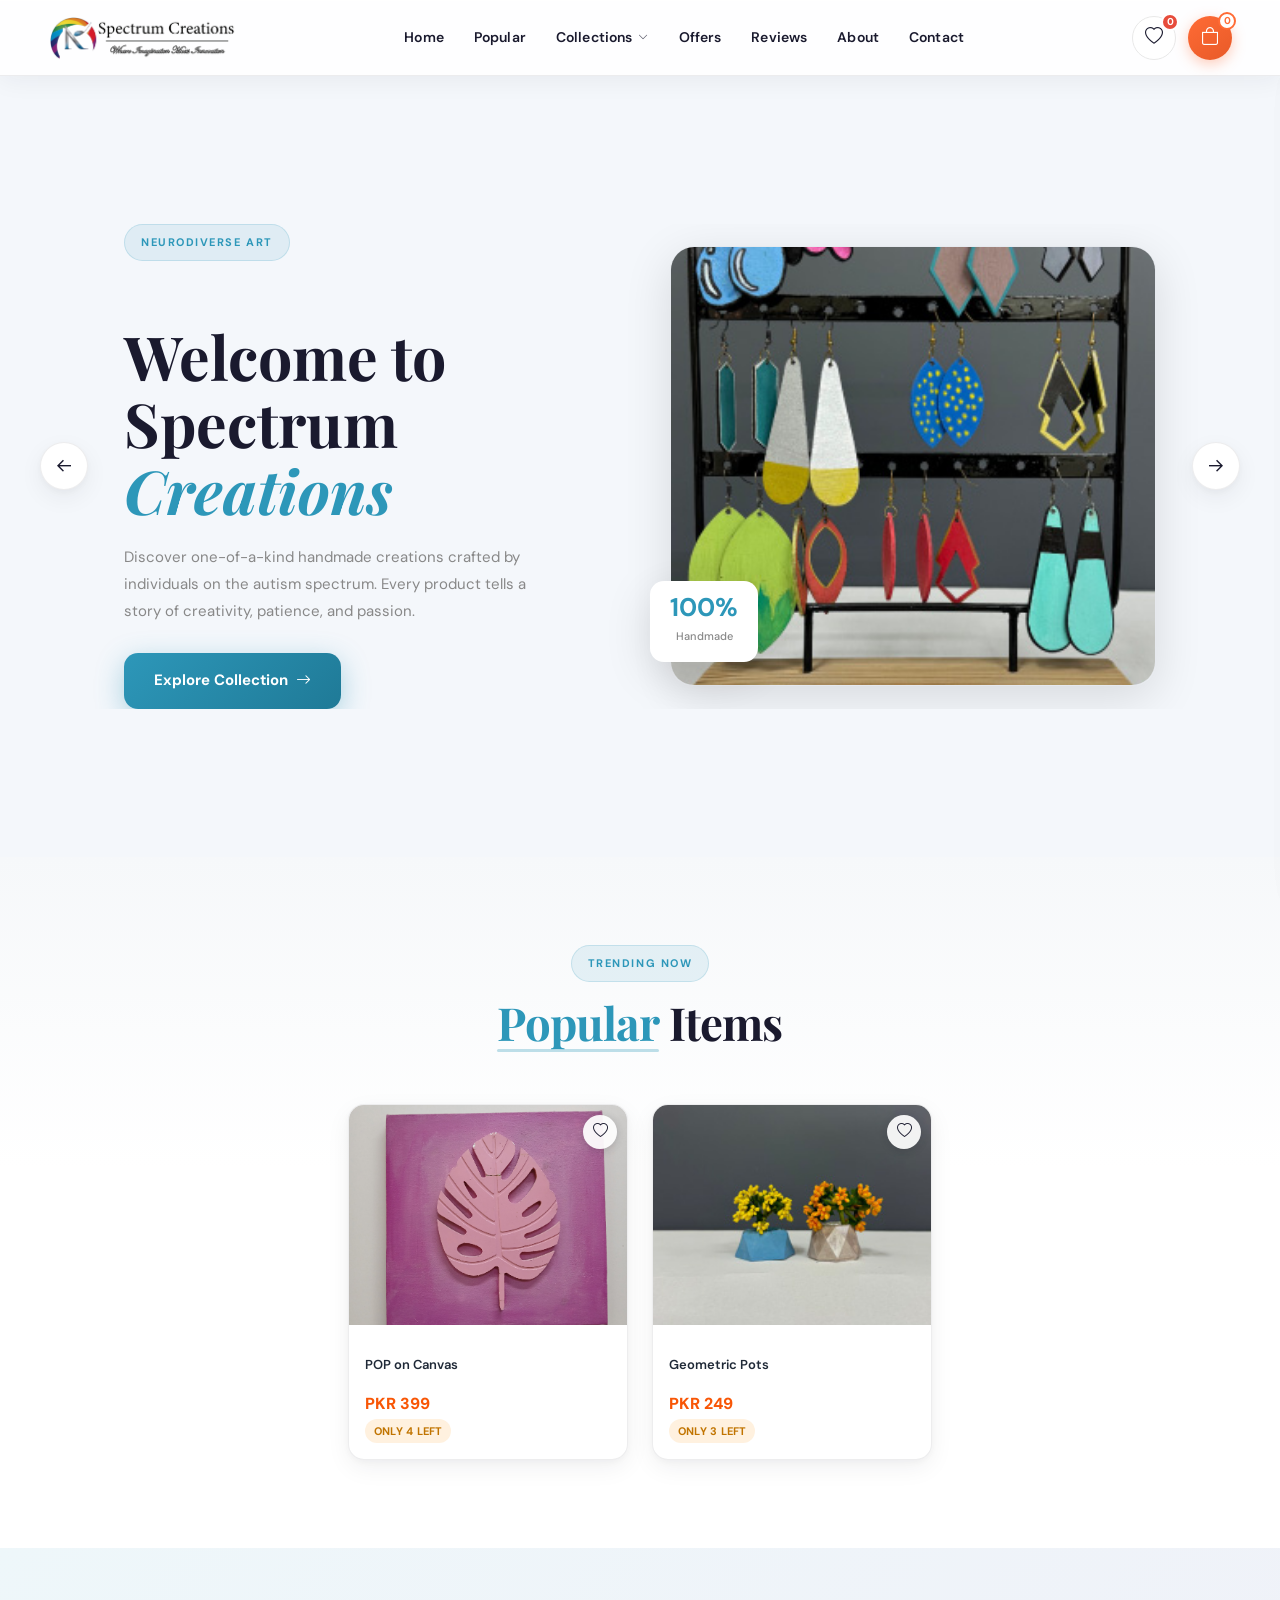
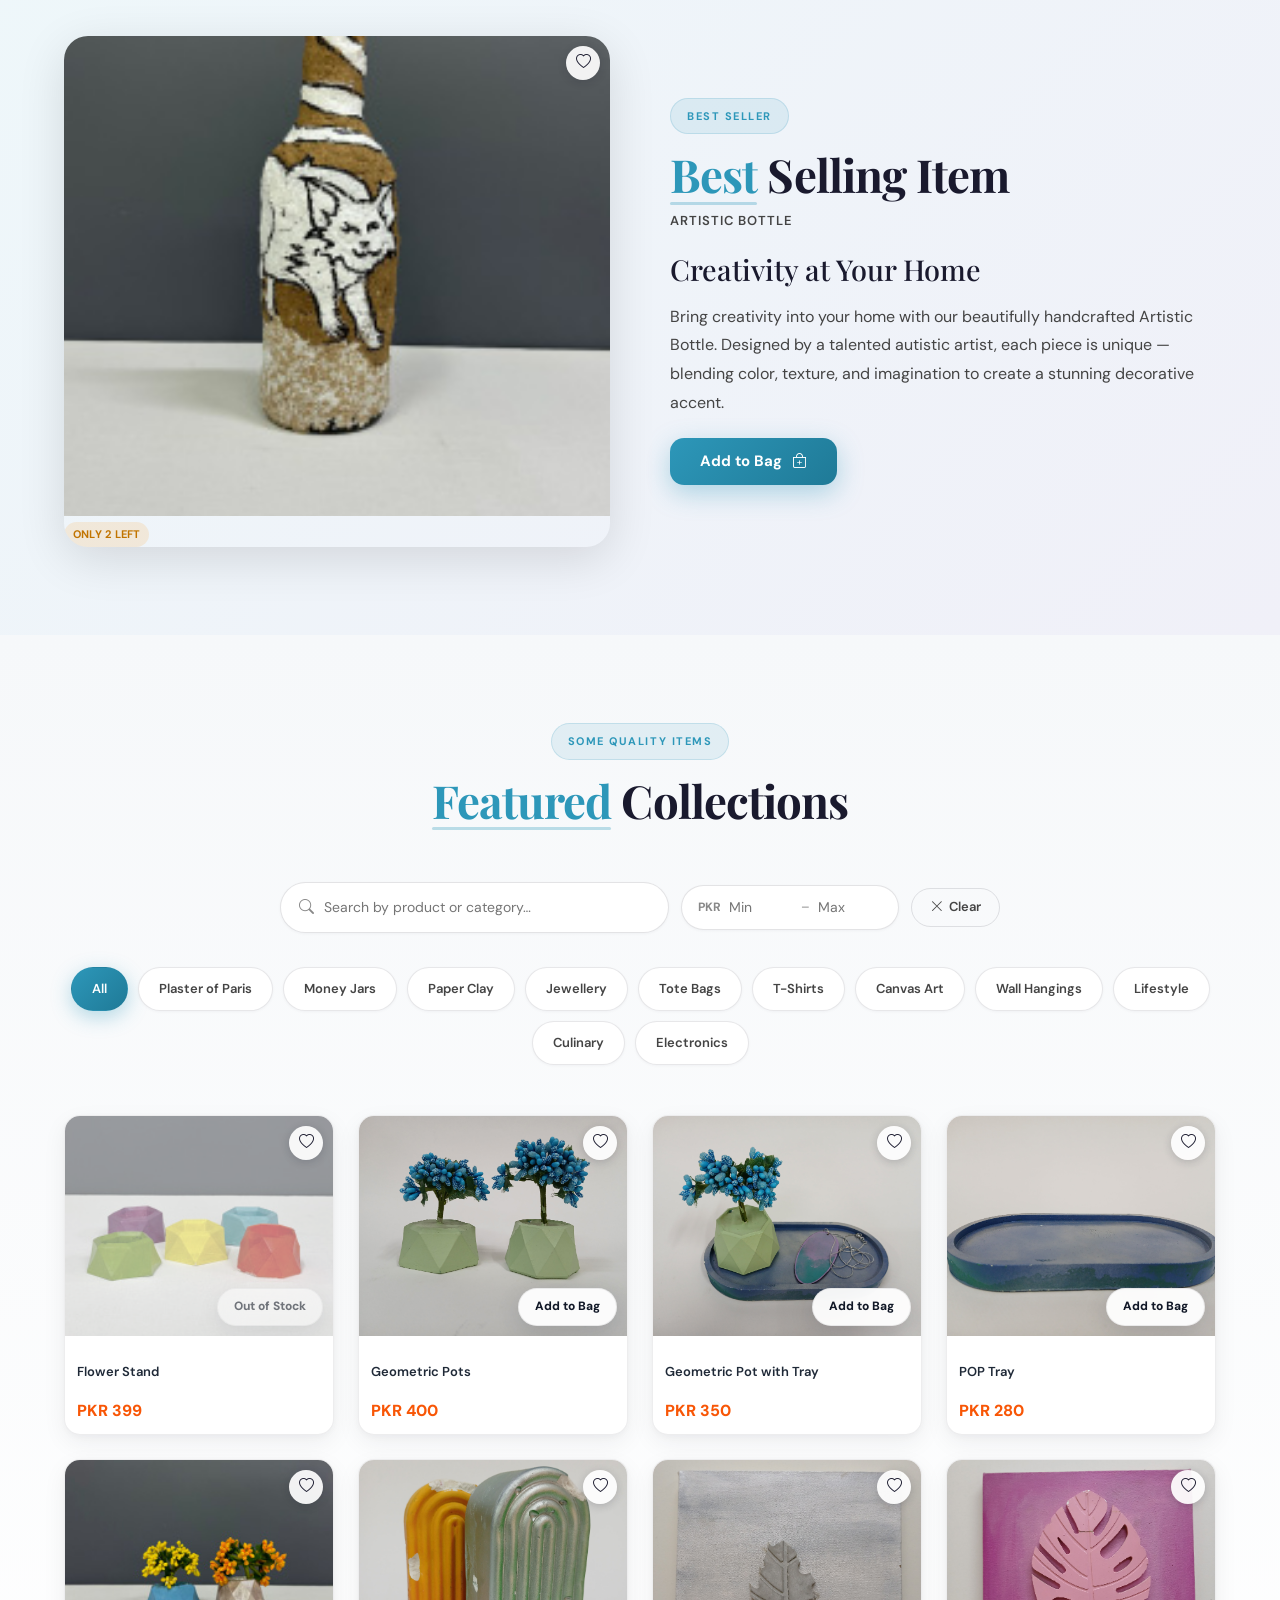
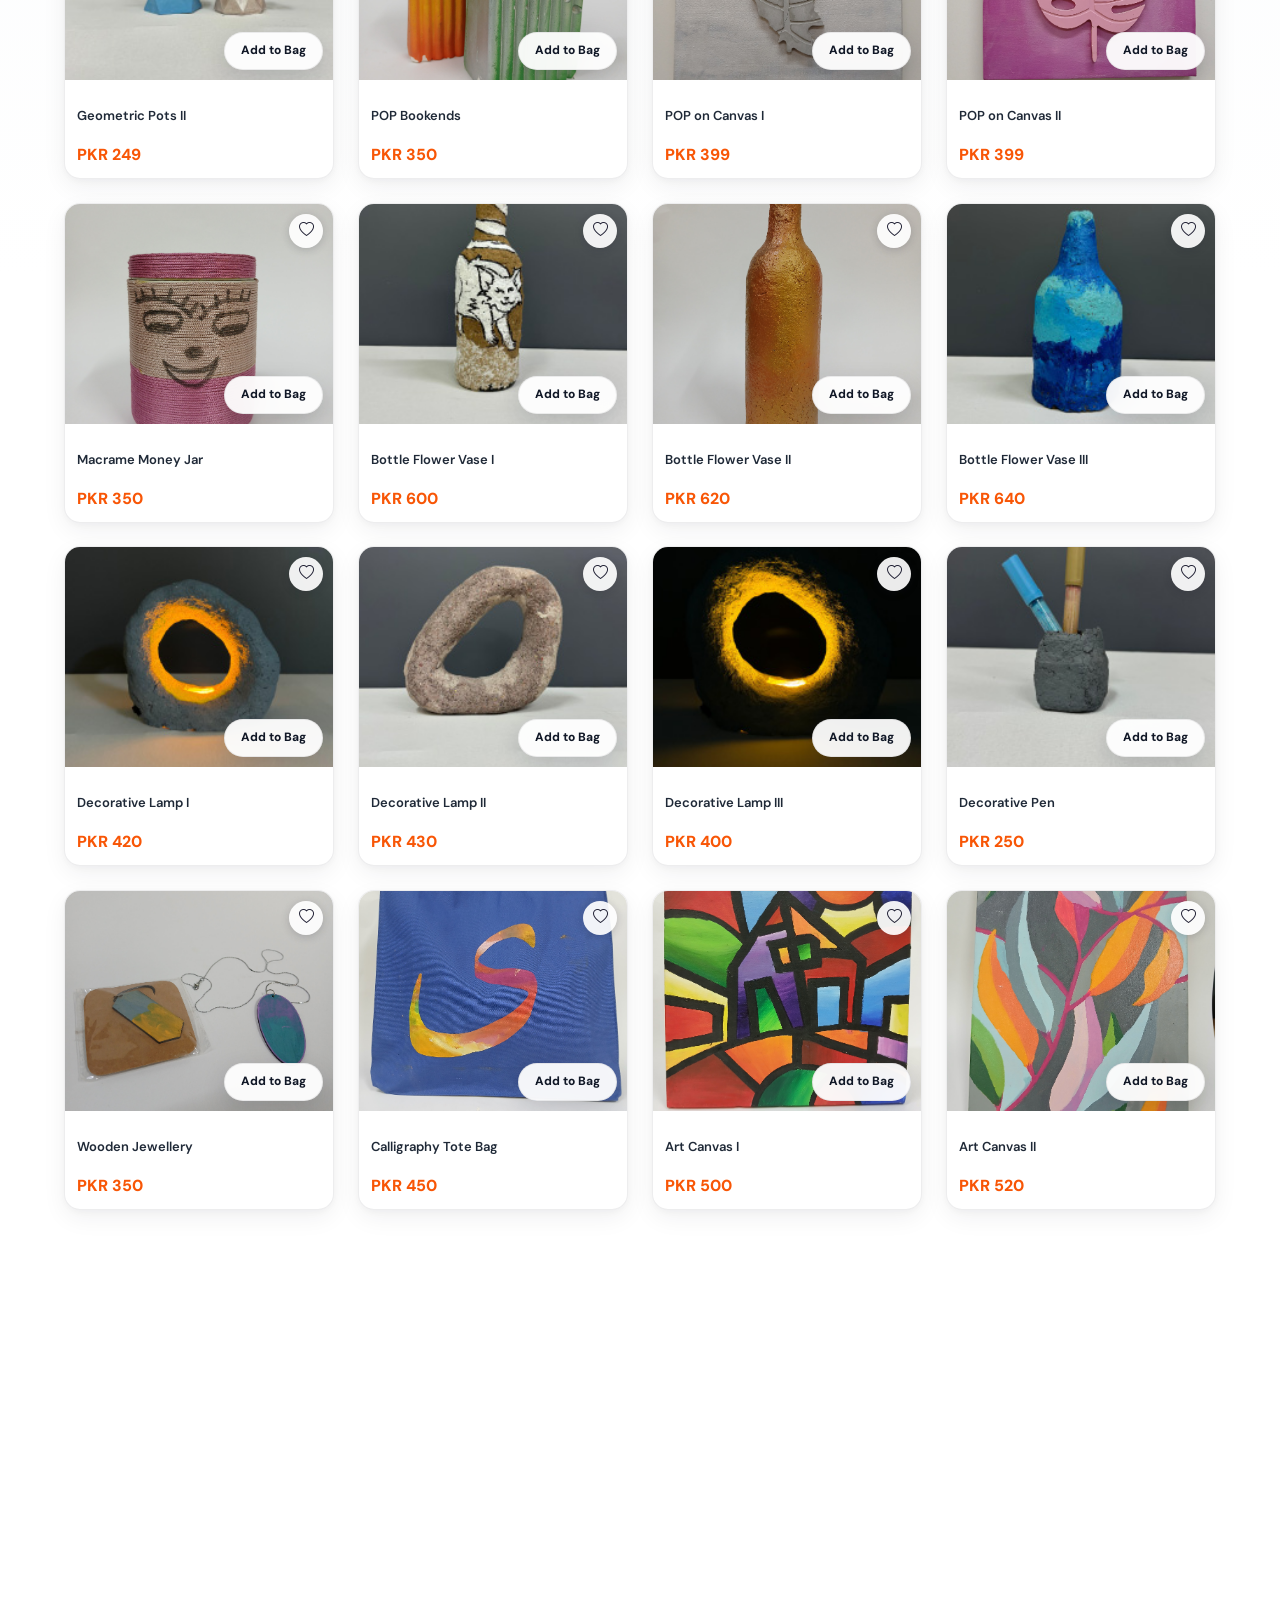
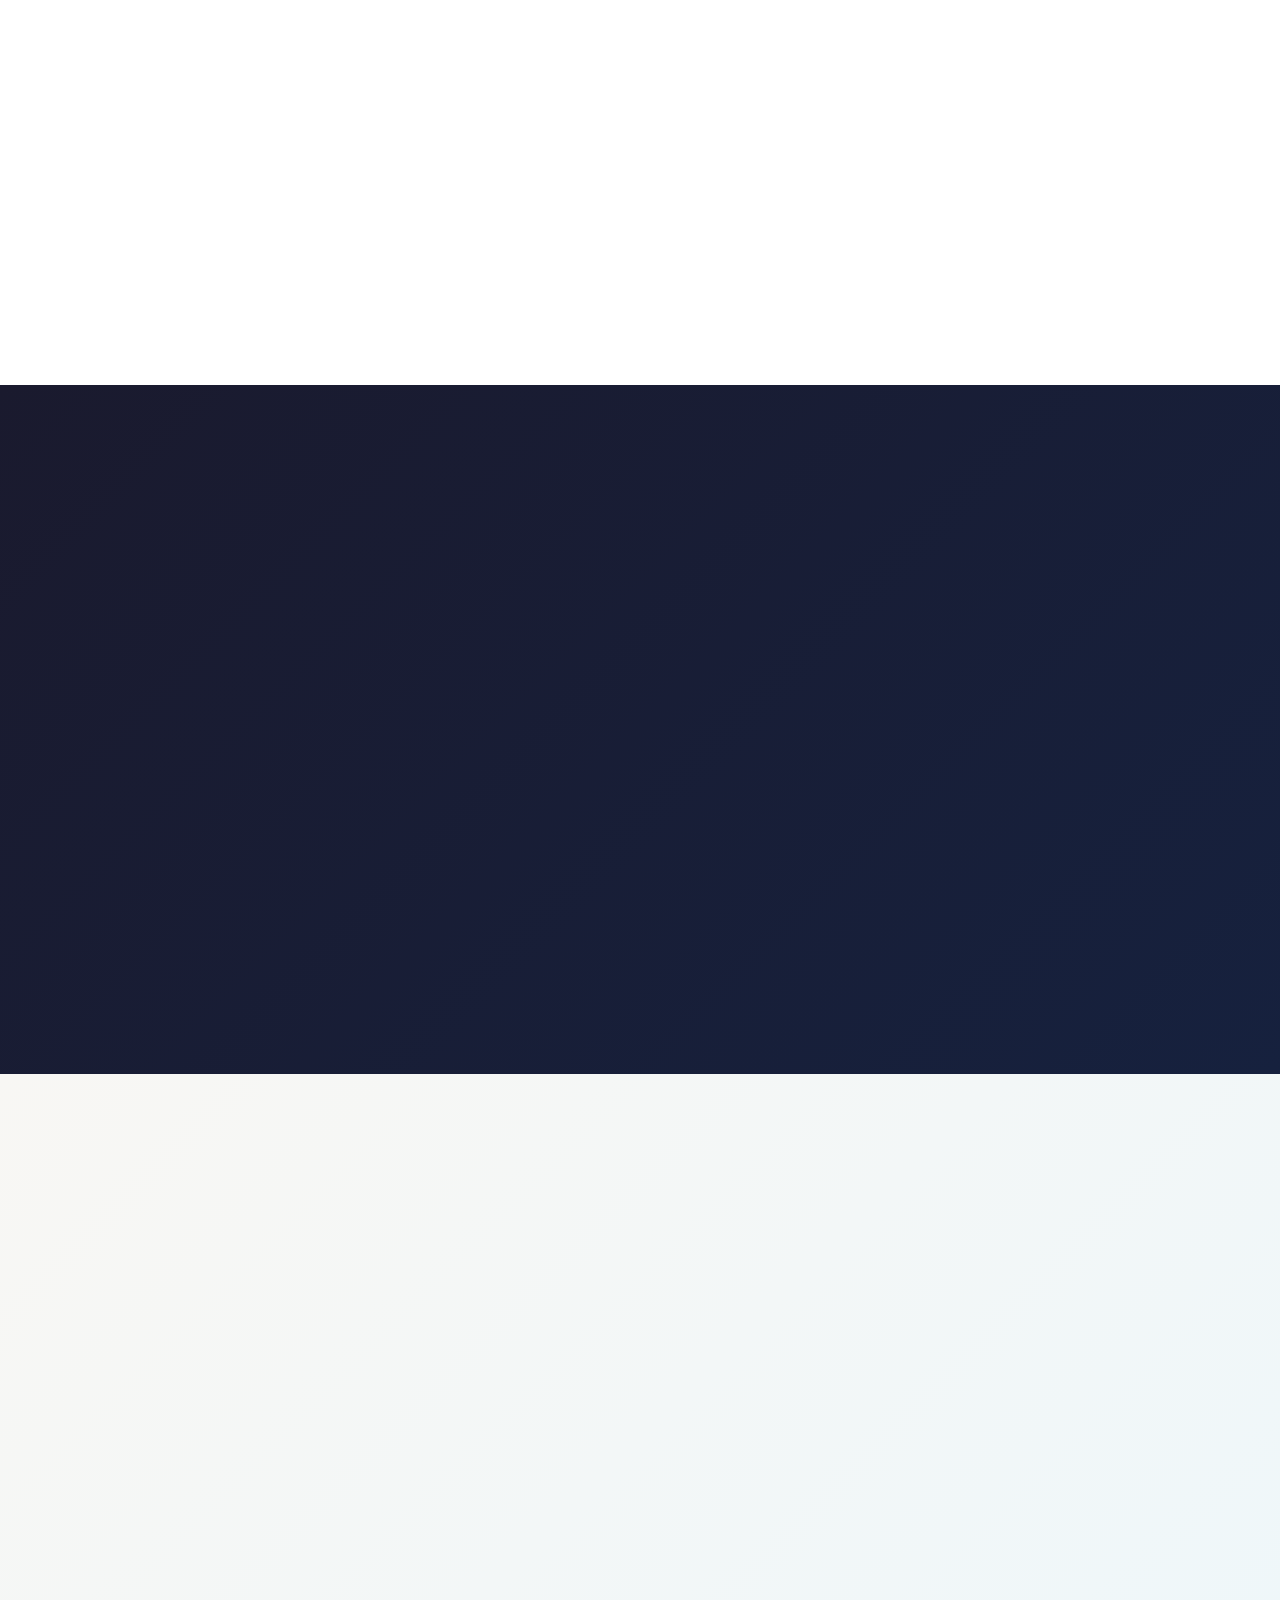
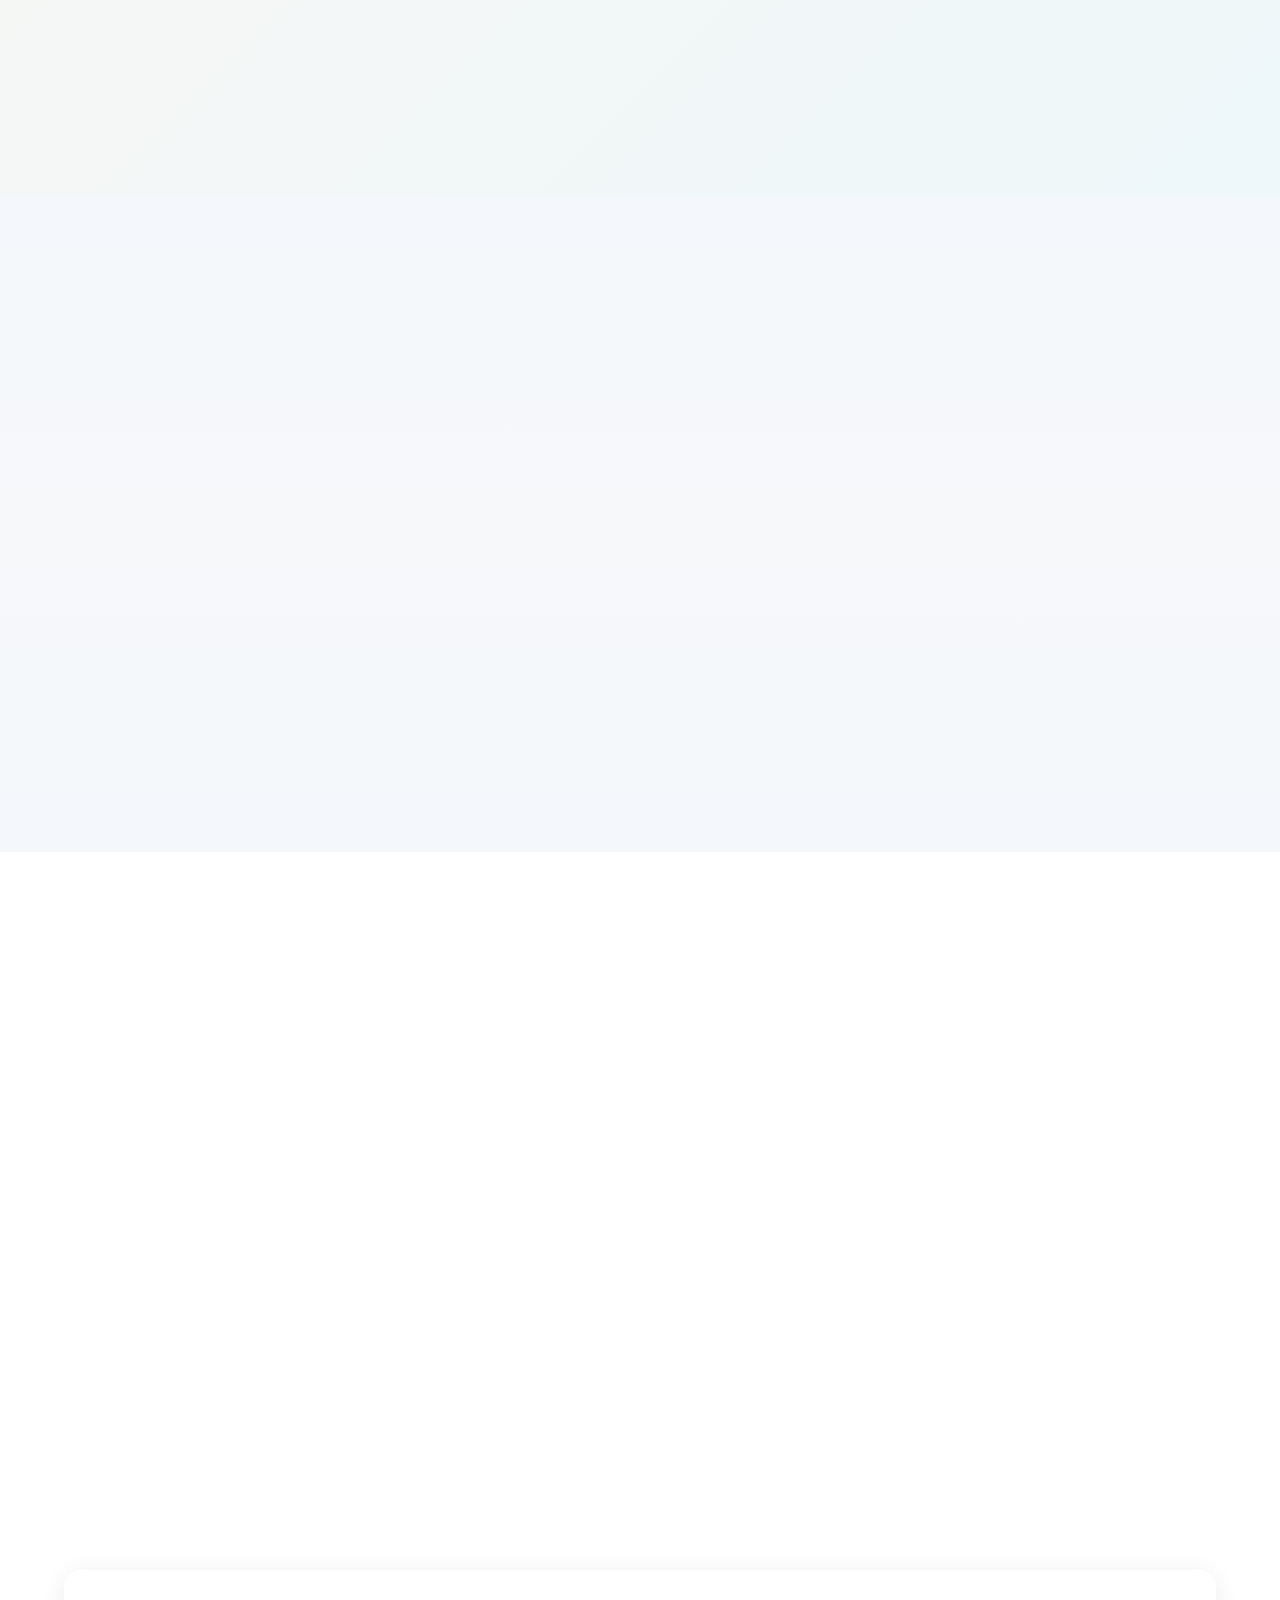
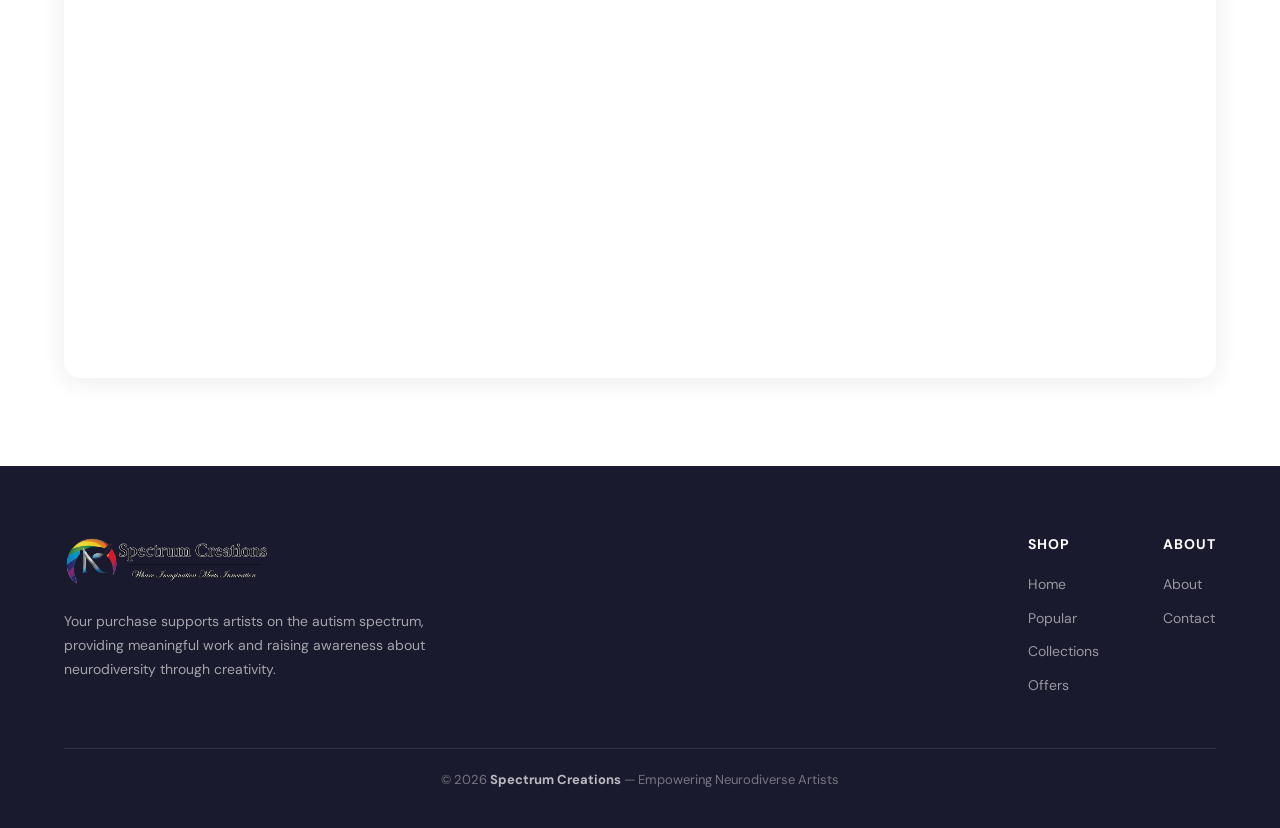
==== index.html @ df099e6d "First Push" ====
<!DOCTYPE html>
<html lang="en">

<head>
  <title>Spectrum Creations — Art by Neurodiverse Artists</title>
  <meta charset="utf-8">
  <meta http-equiv="X-UA-Compatible" content="IE=edge">
  <meta name="viewport" content="width=device-width, initial-scale=1.0">
  <meta name="format-detection" content="telephone=no">
  <meta name="apple-mobile-web-app-capable" content="yes">
  <meta name="description"
    content="Spectrum Creations — Handmade art and crafts by individuals on the autism spectrum.">

  <link
    href="https://fonts.googleapis.com/css2?family=Playfair+Display:ital,wght@0,400;0,700;1,400&family=DM+Sans:wght@300;400;500;600&display=swap"
    rel="stylesheet">
  <link href="https://cdn.jsdelivr.net/npm/bootstrap@5.3.1/dist/css/bootstrap.min.css" rel="stylesheet">
  <link rel="stylesheet" href="https://cdn.jsdelivr.net/npm/bootstrap-icons@1.11.3/font/bootstrap-icons.css">
  <link rel="stylesheet" type="text/css" href="css/normalize.css">
  <link rel="stylesheet" type="text/css" href="icomoon/icomoon.css">
  <link rel="stylesheet" type="text/css" href="css/vendor.css">
  <link rel="stylesheet" type="text/css" href="style.css">
</head>

<body>

  <!-- NAVBAR  -->
  <header id="site-header">
    <div class="nav-container">
      <a href="index.html" class="nav-logo" aria-label="Spectrum Creations — Home">
        <img src="images/main-logo.png" alt="" decoding="async">
      </a>

      <nav class="nav-menu" id="navMenu" aria-label="Main navigation">
        <ul class="nav-links">
          <li><a href="index.html">Home</a></li>
          <li><a href="#popular-Spectrum_Creationss">Popular</a></li>
          <li class="has-dropdown">
            <a href="#featured-Spectrum_Creationss">Collections <i class="bi bi-chevron-down"></i></a>
            <ul class="dropdown">
              <li><a href="#plasterOfParis">Plaster of Paris</a></li>
              <li><a href="#moneyJars">Money Jars</a></li>
              <li><a href="#paperClay">Paper Clay</a></li>
              <li><a href="#jewellery">Jewellery</a></li>
              <li><a href="#toteBags">Tote Bags</a></li>
              <li><a href="#tShirts">T-Shirts</a></li>
              <li><a href="#canvasArt">Canvas Art</a></li>
              <li><a href="#wallHangings">Wall Hangings</a></li>
              <li><a href="#lifestyleAccessories">Lifestyle Accessories</a></li>
              <li><a href="#culinary">Culinary</a></li>
              <li><a href="#electronics">Electronics</a></li>
            </ul>
          </li>
          <li><a href="#special-offer">Offers</a></li>
          <li><a href="#reviews">Reviews</a></li>
          <li><a href="#about">About</a></li>
          <li><a href="#contact">Contact</a></li>
        </ul>
      </nav>

      <div class="nav-actions">
        <button class="wishlist-btn" onclick="toggleWishlist()" aria-label="Wishlist">
          <i class="bi bi-heart"></i>
          <span class="wishlist-count" id="wishCount">0</span>
        </button>
        <button class="cart-btn" onclick="toggleCart()" aria-label="Cart">
          <i class="bi bi-bag"></i>
          <span class="cart-count" id="count">0</span>
        </button>
        <button class="hamburger" id="hamburger" aria-label="Menu">
          <span></span><span></span><span></span>
        </button>
      </div>
    </div>
  </header>

  <!-- Mobile Overlay -->
  <div class="nav-overlay" id="navOverlay"></div>

  <!--  CART DRAWER  -->
  <div class="cart-drawer" id="drawer">
    <div class="cart-drawer-header">
      <h3>Your Bag</h3>
      <button class="cart-close" onclick="toggleCart()"><i class="bi bi-x-lg"></i></button>
    </div>
    <div class="cart-items" id="items"></div>
    <div class="cart-footer">
      <div class="cart-total">Total: <strong>PKR <span id="total">0</span></strong></div>
      <button class="btn-checkout" onclick="checkout()">Checkout <i class="bi bi-arrow-right"></i></button>
    </div>
  </div>

  <!--  WISHLIST DRAWER  -->
  <div class="cart-drawer wishlist-drawer" id="wishDrawer">
    <div class="cart-drawer-header">
      <h3><i class="bi bi-heart-fill"></i> My Wishlist</h3>
      <button class="cart-close" onclick="toggleWishlist()"><i class="bi bi-x-lg"></i></button>
    </div>
    <div class="cart-items" id="wishItems"></div>
  </div>

  <!--  HERO / BILLBOARD  -->
  <section id="billboard">
    <div class="hero-container">
      <button class="slider-btn prev" aria-label="Previous"><i class="icon icon-arrow-left"></i></button>

      <div class="main-slider pattern-overlay">

        <div class="slider-item">
          <div class="hero-text">
            <span class="hero-label">Neurodiverse Art</span>
            <h1 class="hero-title">Welcome to<br>Spectrum<br><em>Creations</em></h1>
            <p>Discover one-of-a-kind handmade creations crafted by individuals on the autism spectrum. Every product
              tells a story of creativity, patience, and passion.</p>
            <a href="#featured-Spectrum_Creationss" class="btn-hero">Explore Collection <i
                class="bi bi-arrow-right"></i></a>
          </div>
          <div class="hero-image-wrap">
            <img src="images/main-banner1.jpg" alt="Spectrum Creations Art" class="hero-img banner-image">
            <div class="hero-badge">
              <span class="badge-number">100%</span>
              <span class="badge-text">Handmade</span>
            </div>
          </div>
        </div>

        <div class="slider-item">
          <div class="hero-text">
            <span class="hero-label">Our Collections</span>
            <h1 class="hero-title">Unique<br>Handmade<br><em>Treasures</em></h1>
            <p>Paintings · Jewellery · Home Decor · Tote Bags · Canvas Art — each piece crafted with love and care.</p>
            <a href="#featured-Spectrum_Creationss" class="btn-hero">Shop Now <i class="bi bi-arrow-right"></i></a>
          </div>
          <div class="hero-image-wrap">
            <img src="images/main-banner2.jpg" alt="Handmade Collections" class="hero-img banner-image">
            <div class="hero-badge">
              <span class="badge-number">50+</span>
              <span class="badge-text">Products</span>
            </div>
          </div>
        </div>

      </div>

      <button class="slider-btn next" aria-label="Next"><i class="icon icon-arrow-right"></i></button>
    </div>
  </section>

  <!--  POPULAR ITEMS  -->
  <section id="popular-Spectrum_Creationss">
    <div class="container">
      <div class="section-head">
        <span class="section-label">Trending Now</span>
        <h2 class="section-title"><span>Popular</span> Items</h2>
      </div>

      <div class="popular-grid">

        <div class="pop-card" data-id="1">
          <figure class="product-style">
            <img src="images/POP (Plaster Of Paris)/POP on Canvas (2).jpg" alt="POP on Canvas" class="product-item">
            <button class="card-add-btn" onclick="add(1)">Add to Bag</button>
          </figure>
          <figcaption>
            <h4>POP on Canvas</h4>
            <div class="item-price">PKR 399</div>
          </figcaption>
        </div>

        <div class="pop-card" data-id="2">
          <figure class="product-style">
            <img src="images/POP (Plaster Of Paris)/Geometric Pots (2).jpg" alt="Geometric Pots" class="product-item">
            <button class="card-add-btn" onclick="add(2)">Add to Bag</button>
          </figure>
          <figcaption>
            <h4>Geometric Pots</h4>
            <div class="item-price">PKR 249</div>
          </figcaption>
        </div>

      </div>
    </div>
  </section>

  <!--  BEST SELLING  -->
  <section id="best-selling">
    <div class="container">
      <div class="best-selling-grid">
        <div class="best-img-wrap" data-id="3" role="button" tabindex="0" aria-label="View product images">
          <img src="images/Paper Clay/Bottle Flower Vase (1).jpg" alt="Artistic Bottle">
        </div>
        <div class="best-content">
          <span class="section-label">Best Seller</span>
          <h2 class="section-title text-start"><span>Best</span> Selling Item</h2>
          <p class="author-tag">Artistic Bottle</p>
          <h3>Creativity at Your Home</h3>
          <p>Bring creativity into your home with our beautifully handcrafted Artistic Bottle. Designed by a talented
            autistic artist, each piece is unique — blending color, texture, and imagination to create a stunning
            decorative accent.</p>
          <button class="btn-primary-sc" onclick="add(3)">Add to Bag <i class="bi bi-bag-plus"></i></button>
        </div>
      </div>
    </div>
  </section>

  <div class="modal" id="orderModal">
    <div class="modal-box delivery-box">

      <h3>Delivery Information</h3>

      <form id="deliveryForm" novalidate onsubmit="return false;">
        <div class="delivery-grid">

          <div class="delivery-col">
            <div class="d-field">
              <label for="name">Full name</label>
              <input type="text" id="name" name="name" placeholder="Enter your first and last name"
                     minlength="3" maxlength="60" autocomplete="name" required
                     aria-describedby="err-name">
              <span class="d-error" id="err-name"></span>
            </div>

            <div class="d-field">
              <label for="mobile">Phone Number</label>
              <input type="tel" id="mobile" name="mobile" inputmode="numeric"
                     placeholder="03XXXXXXXXX" maxlength="11" autocomplete="tel" required
                     aria-describedby="err-mobile">
              <span class="d-error" id="err-mobile"></span>
            </div>

            <div class="d-field">
              <label for="addr1">Building / House No / Floor / Street</label>
              <input type="text" id="addr1" name="addr1" placeholder="Please enter"
                     minlength="3" maxlength="100" autocomplete="address-line1" required
                     aria-describedby="err-addr1">
              <span class="d-error" id="err-addr1"></span>
            </div>

            <div class="d-field">
              <label for="addr2">Colony / Suburb / Locality / Landmark</label>
              <input type="text" id="addr2" name="addr2" placeholder="Please enter"
                     maxlength="100" autocomplete="address-line2"
                     aria-describedby="err-addr2">
              <span class="d-error" id="err-addr2"></span>
            </div>
          </div>

          <div class="delivery-col">
            <div class="d-field">
              <label for="province">Province</label>
              <select id="province" name="province" onchange="onProvinceChange()" required aria-describedby="err-province">
                <option value="">Loading provinces…</option>
              </select>
              <span class="d-error" id="err-province"></span>
            </div>

            <div class="d-field">
              <label for="city">City</label>
              <select id="city" name="city" onchange="onCityChange()" disabled required aria-describedby="err-city">
                <option value="">Please choose your province first</option>
              </select>
              <span class="d-error" id="err-city"></span>
            </div>

            <div class="d-field">
              <label for="area">Area</label>
              <select id="area" name="area" onchange="onAreaSelectChange()" disabled required aria-describedby="err-area">
                <option value="">Please choose your city first</option>
              </select>
              <input type="text" id="areaManual" name="areaManual" class="d-area-manual"
                     placeholder="Type your area / locality" minlength="2" maxlength="80"
                     autocomplete="address-level4" style="display:none;">
              <span class="d-error" id="err-area"></span>
            </div>

            <div class="d-field">
              <label for="address">Address</label>
              <input type="text" id="address" name="address" placeholder="For Example: House# 123, Street# 123, ABC Road"
                     minlength="8" maxlength="200" autocomplete="street-address" required
                     aria-describedby="err-address">
              <span class="d-error" id="err-address"></span>
            </div>

            <div class="d-field d-tag-field">
              <p class="d-tag-title">Select a label for effective delivery:</p>
              <div class="d-tag-group">
                <button type="button" class="d-tag" data-tag="office" onclick="selectAddressTag('office')">
                  <i class="bi bi-building"></i> OFFICE
                </button>
                <button type="button" class="d-tag" data-tag="home" onclick="selectAddressTag('home')">
                  <i class="bi bi-house-door-fill"></i> HOME
                </button>
              </div>
              <span class="d-error" id="err-tag"></span>
            </div>
          </div>

        </div>

        <div class="d-field d-payment-field">
          <p class="d-tag-title">Payment method:</p>
          <div class="d-payment-group">
            <button type="button" class="d-payment-option active" data-method="cod" onclick="selectPaymentMethod('cod')">
              <i class="bi bi-cash-coin"></i>
              <span class="d-payment-option-label">Cash on Delivery (COD)</span>
              <span class="d-payment-option-sub">Pay in cash when your order arrives</span>
              <i class="bi bi-check-circle-fill d-payment-check"></i>
            </button>
          </div>
          <span class="d-error" id="err-payment"></span>
        </div>

        <div class="delivery-actions">
          <button type="submit" class="d-save-btn" id="deliverySaveBtn" onclick="placeOrder()">SAVE &amp; PLACE ORDER</button>
          <button type="button" class="d-cancel-btn" onclick="closeModal()">Cancel</button>
        </div>
      </form>

    </div>
  </div>

  <!-- PRODUCT QUICK VIEW (multi-image gallery) -->
  <div class="modal product-modal" id="productModal" aria-hidden="true">
    <div class="product-modal-box" role="dialog" aria-modal="true" aria-labelledby="pmTitle">
      <button class="pm-close" type="button" onclick="closeProductModal()" aria-label="Close">
        <i class="bi bi-x-lg"></i>
      </button>

      <div class="pm-grid">
        <div class="pm-gallery">
          <div class="pm-main" id="pmMainWrap" role="button" tabindex="0"
            aria-label="Main product photo. Activate to show additional views.">
            <img id="pmMainImg" src="" alt="" />
          </div>
          <p class="pm-gallery-hint" id="pmGalleryHint">Click the image to show more views</p>
          <div class="pm-extra-thumbs pm-extra-thumbs-hidden" id="pmExtraThumbs"
            aria-label="Additional product images"></div>
        </div>

        <div class="pm-info">
          <span class="pm-badge">Handmade • Unique</span>
          <h3 id="pmTitle">Product</h3>
          <p id="pmDesc" class="pm-desc">Handmade with love by neurodiverse creators.</p>
          <div class="pm-price" id="pmPrice"></div>
          <div class="stock-badge" id="pmStock"></div>

          <div class="pm-actions">
            <button class="pm-add" id="pmAddBtn" type="button">
              Add to Bag <i class="bi bi-bag-plus"></i>
            </button>
            <button class="pm-wish" id="pmWishBtn" type="button" aria-label="Add to wishlist">
              <i class="bi bi-heart"></i>
            </button>
            <button class="pm-secondary" type="button" onclick="closeProductModal()">Continue Shopping</button>
          </div>
        </div>
      </div>
    </div>
  </div>

  <!--  FEATURED COLLECTIONS  -->
  <section id="featured-Spectrum_Creationss">
    <div class="container">
      <div class="section-head">
        <span class="section-label">Some quality items</span>
        <h2 class="section-title"><span>Featured</span> Collections</h2>
      </div>

      <div class="fc-search-bar" role="search">
        <div class="fc-search-field">
          <i class="bi bi-search"></i>
          <input type="text" id="fcSearchInput" placeholder="Search by product or category…"
                 aria-label="Search products or categories">
        </div>
        <div class="fc-price-field">
          <span class="fc-price-label">PKR</span>
          <input type="number" id="fcPriceMin" placeholder="Min" min="0" inputmode="numeric"
                 aria-label="Minimum price">
          <span class="fc-price-sep">–</span>
          <input type="number" id="fcPriceMax" placeholder="Max" min="0" inputmode="numeric"
                 aria-label="Maximum price">
        </div>
        <button type="button" class="fc-search-clear" id="fcSearchClear">
          <i class="bi bi-x-lg"></i> Clear
        </button>
      </div>
      <p class="fc-search-empty" id="fcSearchEmpty">No products match your search.</p>

      <ul class="tabs">
        <li data-tab-target="#allCollections" class="active tab">All</li>
        <li data-tab-target="#plasterOfParis" class="tab">Plaster of Paris</li>
        <li data-tab-target="#moneyJars" class="tab">Money Jars</li>
        <li data-tab-target="#paperClay" class="tab">Paper Clay</li>
        <li data-tab-target="#jewellery" class="tab">Jewellery</li>
        <li data-tab-target="#toteBags" class="tab">Tote Bags</li>
        <li data-tab-target="#tShirts" class="tab">T-Shirts</li>
        <li data-tab-target="#canvasArt" class="tab">Canvas Art</li>
        <li data-tab-target="#wallHangings" class="tab">Wall Hangings</li>
        <li data-tab-target="#lifestyleAccessories" class="tab">Lifestyle</li>
        <li data-tab-target="#culinary" class="tab">Culinary</li>
        <li data-tab-target="#electronics" class="tab">Electronics</li>
      </ul>

      <div class="tab-content">

        <!-- All Collections -->
        <div id="allCollections" data-tab-content class="active">
          <div class="products-grid">

            <div class="product-card" data-category="Plaster of Paris" data-id="2264135953">
              <figure class="product-style">
                <img src="images/POP (Plaster Of Paris)/Flower Stand.jpg" alt="Flower Stand" class="product-item">
                <button class="card-add-btn" onclick="add(1)">Add to Bag</button>
              </figure>
              <figcaption>
                <h4>Flower Stand</h4>
                <span>Handmade with love by neurodiverse creators.</span>
                <div class="item-price">PKR 399</div>
              </figcaption>
            </div>

            <div class="product-card" data-category="Plaster of Paris" data-id="3121388019">
              <figure class="product-style">
                <img src="images/POP (Plaster Of Paris)/Geometric Pots (1).jpg" alt="Geometric Pots"
                  class="product-item">
                <button class="card-add-btn" onclick="add(1)">Add to Bag</button>
              </figure>
              <figcaption>
                <h4>Geometric Pots</h4>
                <span>Handmade with love by neurodiverse creators.</span>
                <div class="item-price">PKR 400</div>
              </figcaption>
            </div>

            <div class="product-card" data-category="Plaster of Paris" data-id="3340541469">
              <figure class="product-style">
                <img src="images/POP (Plaster Of Paris)/Geometric Pot with Tray.jpg" alt="Geometric Pot with Tray"
                  class="product-item">
                <button class="card-add-btn" onclick="add(1)">Add to Bag</button>
              </figure>
              <figcaption>
                <h4>Geometric Pot with Tray</h4>
                <span>Handmade with love by neurodiverse creators.</span>
                <div class="item-price">PKR 350</div>
              </figcaption>
            </div>

            <div class="product-card" data-category="Plaster of Paris" data-id="3145776821">
              <figure class="product-style">
                <img src="images/POP (Plaster Of Paris)/Plaster of Paris Tray.jpg" alt="POP Tray" class="product-item">
                <button class="card-add-btn" onclick="add(1)">Add to Bag</button>
              </figure>
              <figcaption>
                <h4>POP Tray</h4>
                <span>Handmade with love by neurodiverse creators.</span>
                <div class="item-price">PKR 280</div>
              </figcaption>
            </div>

            <div class="product-card" data-category="Plaster of Paris" data-id="2267427224">
              <figure class="product-style">
                <img src="images/POP (Plaster Of Paris)/Geometric Pots (2).jpg" alt="Geometric Pots 2"
                  class="product-item">
                <button class="card-add-btn" onclick="add(1)">Add to Bag</button>
              </figure>
              <figcaption>
                <h4>Geometric Pots II</h4>
                <span>Handmade with love by neurodiverse creators.</span>
                <div class="item-price">PKR 249</div>
              </figcaption>
            </div>

            <div class="product-card" data-category="Plaster of Paris" data-id="2184463611">
              <figure class="product-style">
                <img src="images/POP (Plaster Of Paris)/POP Bookends.jpg" alt="POP Bookends" class="product-item">
                <button class="card-add-btn" onclick="add(1)">Add to Bag</button>
              </figure>
              <figcaption>
                <h4>POP Bookends</h4>
                <span>Handmade with love by neurodiverse creators.</span>
                <div class="item-price">PKR 350</div>
              </figcaption>
            </div>

            <div class="product-card" data-category="Plaster of Paris" data-id="3034836700">
              <figure class="product-style">
                <img src="images/POP (Plaster Of Paris)/POP on Canvas (1).jpg" alt="POP Canvas 1" class="product-item">
                <button class="card-add-btn" onclick="add(1)">Add to Bag</button>
              </figure>
              <figcaption>
                <h4>POP on Canvas I</h4>
                <span>Handmade with love by neurodiverse creators.</span>
                <div class="item-price">PKR 399</div>
              </figcaption>
            </div>

            <div class="product-card" data-category="Plaster of Paris" data-id="2812726886">
              <figure class="product-style">
                <img src="images/POP (Plaster Of Paris)/POP on Canvas (2).jpg" alt="POP Canvas 2" class="product-item">
                <button class="card-add-btn" onclick="add(1)">Add to Bag</button>
              </figure>
              <figcaption>
                <h4>POP on Canvas II</h4>
                <span>Handmade with love by neurodiverse creators.</span>
                <div class="item-price">PKR 399</div>
              </figcaption>
            </div>

            <div class="product-card" data-category="Money Jars" data-id="690986267">
              <figure class="product-style">
                <img src="images/Money Jar/Macrame Thread Money Jar.jpg" alt="Money Jar" class="product-item">
                <button class="card-add-btn" onclick="add(1)">Add to Bag</button>
              </figure>
              <figcaption>
                <h4>Macrame Money Jar</h4>
                <span>Handmade with love by neurodiverse creators.</span>
                <div class="item-price">PKR 350</div>
              </figcaption>
            </div>

            <div class="product-card" data-category="Paper Clay" data-id="2207399754">
              <figure class="product-style">
                <img src="images/Paper Clay/Bottle Flower Vase (1).jpg" alt="Bottle Vase" class="product-item">
                <button class="card-add-btn" onclick="add(1)">Add to Bag</button>
              </figure>
              <figcaption>
                <h4>Bottle Flower Vase I</h4>
                <span>Handmade with love by neurodiverse creators.</span>
                <div class="item-price">PKR 600</div>
              </figcaption>
            </div>

            <div class="product-card" data-category="Paper Clay" data-id="67241150">
              <figure class="product-style">
                <img src="images/Paper Clay/Bottle Flower Vase (2).jpg" alt="Bottle Vase 2" class="product-item">
                <button class="card-add-btn" onclick="add(1)">Add to Bag</button>
              </figure>
              <figcaption>
                <h4>Bottle Flower Vase II</h4>
                <span>Handmade with love by neurodiverse creators.</span>
                <div class="item-price">PKR 620</div>
              </figcaption>
            </div>

            <div class="product-card" data-category="Paper Clay" data-id="4068036378">
              <figure class="product-style">
                <img src="images/Paper Clay/Bottle Flower Vase (3).jpg" alt="Bottle Vase 3" class="product-item">
                <button class="card-add-btn" onclick="add(1)">Add to Bag</button>
              </figure>
              <figcaption>
                <h4>Bottle Flower Vase III</h4>
                <span>Handmade with love by neurodiverse creators.</span>
                <div class="item-price">PKR 640</div>
              </figcaption>
            </div>

            <div class="product-card" data-category="Paper Clay" data-id="1822927444">
              <figure class="product-style">
                <img src="images/Paper Clay/Decorative Lamp (1).jpg" alt="Decorative Lamp" class="product-item">
                <button class="card-add-btn" onclick="add(1)">Add to Bag</button>
              </figure>
              <figcaption>
                <h4>Decorative Lamp I</h4>
                <span>Handmade with love by neurodiverse creators.</span>
                <div class="item-price">PKR 420</div>
              </figcaption>
            </div>

            <div class="product-card" data-category="Paper Clay" data-id="3416674006">
              <figure class="product-style">
                <img src="images/Paper Clay/Decorative Lamp (2).jpg" alt="Decorative Lamp 2" class="product-item">
                <button class="card-add-btn" onclick="add(1)">Add to Bag</button>
              </figure>
              <figcaption>
                <h4>Decorative Lamp II</h4>
                <span>Handmade with love by neurodiverse creators.</span>
                <div class="item-price">PKR 430</div>
              </figcaption>
            </div>

            <div class="product-card" data-category="Paper Clay" data-id="1939913336">
              <figure class="product-style">
                <img src="images/Paper Clay/Decorative Lamp (3).jpg" alt="Decorative Lamp 3" class="product-item">
                <button class="card-add-btn" onclick="add(1)">Add to Bag</button>
              </figure>
              <figcaption>
                <h4>Decorative Lamp III</h4>
                <span>Handmade with love by neurodiverse creators.</span>
                <div class="item-price">PKR 400</div>
              </figcaption>
            </div>

            <div class="product-card" data-category="Paper Clay" data-id="1614744005">
              <figure class="product-style">
                <img src="images/Paper Clay/Decorative Pen.jpg" alt="Decorative Pen" class="product-item">
                <button class="card-add-btn" onclick="add(1)">Add to Bag</button>
              </figure>
              <figcaption>
                <h4>Decorative Pen</h4>
                <span>Handmade with love by neurodiverse creators.</span>
                <div class="item-price">PKR 250</div>
              </figcaption>
            </div>

            <div class="product-card" data-category="Jewellery" data-id="4034284375">
              <figure class="product-style">
                <img src="images/Jewellery/Wooden Jewellery.jpg" alt="Wooden Jewellery" class="product-item">
                <button class="card-add-btn" onclick="add(1)">Add to Bag</button>
              </figure>
              <figcaption>
                <h4>Wooden Jewellery</h4>
                <span>Handmade with love by neurodiverse creators.</span>
                <div class="item-price">PKR 350</div>
              </figcaption>
            </div>

            <div class="product-card" data-category="Tote Bags" data-id="1585908517">
              <figure class="product-style">
                <img src="images/Tote Bags/Calligraphy Tote Bag.jpg" alt="Tote Bag" class="product-item">
                <button class="card-add-btn" onclick="add(1)">Add to Bag</button>
              </figure>
              <figcaption>
                <h4>Calligraphy Tote Bag</h4>
                <span>Handmade with love by neurodiverse creators.</span>
                <div class="item-price">PKR 450</div>
              </figcaption>
            </div>

            <div class="product-card" data-category="Canvas Art" data-id="370165409">
              <figure class="product-style">
                <img src="images/Canvas Arts/Art Canvas (1).jpg" alt="Canvas Art" class="product-item">
                <button class="card-add-btn" onclick="add(1)">Add to Bag</button>
              </figure>
              <figcaption>
                <h4>Art Canvas I</h4>
                <span>Handmade with love by neurodiverse creators.</span>
                <div class="item-price">PKR 500</div>
              </figcaption>
            </div>

            <div class="product-card" data-category="Canvas Art" data-id="4173755019">
              <figure class="product-style">
                <img src="images/Canvas Arts/Art Canvas (2).jpg" alt="Canvas Art 2" class="product-item">
                <button class="card-add-btn" onclick="add(1)">Add to Bag</button>
              </figure>
              <figcaption>
                <h4>Art Canvas II</h4>
                <span>Handmade with love by neurodiverse creators.</span>
                <div class="item-price">PKR 520</div>
              </figcaption>
            </div>

            <div class="product-card" data-category="Canvas Art" data-id="2193744728">
              <figure class="product-style">
                <img src="images/Canvas Arts/Embroided Canvas (1).jpg" alt="Embroidered Canvas" class="product-item">
                <button class="card-add-btn" onclick="add(1)">Add to Bag</button>
              </figure>
              <figcaption>
                <h4>Embroidered Canvas I</h4>
                <span>Handmade with love by neurodiverse creators.</span>
                <div class="item-price">PKR 480</div>
              </figcaption>
            </div>

            <div class="product-card" data-category="Canvas Art" data-id="337384524">
              <figure class="product-style">
                <img src="images/Canvas Arts/Embroided Canvas (2).jpg" alt="Embroidered Canvas 2" class="product-item">
                <button class="card-add-btn" onclick="add(1)">Add to Bag</button>
              </figure>
              <figcaption>
                <h4>Embroidered Canvas II</h4>
                <span>Handmade with love by neurodiverse creators.</span>
                <div class="item-price">PKR 490</div>
              </figcaption>
            </div>

            <div class="product-card" data-category="Wall Hangings" data-id="1537409183">
              <figure class="product-style">
                <img src="images/Wall Hangings/Air-Clay Wall Hanging.jpg" alt="Wall Hanging" class="product-item">
                <button class="card-add-btn" onclick="add(1)">Add to Bag</button>
              </figure>
              <figcaption>
                <h4>Air-Clay Wall Hanging</h4>
                <span>Handmade with love by neurodiverse creators.</span>
                <div class="item-price">PKR 300</div>
              </figcaption>
            </div>

            <div class="product-card" data-category="Lifestyle Accessories" data-id="1548448044">
              <figure class="product-style">
                <img src="images/Lifestyle Accessories/Mug (1).jpg" alt="Mug" class="product-item">
                <button class="card-add-btn" onclick="add(1)">Add to Bag</button>
              </figure>
              <figcaption>
                <h4>Printed Mug I</h4>
                <span>Handmade with love by neurodiverse creators.</span>
                <div class="item-price">PKR 350</div>
              </figcaption>
            </div>

            <div class="product-card" data-category="Lifestyle Accessories" data-id="3536935638">
              <figure class="product-style">
                <img src="images/Lifestyle Accessories/Mug (2).jpg" alt="Mug 2" class="product-item">
                <button class="card-add-btn" onclick="add(1)">Add to Bag</button>
              </figure>
              <figcaption>
                <h4>Printed Mug II</h4>
                <span>Handmade with love by neurodiverse creators.</span>
                <div class="item-price">PKR 380</div>
              </figcaption>
            </div>

            <div class="product-card" data-category="Lifestyle Accessories" data-id="2749733593">
              <figure class="product-style">
                <img src="images/Lifestyle Accessories/Mug (3).jpg" alt="Mug 3" class="product-item">
                <button class="card-add-btn" onclick="add(1)">Add to Bag</button>
              </figure>
              <figcaption>
                <h4>Printed Mug III</h4>
                <span>Handmade with love by neurodiverse creators.</span>
                <div class="item-price">PKR 799</div>
              </figcaption>
            </div>

            <div class="product-card" data-category="Lifestyle Accessories" data-id="1547236079">
              <figure class="product-style">
                <img src="images/Lifestyle Accessories/Sleepers.jpg" alt="Sleepers" class="product-item">
                <button class="card-add-btn" onclick="add(1)">Add to Bag</button>
              </figure>
              <figcaption>
                <h4>Sleepers</h4>
                <span>Handmade with love by neurodiverse creators.</span>
                <div class="item-price">PKR 600</div>
              </figcaption>
            </div>

          </div>
        </div>

        <!-- Plaster of Paris -->
        <div id="plasterOfParis" data-tab-content>
          <div class="products-grid">
            <div class="product-card" data-id="2264135953">
              <figure class="product-style"><img src="images/POP (Plaster Of Paris)/Flower Stand.jpg" alt="Flower Stand"
                  class="product-item"><button class="card-add-btn" onclick="add(1)">Add to Bag</button></figure>
              <figcaption>
                <h4>Flower Stand</h4><span>Unique POP art.</span>
                <div class="item-price">PKR 399</div>
              </figcaption>
            </div>
            <div class="product-card" data-id="3121388019">
              <figure class="product-style"><img src="images/POP (Plaster Of Paris)/Geometric Pots (1).jpg"
                  alt="Geometric Pots" class="product-item"><button class="card-add-btn" onclick="add(1)">Add to
                  Bag</button></figure>
              <figcaption>
                <h4>Geometric Pots</h4><span>Unique POP art.</span>
                <div class="item-price">PKR 400</div>
              </figcaption>
            </div>
            <div class="product-card" data-id="3340541469">
              <figure class="product-style"><img src="images/POP (Plaster Of Paris)/Geometric Pot with Tray.jpg"
                  alt="Pot with Tray" class="product-item"><button class="card-add-btn" onclick="add(1)">Add to
                  Bag</button></figure>
              <figcaption>
                <h4>Geometric Pot with Tray</h4><span>Unique POP art.</span>
                <div class="item-price">PKR 350</div>
              </figcaption>
            </div>
            <div class="product-card" data-id="3145776821">
              <figure class="product-style"><img src="images/POP (Plaster Of Paris)/Plaster of Paris Tray.jpg"
                  alt="POP Tray" class="product-item"><button class="card-add-btn" onclick="add(1)">Add to Bag</button>
              </figure>
              <figcaption>
                <h4>POP Tray</h4><span>Unique POP art.</span>
                <div class="item-price">PKR 280</div>
              </figcaption>
            </div>
            <div class="product-card" data-id="2267427224">
              <figure class="product-style"><img src="images/POP (Plaster Of Paris)/Geometric Pots (2).jpg"
                  alt="Geometric Pots 2" class="product-item"><button class="card-add-btn" onclick="add(1)">Add to
                  Bag</button></figure>
              <figcaption>
                <h4>Geometric Pots II</h4><span>Unique POP art.</span>
                <div class="item-price">PKR 249</div>
              </figcaption>
            </div>
            <div class="product-card" data-id="2184463611">
              <figure class="product-style"><img src="images/POP (Plaster Of Paris)/POP Bookends.jpg" alt="POP Bookends"
                  class="product-item"><button class="card-add-btn" onclick="add(1)">Add to Bag</button></figure>
              <figcaption>
                <h4>POP Bookends</h4><span>Unique POP art.</span>
                <div class="item-price">PKR 350</div>
              </figcaption>
            </div>
            <div class="product-card" data-id="3034836700">
              <figure class="product-style"><img src="images/POP (Plaster Of Paris)/POP on Canvas (1).jpg"
                  alt="POP Canvas 1" class="product-item"><button class="card-add-btn" onclick="add(1)">Add to
                  Bag</button></figure>
              <figcaption>
                <h4>POP on Canvas I</h4><span>Unique POP art.</span>
                <div class="item-price">PKR 399</div>
              </figcaption>
            </div>
            <div class="product-card" data-id="2812726886">
              <figure class="product-style"><img src="images/POP (Plaster Of Paris)/POP on Canvas (2).jpg"
                  alt="POP Canvas 2" class="product-item"><button class="card-add-btn" onclick="add(1)">Add to
                  Bag</button></figure>
              <figcaption>
                <h4>POP on Canvas II</h4><span>Unique POP art.</span>
                <div class="item-price">PKR 399</div>
              </figcaption>
            </div>
          </div>
        </div>

        <!-- Money Jars -->
        <div id="moneyJars" data-tab-content>
          <div class="products-grid">
            <div class="product-card" data-id="690986267">
              <figure class="product-style"><img src="images/Money Jar/Macrame Thread Money Jar.jpg" alt="Money Jar"
                  class="product-item"><button class="card-add-btn" onclick="add(1)">Add to Bag</button></figure>
              <figcaption>
                <h4>Macrame Money Jar</h4><span>Unique handmade jar.</span>
                <div class="item-price">PKR 350</div>
              </figcaption>
            </div>
          </div>
        </div>

        <!-- Paper Clay -->
        <div id="paperClay" data-tab-content>
          <div class="products-grid">
            <div class="product-card" data-id="2207399754">
              <figure class="product-style"><img src="images/Paper Clay/Bottle Flower Vase (1).jpg" alt="Vase 1"
                  class="product-item"><button class="card-add-btn" onclick="add(1)">Add to Bag</button></figure>
              <figcaption>
                <h4>Bottle Flower Vase I</h4><span>Paper clay art.</span>
                <div class="item-price">PKR 600</div>
              </figcaption>
            </div>
            <div class="product-card" data-id="67241150">
              <figure class="product-style"><img src="images/Paper Clay/Bottle Flower Vase (2).jpg" alt="Vase 2"
                  class="product-item"><button class="card-add-btn" onclick="add(1)">Add to Bag</button></figure>
              <figcaption>
                <h4>Bottle Flower Vase II</h4><span>Paper clay art.</span>
                <div class="item-price">PKR 620</div>
              </figcaption>
            </div>
            <div class="product-card" data-id="4068036378">
              <figure class="product-style"><img src="images/Paper Clay/Bottle Flower Vase (3).jpg" alt="Vase 3"
                  class="product-item"><button class="card-add-btn" onclick="add(1)">Add to Bag</button></figure>
              <figcaption>
                <h4>Bottle Flower Vase III</h4><span>Paper clay art.</span>
                <div class="item-price">PKR 640</div>
              </figcaption>
            </div>
            <div class="product-card" data-id="1822927444">
              <figure class="product-style"><img src="images/Paper Clay/Decorative Lamp (1).jpg" alt="Lamp 1"
                  class="product-item"><button class="card-add-btn" onclick="add(1)">Add to Bag</button></figure>
              <figcaption>
                <h4>Decorative Lamp I</h4><span>Paper clay art.</span>
                <div class="item-price">PKR 420</div>
              </figcaption>
            </div>
            <div class="product-card" data-id="3416674006">
              <figure class="product-style"><img src="images/Paper Clay/Decorative Lamp (2).jpg" alt="Lamp 2"
                  class="product-item"><button class="card-add-btn" onclick="add(1)">Add to Bag</button></figure>
              <figcaption>
                <h4>Decorative Lamp II</h4><span>Paper clay art.</span>
                <div class="item-price">PKR 430</div>
              </figcaption>
            </div>
            <div class="product-card" data-id="1939913336">
              <figure class="product-style"><img src="images/Paper Clay/Decorative Lamp (3).jpg" alt="Lamp 3"
                  class="product-item"><button class="card-add-btn" onclick="add(1)">Add to Bag</button></figure>
              <figcaption>
                <h4>Decorative Lamp III</h4><span>Paper clay art.</span>
                <div class="item-price">PKR 400</div>
              </figcaption>
            </div>
            <div class="product-card" data-id="1614744005">
              <figure class="product-style"><img src="images/Paper Clay/Decorative Pen.jpg" alt="Decorative Pen"
                  class="product-item"><button class="card-add-btn" onclick="add(1)">Add to Bag</button></figure>
              <figcaption>
                <h4>Decorative Pen</h4><span>Paper clay art.</span>
                <div class="item-price">PKR 250</div>
              </figcaption>
            </div>
          </div>
        </div>

        <!-- Jewellery -->
        <div id="jewellery" data-tab-content>
          <div class="products-grid">
            <div class="product-card" data-id="4034284375">
              <figure class="product-style"><img src="images/Jewellery/Wooden Jewellery.jpg" alt="Wooden Jewellery"
                  class="product-item"><button class="card-add-btn" onclick="add(1)">Add to Bag</button></figure>
              <figcaption>
                <h4>Wooden Jewellery</h4><span>Handcrafted jewellery.</span>
                <div class="item-price">PKR 350</div>
              </figcaption>
            </div>
          </div>
        </div>

        <!-- Tote Bags -->
        <div id="toteBags" data-tab-content>
          <div class="products-grid">
            <div class="product-card" data-id="1585908517">
              <figure class="product-style"><img src="images/Tote Bags/Calligraphy Tote Bag.jpg" alt="Tote Bag"
                  class="product-item"><button class="card-add-btn" onclick="add(1)">Add to Bag</button></figure>
              <figcaption>
                <h4>Calligraphy Tote Bag</h4><span>Handmade tote bag.</span>
                <div class="item-price">PKR 450</div>
              </figcaption>
            </div>
          </div>
        </div>

        <!-- T-Shirts -->
        <div id="tShirts" data-tab-content>
          <div class="products-grid">
            <div class="product-card" data-id="4218312665">
              <figure class="product-style"><img src="images/T-Shirts/" alt="T-Shirts" class="product-item"><button
                  class="card-add-btn" onclick="add(1)">Add to Bag</button></figure>
              <figcaption>
                <h4>Printed T-Shirts</h4><span>Unique handmade prints.</span>
                <div class="item-price">PKR 550</div>
              </figcaption>
            </div>
          </div>
        </div>

        <!-- Canvas Art -->
        <div id="canvasArt" data-tab-content>
          <div class="products-grid">
            <div class="product-card" data-id="370165409">
              <figure class="product-style"><img src="images/Canvas Arts/Art Canvas (1).jpg" alt="Canvas 1"
                  class="product-item"><button class="card-add-btn" onclick="add(1)">Add to Bag</button></figure>
              <figcaption>
                <h4>Art Canvas I</h4><span>Original canvas art.</span>
                <div class="item-price">PKR 500</div>
              </figcaption>
            </div>
            <div class="product-card" data-id="4173755019">
              <figure class="product-style"><img src="images/Canvas Arts/Art Canvas (2).jpg" alt="Canvas 2"
                  class="product-item"><button class="card-add-btn" onclick="add(1)">Add to Bag</button></figure>
              <figcaption>
                <h4>Art Canvas II</h4><span>Original canvas art.</span>
                <div class="item-price">PKR 520</div>
              </figcaption>
            </div>
            <div class="product-card" data-id="2193744728">
              <figure class="product-style"><img src="images/Canvas Arts/Embroided Canvas (1).jpg" alt="Embroided 1"
                  class="product-item"><button class="card-add-btn" onclick="add(1)">Add to Bag</button></figure>
              <figcaption>
                <h4>Embroidered Canvas I</h4><span>Original canvas art.</span>
                <div class="item-price">PKR 480</div>
              </figcaption>
            </div>
            <div class="product-card" data-id="337384524">
              <figure class="product-style"><img src="images/Canvas Arts/Embroided Canvas (2).jpg" alt="Embroided 2"
                  class="product-item"><button class="card-add-btn" onclick="add(1)">Add to Bag</button></figure>
              <figcaption>
                <h4>Embroidered Canvas II</h4><span>Original canvas art.</span>
                <div class="item-price">PKR 490</div>
              </figcaption>
            </div>
          </div>
        </div>

        <!-- Wall Hangings -->
        <div id="wallHangings" data-tab-content>
          <div class="products-grid">
            <div class="product-card" data-id="1537409183">
              <figure class="product-style"><img src="images/Wall Hangings/Air-Clay Wall Hanging.jpg" alt="Wall Hanging"
                  class="product-item"><button class="card-add-btn" onclick="add(1)">Add to Bag</button></figure>
              <figcaption>
                <h4>Air-Clay Wall Hanging</h4><span>Unique wall art.</span>
                <div class="item-price">PKR 300</div>
              </figcaption>
            </div>
          </div>
        </div>

        <!-- Lifestyle Accessories -->
        <div id="lifestyleAccessories" data-tab-content>
          <div class="products-grid">
            <div class="product-card" data-id="1548448044">
              <figure class="product-style"><img src="images/Lifestyle Accessories/Mug (1).jpg" alt="Mug 1"
                  class="product-item"><button class="card-add-btn" onclick="add(1)">Add to Bag</button></figure>
              <figcaption>
                <h4>Printed Mug I</h4><span>Lifestyle accessory.</span>
                <div class="item-price">PKR 350</div>
              </figcaption>
            </div>
            <div class="product-card" data-id="3536935638">
              <figure class="product-style"><img src="images/Lifestyle Accessories/Mug (2).jpg" alt="Mug 2"
                  class="product-item"><button class="card-add-btn" onclick="add(1)">Add to Bag</button></figure>
              <figcaption>
                <h4>Printed Mug II</h4><span>Lifestyle accessory.</span>
                <div class="item-price">PKR 380</div>
              </figcaption>
            </div>
            <div class="product-card" data-id="2749733593">
              <figure class="product-style"><img src="images/Lifestyle Accessories/Mug (3).jpg" alt="Mug 3"
                  class="product-item"><button class="card-add-btn" onclick="add(1)">Add to Bag</button></figure>
              <figcaption>
                <h4>Printed Mug III</h4><span>Lifestyle accessory.</span>
                <div class="item-price">PKR 799</div>
              </figcaption>
            </div>
            <div class="product-card" data-id="353948553">
              <figure class="product-style"><img src="images/Lifestyle Accessories/Sepian.jpg" alt="Sepian"
                  class="product-item"><button class="card-add-btn" onclick="add(1)">Add to Bag</button></figure>
              <figcaption>
                <h4>Sepian</h4><span>Lifestyle accessory.</span>
                <div class="item-price">PKR 450</div>
              </figcaption>
            </div>
            <div class="product-card" data-id="1547236079">
              <figure class="product-style"><img src="images/Lifestyle Accessories/Sleepers.jpg" alt="Sleepers"
                  class="product-item"><button class="card-add-btn" onclick="add(1)">Add to Bag</button></figure>
              <figcaption>
                <h4>Sleepers</h4><span>Lifestyle accessory.</span>
                <div class="item-price">PKR 600</div>
              </figcaption>
            </div>
          </div>
        </div>

        <!-- Culinary / Electronics (empty placeholders) -->
        <div id="culinary" data-tab-content>
          <div class="products-grid">
            <p style="padding:40px;color:#999;">Coming Soon</p>
          </div>
        </div>
        <div id="electronics" data-tab-content>
          <div class="products-grid">
            <p style="padding:40px;color:#999;">Coming Soon</p>
          </div>
        </div>

      </div><!-- /tab-content -->
    </div>
  </section>

  <!--  SPECIAL OFFERS  -->
  <section id="special-offer">
    <div class="container">
      <div class="section-head">
        <span class="section-label">Grab your opportunity</span>
        <h2 class="section-title"><span>Items</span> with Offer</h2>
      </div>
      <div class="offers-grid">

        <div class="offer-card" data-id="2267427224">
          <figure class="product-style">
            <img src="images/POP (Plaster Of Paris)/Geometric Pots (2).jpg" alt="Flower Bucket" class="product-item">
            <button class="card-add-btn" onclick="add(1)">Add to Bag</button>
          </figure>
          <figcaption>
            <h4>Flower Bucket</h4>
            <div class="offer-price"><span class="prev-price">PKR 299</span> PKR 199</div>
          </figcaption>
        </div>

        <div class="offer-card" data-id="1485932789">
          <figure class="product-style">
            <img src="images/Paper Clay/Decorative Lamp (3).jpg" alt="Decorative Lamp" class="product-item">
            <button class="card-add-btn" onclick="add(1)">Add to Bag</button>
          </figure>
          <figcaption>
            <h4>Decorative Lamp</h4>
            <div class="offer-price"><span class="prev-price">PKR 400</span> PKR 300</div>
          </figcaption>
        </div>

        <div class="offer-card" data-id="1537409183">
          <figure class="product-style">
            <img src="images/Wall Hangings/Air-Clay Wall Hanging.jpg" alt="Wall Hanging" class="product-item">
            <button class="card-add-btn" onclick="add(1)">Add to Bag</button>
          </figure>
          <figcaption>
            <h4>Air-Clay Wall Hanging</h4>
            <div class="offer-price"><span class="prev-price">PKR 300</span> PKR 200</div>
          </figcaption>
        </div>

        <div class="offer-card" data-id="1947854380">
          <figure class="product-style">
            <img src="images/Lifestyle Accessories/Mug (3).jpg" alt="Printed Mug" class="product-item">
            <button class="card-add-btn" onclick="add(1)">Add to Bag</button>
          </figure>
          <figcaption>
            <h4>Printed Mug</h4>
            <div class="offer-price"><span class="prev-price">PKR 799</span> PKR 600</div>
          </figcaption>
        </div>

      </div>
    </div>
  </section>

  <!-- ========== REVIEWS ========== -->
<section id="reviews">
  <div class="container">
    <div class="section-head">
      <span class="section-label">What Customers Say</span>
      <h2 class="section-title"><span>Customer</span> Reviews</h2>
    </div>
    <div class="reviews-grid">
 
      <div class="review-card">
        <div class="review-avatar">
          <div class="avatar-placeholder">A</div>
        </div>
        <div class="review-stars">★★★★★</div>
        <p class="review-text">"Absolutely beautiful handmade products! The POP on Canvas I ordered exceeded my expectations. You can feel the love and effort put into every piece. Will definitely order again!"</p>
        <div class="review-author">
          <strong>Amna Khalid</strong>
          <span>Karachi, Pakistan · 12/03/25</span>
        </div>
      </div>
 
      <div class="review-card featured">
        <div class="review-avatar">
          <div class="avatar-placeholder">Z</div>
        </div>
        <div class="review-stars">★★★★★</div>
        <p class="review-text">"I bought the Bottle Flower Vase as a gift and everyone loved it! Knowing it was made by an autistic artist made it even more special. Spectrum Creations is doing amazing work."</p>
        <div class="review-author">
          <strong>Zara Ahmed</strong>
          <span>Islamabad, Pakistan · 05/01/25</span>
        </div>
      </div>
 
      <div class="review-card">
        <div class="review-avatar">
          <div class="avatar-placeholder">M</div>
        </div>
        <div class="review-stars">★★★★★</div>
        <p class="review-text">"The tote bag I ordered has stunning calligraphy. Fast delivery, great packaging, and a truly unique product. I love that my purchase supports such a meaningful cause!"</p>
        <div class="review-author">
          <strong>Mohammad Bilal</strong>
          <span>Lahore, Pakistan · 28/02/25</span>
        </div>
      </div>
 
    </div>
  </div>
</section>

  <!--  ABOUT  -->
  <section id="about">
    <div class="container">
      <div class="about-grid">
        <div class="about-left">
          <span class="section-label">Who We Are</span>
          <h2 class="section-title text-start"><span>About</span> Us</h2>
          <div class="about-divider"></div>
          <p><strong>Spectrum Creations</strong> is a social enterprise dedicated to showcasing the incredible artistic
            talents of individuals on the autism spectrum.</p>
          <p>We believe in providing a platform for neurodiverse voices to shine through art and handmade crafts. Our
            mission is to promote inclusion, provide meaningful employment, and break stereotypes through creativity.
          </p>
          <div class="vision-box">
            <i class="bi bi-eye-fill"></i>
            <div>
              <h5>Our Vision</h5>
              <p>A world where every neurodiverse artist is empowered to share their gifts with confidence.</p>
            </div>
          </div>
        </div>
        <div class="about-right">
          <div class="about-stats">
            <div class="stat-card">
              <span class="stat-num">50+</span>
              <span class="stat-label">Unique Products</span>
            </div>
            <div class="stat-card">
              <span class="stat-num">100%</span>
              <span class="stat-label">Handmade</span>
            </div>
            <div class="stat-card">
              <span class="stat-num">∞</span>
              <span class="stat-label">Creativity</span>
            </div>
            <div class="stat-card highlight">
              <span class="stat-num">❤</span>
              <span class="stat-label">Made with Love</span>
            </div>
          </div>
        </div>
      </div>
    </div>
  </section>

  <!--  CONTACT  -->
  <section id="contact">
    <div class="container">
      <div class="contact-grid">

        <div class="contact-image">
          <img src="images/contactus.png" alt="Contact Us" class="floating-animation">
        </div>

        <div class="contact-info-box">
          <span class="section-label">Get In Touch</span>
          <h2 class="section-title text-start"><span>Have</span> Questions?</h2>

          <div class="contact-info-list">
            <div class="info-item">
              <div class="info-icon"><i class="bi bi-envelope-fill"></i></div>
              <div class="info-text">
                <h6>Email Us</h6>
                <a href="mailto:example@gmail.com">example@gmail.com</a>
              </div>
            </div>
            <div class="info-item">
              <div class="info-icon"><i class="bi bi-telephone-fill"></i></div>
              <div class="info-text">
                <h6>Call / WhatsApp</h6>
                <a href="tel:###########">############</a>
              </div>
            </div>
            <div class="info-item">
              <div class="info-icon"><i class="bi bi-geo-alt-fill"></i></div>
              <div class="info-text">
                <h6>Visit Our Center</h6>
                <p>C-ARTS, ST-31, Block-15, Gulistan-e-Johar, Karachi</p>
              </div>
            </div>
            <div class="info-item">
              <div class="info-icon"><i class="bi bi-globe"></i></div>
              <div class="info-text">
                <h6>Official Website</h6>
                <a href="https://www.carts.org.pk/" target="_blank">www.carts.org.pk</a>
              </div>
            </div>
          </div>
        </div>
      </div>

      <div class="map-container">
        <iframe
          src="https://www.google.com/maps/embed?pb=!1m18!1m12!1m3!1d3618.330084478817!2d67.1186714!3d24.9123018!2m3!1f0!2f0!3f0!3m2!1i1024!2i768!4f13.1!3m3!1m2!1s0x3eb338e555555555%3A0x6b87654321fedcba!2sC-ARTS!5e0!3m2!1sen!2s!4v1713264446000"
          width="100%" height="400" style="border:0;" allowfullscreen="" loading="lazy"></iframe>
      </div>
    </div>
  </section>

  <!--  FOOTER  -->
  <footer id="footer">
    <div class="container">
      <div class="footer-top">
        <div class="footer-brand">
          <a href="index.html" class="footer-logo-link">
            <img src="images/main-logo.png" alt="Spectrum Creations" class="footer-logo">
          </a>
          <p>Your purchase supports artists on the autism spectrum, providing meaningful work and raising awareness
            about neurodiversity through creativity.</p>
        </div>

        <nav class="footer-nav" aria-label="Footer navigation">
          <div class="footer-nav-col">
            <h5>Shop</h5>
            <ul>
              <li><a href="#">Home</a></li>
              <li><a href="#popular-Spectrum_Creationss">Popular</a></li>
              <li><a href="#featured-Spectrum_Creationss">Collections</a></li>
              <li><a href="#special-offer">Offers</a></li>
            </ul>
          </div>
          <div class="footer-nav-col">
            <h5>About</h5>
            <ul>
              <li><a href="#about">About</a></li>
              <li><a href="#contact">Contact</a></li>
            </ul>
          </div>
        </nav>
      </div>

      <div class="footer-bottom">
        <p>© 2026 <strong>Spectrum Creations</strong> — Empowering Neurodiverse Artists</p>
      </div>
    </div>
  </footer>

  <!-- Scripts -->
  <script src="js/jquery-1.11.0.min.js"></script>
  <script src="https://cdn.jsdelivr.net/npm/bootstrap@5.3.1/dist/js/bootstrap.bundle.min.js"></script>
  <script src="js/plugins.js"></script>
  <script src="js/script.js"></script>

  <!-- Toast (professional feedback for cart actions) -->
  <div class="toast-sc" id="toastSc" aria-live="polite" aria-atomic="true" role="status">
    <div class="toast-sc-body" id="toastScBody"></div>
  </div>

  <!-- Backend connection status (only ever shown when the DB isn't reachable) -->
  <div class="backend-notice" id="backendNotice" role="status">
    <i class="bi bi-exclamation-triangle-fill"></i>
    <span id="backendNoticeText"></span>
    <button type="button" onclick="dismissBackendNotice()" aria-label="Dismiss">
      <i class="bi bi-x-lg"></i>
    </button>
  </div>

  <script>
    //  TABS 
    document.querySelectorAll('.tab').forEach(tab => {
      tab.addEventListener('click', function () {
        document.querySelectorAll('.tab').forEach(t => t.classList.remove('active'));
        document.querySelectorAll('[data-tab-content]').forEach(c => c.classList.remove('active'));
        this.classList.add('active');
        const target = document.querySelector(this.dataset.tabTarget);
        if (target) target.classList.add('active');
      });
    });

    //  FEATURED COLLECTIONS SEARCH (category / product name / price range) 
    // Scoped to #featured-Spectrum_Creationss only — searches the "All Collections"
    // grid (which holds one card per product across every category) so a category
    // or product match can surface regardless of which tab was open before searching.
    (function initFeaturedSearch() {
      const input = document.getElementById('fcSearchInput');
      const minEl = document.getElementById('fcPriceMin');
      const maxEl = document.getElementById('fcPriceMax');
      const clearBtn = document.getElementById('fcSearchClear');
      const emptyMsg = document.getElementById('fcSearchEmpty');
      const allTab = document.querySelector('.tab[data-tab-target="#allCollections"]');
      const allPanel = document.getElementById('allCollections');
      if (!input || !allPanel) return;

      const cards = Array.from(allPanel.querySelectorAll('.product-card'));

      function currentQuery() {
        return {
          text: input.value.trim().toLowerCase(),
          min: minEl.value !== '' ? Number(minEl.value) : null,
          max: maxEl.value !== '' ? Number(maxEl.value) : null
        };
      }

      function applyFilter() {
        const q = currentQuery();
        const searching = !!q.text || q.min !== null || q.max !== null;

        // A search spans every category, so force the "All Collections" view while active.
        if (searching && allTab && !allTab.classList.contains('active')) {
          document.querySelectorAll('.tab').forEach(t => t.classList.remove('active'));
          document.querySelectorAll('[data-tab-content]').forEach(c => c.classList.remove('active'));
          allTab.classList.add('active');
          allPanel.classList.add('active');
        }

        let visible = 0;
        cards.forEach(card => {
          if (!searching) {
            card.style.display = '';
            visible++;
            return;
          }
          const name = (card.querySelector('h4')?.textContent || '').toLowerCase();
          const category = (card.dataset.category || '').toLowerCase();
          const priceText = card.querySelector('.item-price')?.textContent || '';
          const price = parseInt(priceText.replace(/[^\d]/g, ''), 10) || 0;

          const matchesText = !q.text || name.includes(q.text) || category.includes(q.text);
          const matchesMin = q.min === null || price >= q.min;
          const matchesMax = q.max === null || price <= q.max;

          const show = matchesText && matchesMin && matchesMax;
          card.style.display = show ? '' : 'none';
          if (show) visible++;
        });

        emptyMsg.classList.toggle('show', searching && visible === 0);
      }

      input.addEventListener('input', applyFilter);
      minEl.addEventListener('input', applyFilter);
      maxEl.addEventListener('input', applyFilter);
      clearBtn.addEventListener('click', () => {
        input.value = '';
        minEl.value = '';
        maxEl.value = '';
        applyFilter();
        input.focus();
      });
    })();

    //  DROPDOWN NAV LINKS 
    document.querySelectorAll('.dropdown a').forEach(item => {
      item.addEventListener('click', function (e) {
        e.preventDefault();
        const target = this.getAttribute('href');
        document.querySelectorAll('.tab').forEach(t => t.classList.remove('active'));
        document.querySelectorAll('[data-tab-content]').forEach(c => c.classList.remove('active'));
        const relatedTab = document.querySelector(`.tab[data-tab-target="${target}"]`);
        if (relatedTab) relatedTab.classList.add('active');
        const section = document.querySelector(target);
        if (section) { section.classList.add('active'); section.scrollIntoView({ behavior: 'smooth' }); }
        // close mobile menu
        document.getElementById('navMenu').classList.remove('open');
        document.getElementById('navOverlay').classList.remove('show');
        document.getElementById('hamburger').classList.remove('active');
      });
    });

    //  HAMBURGER 
    const hamburger = document.getElementById('hamburger');
    const navMenu = document.getElementById('navMenu');
    const navOverlay = document.getElementById('navOverlay');

    hamburger.addEventListener('click', () => {
      hamburger.classList.toggle('active');
      navMenu.classList.toggle('open');
      navOverlay.classList.toggle('show');
    });

    navOverlay.addEventListener('click', () => {
      hamburger.classList.remove('active');
      navMenu.classList.remove('open');
      navOverlay.classList.remove('show');
    });

    const siteHeader = document.getElementById('site-header');
    window.addEventListener('scroll', () => {
      if (siteHeader) siteHeader.classList.toggle('is-scrolled', window.scrollY > 16);
      hamburger.classList.remove('active');
      navMenu.classList.remove('open');
      navOverlay.classList.remove('show');
    }, { passive: true });
    if (siteHeader) siteHeader.classList.toggle('is-scrolled', window.scrollY > 16);

    // ===== SCROLL REVEAL (animate sections as they enter viewport) =====
    (function initScrollReveal() {
      const targets = [
        ".section-head",
        ".pop-card",
        ".best-selling-grid",
        ".product-card",
        ".offer-card",
        ".about-grid",
        ".contact-grid",
        "#reviews .section-head",
        "#reviews .review-card",
        "#footer .footer-top",
        "#footer .footer-bottom",
        ".map-container"
      ];

      const els = Array.from(document.querySelectorAll(targets.join(",")));
      els.forEach((el, idx) => {
        if (!el.classList.contains("reveal")) el.classList.add("reveal");
        // stagger only within the same parent group visually
        el.style.setProperty("--d", `${Math.min(idx * 45, 520)}ms`);
      });

      if (!("IntersectionObserver" in window)) {
        els.forEach((el) => el.classList.add("is-visible"));
        return;
      }

      const obs = new IntersectionObserver(
        (entries) => {
          entries.forEach((entry) => {
            if (!entry.isIntersecting) return;

            // Normal reveal
            entry.target.classList.add("is-visible");
            obs.unobserve(entry.target);

            // ✅ Fix: ensure footer-bottom is revealed when footer-top becomes visible
            // (prevents footer-bottom staying invisible due to size/threshold)
            const footerTop = document.querySelector("#footer .footer-top");
            const footerBottom = document.querySelector("#footer .footer-bottom");
            if (footerTop && footerBottom && entry.target === footerTop) {
              footerBottom.classList.add("is-visible");
              obs.unobserve(footerBottom);
            }
          });
        },
        { root: null, threshold: 0.14, rootMargin: "0px 0px -12% 0px" }
      );

      els.forEach((el) => obs.observe(el));
    })();
    

    // ===== MOBILE COLLECTIONS DROPDOWN TOGGLE =====
    document.querySelectorAll('.has-dropdown > a').forEach(link => {
      link.addEventListener('click', function (e) {
        if (window.innerWidth <= 768) {
          e.preventDefault();
          const parent = this.closest('.has-dropdown');
          parent.classList.toggle('open');
        }
      });
    });

    //  CART
    let cart = JSON.parse(localStorage.getItem("cart")) || {};

    // ===============================================================
    // BACKEND (MySQL via PHP) — see /backend in the project for the
    // schema + API endpoints. If the backend isn't deployed yet (or
    // is unreachable), every call below fails gracefully and the site
    // keeps working exactly as it did client-only.
    // ===============================================================
    const API_BASE = "backend/api"; // relative — works whether the site sits at the domain root or in a subfolder
    let backendAvailable = null; // null = unknown yet, true/false once we've tried

    // Anonymous per-browser id, used only to tie a wishlist to "this device"
    // since the site has no login system.
    function getDeviceId() {
      let id = localStorage.getItem("deviceId");
      if (!id) {
        id = "dev-" + Date.now().toString(36) + "-" + Math.random().toString(36).slice(2, 10);
        localStorage.setItem("deviceId", id);
      }
      return id;
    }
    const deviceId = getDeviceId();

    // ===== PRODUCT DATA (auto-built from DOM; supports multiple images) =====
    // Keep curated multi-image sets here (keyed by the main image src used in cards).
    const multiImageSets = {
      "images/POP (Plaster Of Paris)/Flower Stand.jpg": [
        "images/POP (Plaster Of Paris)/Flower Stand.jpg",
        "images/POP (Plaster Of Paris)/POP on Canvas (1).jpg",
        "images/POP (Plaster Of Paris)/POP on Canvas (2).jpg",
        "images/POP (Plaster Of Paris)/POP on Canvas (3).jpg"
      ],
      "images/POP (Plaster Of Paris)/Geometric Pots (1).jpg": [
        "images/POP (Plaster Of Paris)/Geometric Pots (1).jpg",
        "images/POP (Plaster Of Paris)/Geometric Pots (2).jpg",
        "images/POP (Plaster Of Paris)/Geometric Pot with Tray.jpg"
      ],
      "images/Paper Clay/Bottle Flower Vase (1).jpg": [
        "images/Paper Clay/Bottle Flower Vase (1).jpg",
        "images/Paper Clay/Bottle Flower Vase (2).jpg",
        "images/Paper Clay/Bottle Flower Vase (3).jpg"
      ]
    };

    let products = {};

    function normalizeSrc(src) {
      if (!src) return "";
      // Decode any URL-encoding (e.g. %20 for spaces) without resolving
      // against window.location.href — doing that bakes in whatever
      // subfolder the site happens to be hosted under (e.g. XAMPP's
      // localhost/spectrum-creations-updated/), which then gets
      // prepended a second time elsewhere and 404s. All product images
      // in this project live under "images/", so anchor on that instead
      // — this works identically whether hosted at a domain root or in
      // a subfolder.
      let s = String(src).trim();
      try { s = decodeURIComponent(s); } catch {}
      const idx = s.indexOf("images/");
      if (idx !== -1) return s.slice(idx);
      return s.replace(/^\.?\//, "");
    }

    function parsePrice(text) {
      if (!text) return 0;
      const m = String(text).replace(/,/g, "").match(/(\d+(\.\d+)?)/);
      return m ? Math.round(Number(m[1])) : 0;
    }

    // For offer cards, the price element contains BOTH the struck-through
    // original price (".prev-price") and the discounted price as trailing
    // text, e.g. <div class="offer-price"><span class="prev-price">PKR 299</span> PKR 199</div>.
    // parsePrice() alone grabs the FIRST number it finds in the combined text,
    // which is the original 299 — not the discounted 199 — so the cart ends
    // up charging the pre-discount price. This pulls the discounted price
    // specifically by stripping the .prev-price node before parsing.
    function parseCardPrice(el) {
      if (!el) return 0;
      if (el.classList && el.classList.contains("offer-price")) {
        const clone = el.cloneNode(true);
        const prev = clone.querySelector(".prev-price");
        if (prev) prev.remove();
        return parsePrice(clone.textContent);
      }
      return parsePrice(el.textContent);
    }

    function idFromString(str) {
      // FNV-1a 32bit hash -> positive integer
      let h = 0x811c9dc5;
      for (let i = 0; i < str.length; i++) {
        h ^= str.charCodeAt(i);
        h = Math.imul(h, 0x01000193);
      }
      return (h >>> 0); // unsigned
    }

    /** Exactly four gallery slots per product: [main, extra1, extra2, extra3]. Use "" for slots you will fill later. */
    function normalizeToFour(images) {
      const src = Array.isArray(images) ? images.map((x) => (x && String(x).trim()) || "") : [];
      const out = ["", "", "", ""];
      for (let i = 0; i < 4; i++) out[i] = src[i] || "";
      return out;
    }

    // ===== STOCK (deterministic per product id, so it's stable across reloads) =====
    function computeStock(id) {
      const h = idFromString(`stock-${id}`);
      const bucket = h % 20;
      if (bucket === 0) return 0;             // ~5% out of stock
      if (bucket <= 3) return (h % 4) + 1;     // ~15% low stock (1-4 left)
      return (h % 46) + 5;                     // rest: 5-50 in stock
    }

    function stockInfo(stock) {
      stock = Number(stock) || 0;
      if (stock <= 0) return { label: "Out of Stock", cls: "stock-out" };
      if (stock <= 5) return { label: `Only ${stock} left`, cls: "stock-low" };
      return { label: "In Stock", cls: "stock-in" };
    }

    function upsertProduct(p) {
      if (!p || !p.id) return;
      const merged = { ...(products[p.id] || {}), ...p };
      if (merged.images !== undefined) merged.images = normalizeToFour(merged.images);
      if (merged.stock === undefined) merged.stock = computeStock(merged.id);
      products[p.id] = merged;
    }

    function wireAddButtons(tileEl, productId) {
      const btns = tileEl.querySelectorAll(".card-add-btn, .add-btn, .btn-primary-sc");
      btns.forEach((btn) => {
        // Popular section uses quantity UI + existing onclick; don't override those
        if (btn.classList.contains("add-btn")) return;
        btn.removeAttribute("onclick");
        btn.addEventListener("click", (e) => {
          e.preventDefault();
          e.stopPropagation();
          add(productId);
        });
      });
    }

    // Adds a wishlist heart + a stock badge to a card (once), then syncs their state
    function wireCardExtras(tile, id) {
      const imgWrap =
        tile.querySelector(".product-style") ||
        tile.querySelector(".pop-card-img") ||
        (tile.classList.contains("best-img-wrap") ? tile : null);

      if (imgWrap && !imgWrap.querySelector(".wish-heart")) {
        const heart = document.createElement("button");
        heart.type = "button";
        heart.className = "wish-heart";
        heart.setAttribute("aria-label", "Add to wishlist");
        heart.innerHTML = '<i class="bi bi-heart"></i>';
        heart.addEventListener("click", (e) => {
          e.preventDefault();
          e.stopPropagation();
          toggleWish(id);
        });
        imgWrap.appendChild(heart);
      }

      if (!tile.querySelector(".stock-badge")) {
        const priceEl =
          tile.querySelector(".item-price") ||
          tile.querySelector(".pop-price") ||
          tile.querySelector(".offer-price") ||
          tile.querySelector(".best-price");
        const badge = document.createElement("span");
        badge.className = "stock-badge";
        if (priceEl && priceEl.parentNode) priceEl.insertAdjacentElement("afterend", badge);
        else tile.appendChild(badge);
      }

      refreshCardState(id);
    }

    // Syncs heart state, stock badge text, and add-button disabled state for every
    // element sharing this product id (a product can appear in more than one section).
    function refreshCardState(id) {
      const p = products[id];
      if (!p) return;
      const stock = typeof p.stock === "number" ? p.stock : 0;
      const info = stockInfo(stock);

      document.querySelectorAll(`[data-id="${id}"]`).forEach((tile) => {
        tile.classList.toggle("out-of-stock", stock <= 0);

        const badge = tile.querySelector(".stock-badge");
        if (badge) {
          badge.textContent = info.label;
          badge.className = `stock-badge ${info.cls}`;
        }

        const heart = tile.querySelector(".wish-heart");
        if (heart) {
          const wished = isWished(id);
          heart.classList.toggle("active", wished);
          heart.innerHTML = wished ? '<i class="bi bi-heart-fill"></i>' : '<i class="bi bi-heart"></i>';
          heart.setAttribute("aria-label", wished ? "Remove from wishlist" : "Add to wishlist");
        }

        tile.querySelectorAll(".card-add-btn, .add-btn, .btn-primary-sc").forEach((btn) => {
          btn.disabled = stock <= 0;
          btn.classList.toggle("btn-disabled", stock <= 0);
          if (stock <= 0 && !btn.dataset.origLabel) {
            btn.dataset.origLabel = btn.innerHTML;
            btn.innerHTML = "Out of Stock";
          } else if (stock > 0 && btn.dataset.origLabel) {
            btn.innerHTML = btn.dataset.origLabel;
            delete btn.dataset.origLabel;
          }
        });
      });
    }

    function buildProductsCatalog() {
      products = {};

      // Keep existing fixed IDs for the Popular section quantity UI
      upsertProduct({
        id: 1,
        name: "POP on Canvas",
        price: 399,
        desc: "A textured Plaster of Paris creation designed to brighten any corner.",
        images: ["images/POP (Plaster Of Paris)/POP on Canvas (2).jpg"]
      });
      upsertProduct({
        id: 2,
        name: "Geometric Pots",
        price: 249,
        desc: "Clean lines, modern shapes — perfect for small plants or desk decor.",
        images: multiImageSets["images/POP (Plaster Of Paris)/Geometric Pots (1).jpg"]
      });
      upsertProduct({
        id: 3,
        name: "Artistic Bottle",
        price: 600,
        desc: "A handcrafted bottle vase with expressive color and personality.",
        images: multiImageSets["images/Paper Clay/Bottle Flower Vase (1).jpg"]
      });

      // Featured + Offers cards
      const tiles = document.querySelectorAll(".product-card, .offer-card, .pop-card, .best-img-wrap");
      tiles.forEach((tile) => {
        // If it already has a numeric data-id (e.g., Popular cards and best seller), keep it.
        const existingId = Number(tile.getAttribute("data-id"));
        let img = tile.querySelector("img");
        let imgSrc = normalizeSrc(img ? img.getAttribute("src") : "");

        // Derive title and price from the card
        const titleEl =
          tile.querySelector("figcaption h4") ||
          tile.querySelector(".pop-card-info h4") ||
          tile.querySelector(".author-tag");
        const title = titleEl ? titleEl.textContent.trim() : "Product";

        const priceEl =
          tile.querySelector(".item-price") ||
          tile.querySelector(".pop-price") ||
          tile.querySelector(".offer-price") ||
          tile.querySelector(".best-price");
        const price = parseCardPrice(priceEl);

        // Use existing ids for 1..3 to keep other UI (qty, best seller) consistent
        let id = Number.isFinite(existingId) && existingId > 0 ? existingId : 0;
        if (!id) id = idFromString(`${imgSrc}|${title}`) || idFromString(imgSrc) || Date.now();

        // Ensure DOM has the id (for quick view)
        tile.setAttribute("data-id", String(id));

        const images = multiImageSets[imgSrc] || (imgSrc ? [imgSrc] : []);
        upsertProduct({
          id,
          name: title,
          price,
          desc: "Handmade with love by neurodiverse creators.",
          images,
          isOffer: tile.classList.contains("offer-card")
        });

// Wire ALL add buttons (catalog rewires everything)
        wireAddButtons(tile, id);

// Add wishlist heart + stock badge, and sync their state
        wireCardExtras(tile, id);

// Fix legacy inline onclick → data-id on cards
        tile.querySelectorAll("[onclick^='add(']").forEach((btn) => {
          btn.removeAttribute("onclick");
          btn.addEventListener("click", (e) => {
            e.preventDefault();
            e.stopPropagation();
            add(id);
          });
        });
      });
    }


    // ===== WISHLIST (declared before buildProductsCatalog, which reads it via refreshCardState) =====
    let wishlist = [];
    try { wishlist = JSON.parse(localStorage.getItem("wishlist")) || []; } catch { wishlist = []; }

    function saveWish() { localStorage.setItem("wishlist", JSON.stringify(wishlist)); }
    function isWished(id) { return wishlist.includes(Number(id)); }

    buildProductsCatalog();

    // ---- Pull real price + stock from the database, overriding the
    // DOM-derived placeholder values. Falls back to whatever the page
    // already computed if the backend isn't deployed/reachable — but
    // unlike before, it now says *why* clearly, both in the console and
    // (only when unreachable) in a small dismissible on-page notice, so
    // "why isn't data saving to the database" is actually diagnosable
    // without needing DevTools open. ----
    async function syncProductsFromServer() {
      try {
        let res;
        try {
          res = await fetch(`${API_BASE}/products.php`);
        } catch (networkErr) {
          throw { kind: "network", detail: networkErr.message };
        }

        if (!res.ok) {
          throw { kind: "http", status: res.status };
        }

        let json;
        try {
          json = await res.json();
        } catch (parseErr) {
          throw { kind: "parse" };
        }

        if (json.error || !Array.isArray(json.data)) {
          throw { kind: "app", detail: json.message || "Unexpected response shape" };
        }

        json.data.forEach((row) => {
          if (!products[row.id]) return; // DB has a product the page doesn't render — ignore it here
          if (products[row.id].isOffer) {
            // Offer cards show a special discounted price the database doesn't
            // know about — only refresh stock for these, keep the offer price.
            upsertProduct({ id: row.id, stock: row.stock });
          } else {
            upsertProduct({ id: row.id, price: row.price, stock: row.stock });
          }
          refreshCardState(row.id);
        });
        backendAvailable = true;
        console.log(`\u2705 Store backend connected \u2014 ${json.data.length} products synced from MySQL. Orders and wishlist actions will be saved to the database.`);
        dismissBackendNotice();
      } catch (err) {
        backendAvailable = false;
        const messages = {
          network: "Couldn't reach backend/api/products.php at all. Check that the /backend folder is uploaded next to index.html, and that you're viewing the site via http(s):// \u2014 not by double-clicking the file.",
          http: err.status === 404
            ? "backend/api/products.php returned 404 \u2014 the endpoint doesn't exist at that path. Check that the /backend folder was uploaded next to index.html and that the filename/route is correct."
            : `Backend responded with HTTP ${err.status}. Check backend/config.php's database credentials and your host's PHP error log.`,
          parse: "Backend responded with something that isn't valid JSON \u2014 usually means a PHP fatal error page instead of the API response. Check your host's PHP error log.",
          app: `Backend reported an error: ${err.detail}`
        };
        const msg = messages[err.kind] || "Unknown connection error.";
        console.warn("\u26a0\ufe0f Store backend not connected \u2014 running in client-only mode (orders/wishlist won't be saved to MySQL). " + msg);
        // On-page banner disabled per request — the warning above still logs to console for debugging.
        // showBackendNotice("Store database not connected \u2014 orders & wishlist won't be saved. " + msg);
      }
    }
    syncProductsFromServer();

    function showBackendNotice(message) {
      return; // disabled — banner intentionally suppressed
      if (sessionStorage.getItem("backendNoticeDismissed") === "1") return;
      const el = document.getElementById("backendNotice");
      const textEl = document.getElementById("backendNoticeText");
      if (!el || !textEl) return;
      textEl.textContent = message;
      el.classList.add("show");
    }

    function dismissBackendNotice() {
      const el = document.getElementById("backendNotice");
      if (el) el.classList.remove("show");
      sessionStorage.setItem("backendNoticeDismissed", "1");
    }

    function toggleWish(id) {
      id = Number(id);
      const p = getProduct(id);
      const nowWished = !isWished(id);

      if (nowWished) {
        wishlist.push(id);
        showToast(`${p.name} added to wishlist`);
      } else {
        wishlist = wishlist.filter((x) => x !== id);
        showToast(`${p.name} removed from wishlist`);
      }
      saveWish();
      refreshCardState(id);
      renderWishlist();
      syncWishToServer(id, nowWished);
    }

    // Best-effort sync to MySQL — localStorage already updated above,
    // so a failed/offline backend never blocks the UI.
    function syncWishToServer(productId, added) {
      fetch(`${API_BASE}/wishlist.php`, {
        method: added ? "POST" : "DELETE",
        headers: { "Content-Type": "application/json" },
        body: JSON.stringify({ device_id: deviceId, product_id: productId })
      }).catch((err) => console.warn("Wishlist sync failed (offline/no backend):", err));
    }

    // On load, if a backend is reachable, let the server's saved wishlist
    // for this device be the source of truth (covers a new browser/device).
    async function hydrateWishlistFromServer() {
      try {
        const res = await fetch(`${API_BASE}/wishlist.php?device_id=${encodeURIComponent(deviceId)}`);
        if (!res.ok) throw new Error(`HTTP ${res.status}`);
        const json = await res.json();
        if (json.error || !Array.isArray(json.data)) throw new Error(json.message || "Bad response");

        const serverIds = json.data.map((row) => Number(row.id));
        if (serverIds.length) {
          wishlist = [...new Set([...wishlist, ...serverIds])];
          saveWish();
          wishlist.forEach((id) => refreshCardState(id));
          renderWishlist();
        }
      } catch (err) {
        console.warn("Could not hydrate wishlist from backend:", err);
      }
    }

    function toggleWishlist() {
      document.getElementById("wishDrawer").classList.toggle("open");
      renderWishlist();
    }

    function renderWishlist() {
      const box = document.getElementById("wishItems");
      const countEl = document.getElementById("wishCount");
      if (!box || !countEl) return;
      countEl.textContent = wishlist.length;

      if (wishlist.length === 0) {
        box.innerHTML = `<div class="cart-empty"><i class="bi bi-heart"></i><p>Your wishlist is empty</p></div>`;
        return;
      }

      box.innerHTML = "";
      wishlist.forEach((id) => {
        const p = getProduct(id);
        const stock = typeof p.stock === "number" ? p.stock : 0;
        const info = stockInfo(stock);
        box.innerHTML += `
          <div class="cart-item wishlist-item">
            <div class="cart-item-left">
              <div class="cart-item-thumb">
                <img src="${getProductThumb(id)}" alt="${p.name}">
              </div>
              <div class="cart-item-meta">
                <div class="cart-item-title">${p.name}</div>
                <span class="stock-badge ${info.cls}">${info.label}</span>
                <div class="cart-remove" onclick="toggleWish(${id})"><i class="bi bi-trash3"></i> Remove</div>
              </div>
            </div>
            <div class="cart-item-right">
              <div class="cart-item-price">PKR ${typeof p.price === "number" ? p.price : 0}</div>
              <button class="wish-move-btn" ${stock <= 0 ? "disabled" : ""} onclick="moveToCart(${id})">
                ${stock <= 0 ? "Unavailable" : "Move to Bag"}
              </button>
            </div>
          </div>`;
      });
    }

    function moveToCart(id) {
      id = Number(id);
      const p = getProduct(id);
      const stock = typeof p.stock === "number" ? p.stock : 0;
      if (stock <= 0) {
        showToast(`${p.name} is out of stock`);
        return;
      }
      add(id);
      wishlist = wishlist.filter((x) => x !== id);
      saveWish();
      refreshCardState(id);
      renderWishlist();
    }

    function save() { localStorage.setItem("cart", JSON.stringify(cart)); }

    function getProduct(id) {
      const raw = products[id] || { id, name: `Item ${id}`, price: 0, images: ["", "", "", ""] };
      return { ...raw, images: normalizeToFour(raw.images) };
    }

    function getProductPrice(id) {
      const p = getProduct(id);
      return typeof p.price === "number" ? p.price : 0;
    }

    function getProductThumb(id) {
      const p = getProduct(id);
      if (p && Array.isArray(p.images)) {
        const first = p.images.find((s) => s && String(s).trim());
        if (first) return first;
      }
      return "images/main-banner1.jpg";
    }

    // ===== TOAST (non-blocking feedback) =====
    let toastTimer = null;
    function showToast(message) {
      const toast = document.getElementById("toastSc");
      const body = document.getElementById("toastScBody");
      if (!toast || !body) return;
      body.textContent = message;
      toast.classList.add("show");
      if (toastTimer) clearTimeout(toastTimer);
      toastTimer = setTimeout(() => toast.classList.remove("show"), 2400);
    }

    function update(id, type) {
      id = Number(id);
      if (!Number.isFinite(id)) return;
      const p = getProduct(id);
      const stock = typeof p.stock === "number" ? p.stock : Infinity;
      let qty = cart[id] || 0;
      if (type === "inc") qty++;
      if (type === "dec") qty--;
      if (qty > stock) {
        qty = stock;
        showToast(stock > 0 ? `Only ${stock} in stock` : `${p.name} is out of stock`);
      }
      if (qty <= 0) delete cart[id];
      else cart[id] = qty;
      save(); render(); sync();
    }

    function add(id) {
      const p = getProduct(id);
      const stock = typeof p.stock === "number" ? p.stock : Infinity;
      if (stock <= 0) {
        showToast(`${p.name} is out of stock`);
        return;
      }
      if ((cart[id] || 0) >= stock) {
        showToast(`Only ${stock} in stock`);
        return;
      }
      update(id, "inc");
      showToast(`${p.name} added to bag`);
    }

    function inc(id) {
      update(id, "inc");
      const p = getProduct(id);
      showToast(`${p.name} quantity updated`);
    }

    function dec(id) {
      update(id, "dec");
      const p = getProduct(id);
      showToast(cart[id] ? `${p.name} quantity updated` : `${p.name} removed from bag`);
    }

    function removeItem(id) {
      const p = getProduct(id);
      delete cart[id];
      save();
      render();
      sync();
      showToast(`${p.name} removed from bag`);
    }

    function toggleCart() { document.getElementById("drawer").classList.toggle("open"); }

    function render() {
      let box = document.getElementById("items");
      let total = 0, count = 0;
      box.innerHTML = "";
      for (let id in cart) {
        const p = getProduct(id);
        let qty = cart[id], price = getProductPrice(id);
        total += qty * price; count += qty;
        box.innerHTML += `
          <div class="cart-item">
            <div class="cart-item-left">
              <div class="cart-item-thumb">
                <img src="${getProductThumb(id)}" alt="${p.name}">
              </div>
              <div class="cart-item-meta">
                <div class="cart-item-title">${p.name}</div>
               <div class="cart-qty-ctrl">
  <button onclick="dec(${id})" aria-label="Decrease quantity">−</button>
  <span>${qty}</span>
  <button onclick="inc(${id})" aria-label="Increase quantity">+</button>
</div>
<div class="cart-remove" onclick="removeItem(${id})"><i class="bi bi-trash3"></i> Remove</div>
              </div>
            </div>
            <div class="cart-item-right">
              <div class="cart-item-price">PKR ${qty * price}</div>
            </div>
          </div>`;
      }
      document.getElementById("total").innerText = total;
      document.getElementById("count").innerText = count;
      if (count === 0) box.innerHTML = `<div class="cart-empty"><i class="bi bi-bag-x"></i><p>Your bag is empty</p></div>`;
    }

    function sync() {
      // Popular cards have quantity UI. Keep them in sync everywhere on the page.
      document.querySelectorAll("[id^='q-']").forEach((qEl) => {
        const id = Number(qEl.id.replace("q-", ""));
        const qty = cart[id] || 0;
        const v = document.getElementById("val-" + id);
        const btn = document.querySelector(`[data-id="${id}"] .add-btn`);
        if (qty > 0) {
          qEl.style.display = "flex";
          if (v) v.innerText = qty;
          if (btn) btn.style.display = "none";
        } else {
          qEl.style.display = "none";
          if (btn) btn.style.display = "inline-flex";
        }
      });
    }

    function checkout() {
      if (Object.keys(cart).length === 0) {
        alert("Cart is empty");
        return;
      }

      document.getElementById("orderModal").style.display = "flex";
      // (Re)load provinces every time the form opens
      loadProvinces();
    }

    // ===============================================================
    // DELIVERY FORM: Province → City → Area cascade.
    //  - Province / City: a maintained, embedded Pakistan dataset.
    //    This used to call the free countriesnow.space API, but that
    //    service has a documented, reproducible bug where its POST
    //    endpoints (exactly the ones needed here) silently drop the
    //    request body — see
    //    https://github.com/MartinsOnuoha/countriesNowAPI/issues/165 —
    //    which is what caused "Couldn't load cities" for every user.
    //    Country/city lists are slow-changing reference data, so a
    //    maintained local list is the standard, reliable choice here
    //    rather than depending on a broken third-party demo API.
    //  - Area: OpenStreetMap (Nominatim + Overpass) — a different,
    //    actively-used service with no such issue, so that stays live.
    // ===============================================================
    const NOMINATIM_API = "https://nominatim.openstreetmap.org";
    const OVERPASS_API = "https://overpass-api.de/api/interpreter";

    const PK_LOCATIONS = {
      "Punjab": [
        "Lahore", "Faisalabad", "Rawalpindi", "Multan", "Gujranwala", "Sialkot",
        "Bahawalpur", "Sargodha", "Sheikhupura", "Jhang", "Rahim Yar Khan",
        "Gujrat", "Kasur", "Okara", "Sahiwal", "Wah Cantt", "Dera Ghazi Khan",
        "Mianwali", "Chiniot", "Vehari"
      ],
      "Sindh": [
        "Karachi", "Hyderabad", "Sukkur", "Larkana", "Nawabshah", "Mirpurkhas",
        "Jacobabad", "Shikarpur", "Khairpur", "Dadu", "Thatta", "Badin",
        "Ghotki", "Sanghar", "Tando Adam"
      ],
      "Khyber Pakhtunkhwa": [
        "Peshawar", "Mardan", "Mingora", "Kohat", "Abbottabad",
        "Dera Ismail Khan", "Bannu", "Swabi", "Nowshera", "Charsadda",
        "Mansehra", "Haripur", "Chitral", "Batkhela"
      ],
      "Balochistan": [
        "Quetta", "Turbat", "Khuzdar", "Chaman", "Gwadar", "Sibi", "Zhob",
        "Loralai", "Dera Murad Jamali", "Hub"
      ],
      "Islamabad Capital Territory": ["Islamabad"],
      "Gilgit-Baltistan": ["Gilgit", "Skardu", "Hunza", "Ghanche", "Astore"],
      "Azad Kashmir": ["Muzaffarabad", "Mirpur", "Kotli", "Rawalakot", "Bagh"]
    };

    function loadProvinces() {
      const sel = document.getElementById("province");
      if (!sel || sel.options.length > 1) return; // already populated
      fillSelect(sel, Object.keys(PK_LOCATIONS), "Please choose your province");
    }

    function onProvinceChange() {
      const province = document.getElementById("province").value;
      const citySel = document.getElementById("city");
      clearFieldError("city");
      resetAreaField("Please choose your city first");

      if (!province || !PK_LOCATIONS[province]) {
        citySel.innerHTML = '<option value="">Please choose your city</option>';
        citySel.disabled = true;
        return;
      }

      fillSelect(citySel, PK_LOCATIONS[province], "Please choose your city");
      citySel.disabled = false;
    }

    function onCityChange() {
      clearFieldError("city");
      const city = document.getElementById("city").value;
      if (!city) {
        resetAreaField("Please choose your city first");
        return;
      }
      loadAreas(city);
    }

    // ---- Area: Nominatim (resolve city → OSM boundary) then Overpass
    // (real suburbs/neighbourhoods inside that boundary) ----
    let areaRequestToken = 0;

    async function runOverpassQuery(query, myToken) {
      const res = await fetch(OVERPASS_API, {
        method: "POST",
        body: new URLSearchParams({ data: query })
      });
      if (myToken !== areaRequestToken) return [];
      if (!res.ok) throw new Error(`Overpass HTTP ${res.status}`);
      const data = await res.json();
      return [...new Set(
        (data.elements || [])
          .map((el) => el.tags && el.tags.name)
          .filter(Boolean)
      )].sort();
    }

    function resetAreaField(placeholder) {
      const areaSel = document.getElementById("area");
      const manual = document.getElementById("areaManual");
      areaSel.style.display = "";
      areaSel.innerHTML = `<option value="">${placeholder}</option>`;
      areaSel.disabled = true;
      manual.style.display = "none";
      manual.value = "";
      clearFieldError("area");
    }

    const PLACE_TAG_FILTER = "suburb|neighbourhood|neighborhood|quarter|town|village|hamlet|city_block";

    async function loadAreas(city) {
      const areaSel = document.getElementById("area");
      const manual = document.getElementById("areaManual");
      const myToken = ++areaRequestToken;

      manual.style.display = "none";
      manual.value = "";
      areaSel.style.display = "";
      areaSel.disabled = true;
      areaSel.innerHTML = '<option value="">Loading areas…</option>';

      try {
        // Step 1 — resolve the city name to its OSM record (boundary polygon
        // for big cities, or just a point for smaller towns)
        const nomUrl = `${NOMINATIM_API}/search?city=${encodeURIComponent(city)}&country=Pakistan&format=json&limit=1`;
        const nomRes = await fetch(nomUrl, { headers: { "Accept": "application/json" } });
        if (myToken !== areaRequestToken) return; // a newer city selection superseded this request
        if (!nomRes.ok) throw new Error(`Nominatim HTTP ${nomRes.status}`);
        const nomData = await nomRes.json();
        if (!nomData.length) throw new Error("City not found in OSM");

        const place = nomData[0];
        let names = [];

        // Step 2a — if OSM has a real polygon for this city, query strictly inside it
        if (place.osm_type === "relation" || place.osm_type === "way") {
          const areaId = (place.osm_type === "relation" ? 3600000000 : 2400000000) + Number(place.osm_id);
          const boundaryQuery = `[out:json][timeout:25];area(${areaId})->.a;(node["place"~"^(${PLACE_TAG_FILTER})$"](area.a);way["place"~"^(${PLACE_TAG_FILTER})$"](area.a);relation["place"~"^(${PLACE_TAG_FILTER})$"](area.a););out tags center 150;`;
          names = await runOverpassQuery(boundaryQuery, myToken);
          if (myToken !== areaRequestToken) return;
        }

        // Step 2b — fallback (or primary, for point-only cities): search within
        // a radius of the city's coordinates instead of requiring a polygon
        if (!names.length) {
          const lat = Number(place.lat);
          const lon = Number(place.lon);
          if (Number.isFinite(lat) && Number.isFinite(lon)) {
            const radiusQuery = `[out:json][timeout:25];(node["place"~"^(${PLACE_TAG_FILTER})$"](around:15000,${lat},${lon});way["place"~"^(${PLACE_TAG_FILTER})$"](around:15000,${lat},${lon});relation["place"~"^(${PLACE_TAG_FILTER})$"](around:15000,${lat},${lon}););out tags center 150;`;
            names = await runOverpassQuery(radiusQuery, myToken);
            if (myToken !== areaRequestToken) return;
          }
        }

        if (!names.length) throw new Error("No areas returned for this city");

        fillSelect(areaSel, names, "Please choose your area");
        const otherOpt = document.createElement("option");
        otherOpt.value = "__manual__";
        otherOpt.textContent = "Other / not listed — type it myself";
        areaSel.appendChild(otherOpt);
        areaSel.disabled = false;
      } catch (err) {
        if (myToken !== areaRequestToken) return;
        console.warn("Area API failed, falling back to manual entry:", err);
        // Graceful degradation: hide the (now useless) select and let the
        // user type their area directly, rather than blocking checkout.
        areaSel.style.display = "none";
        manual.style.display = "block";
      }
    }

    function onAreaSelectChange() {
      const areaSel = document.getElementById("area");
      const manual = document.getElementById("areaManual");
      if (areaSel.value === "__manual__") {
        manual.style.display = "block";
        manual.focus();
      } else {
        manual.style.display = "none";
        manual.value = "";
      }
      clearFieldError("area");
    }

    function getAreaValue() {
      const areaSel = document.getElementById("area");
      const manual = document.getElementById("areaManual");
      if (manual && manual.style.display !== "none") return manual.value.trim();
      return areaSel ? areaSel.value : "";
    }

    function fillSelect(sel, values, placeholder) {
      sel.innerHTML = "";
      const opt0 = document.createElement("option");
      opt0.value = "";
      opt0.textContent = placeholder;
      sel.appendChild(opt0);
      values.forEach((v) => {
        const opt = document.createElement("option");
        opt.value = v;
        opt.textContent = v;
        sel.appendChild(opt);
      });
    }

    // ===== DELIVERY FORM: Home / Office label =====
    let selectedAddressTag = "";
    function selectAddressTag(tag) {
      selectedAddressTag = selectedAddressTag === tag ? "" : tag;
      document.querySelectorAll(".d-tag").forEach((btn) => {
        btn.classList.toggle("active", btn.dataset.tag === selectedAddressTag);
      });
      clearFieldError("tag");
    }

    // ===== DELIVERY FORM: Payment method (Cash on Delivery only, for now) =====
    let selectedPaymentMethod = "cod"; // pre-selected — it's the only option today
    function selectPaymentMethod(method) {
      selectedPaymentMethod = method;
      document.querySelectorAll(".d-payment-option").forEach((btn) => {
        btn.classList.toggle("active", btn.dataset.method === method);
      });
      clearFieldError("payment");
    }

    loadProvinces();


    // ===============================================================
    // DELIVERY FORM: field-level validation
    // ===============================================================
    const deliveryValidators = {
      name: {
        required: true,
        pattern: /^[A-Za-z][A-Za-z\s'.-]{2,59}$/,
        message: "Enter your full name using letters only (3–60 characters)."
      },
      mobile: {
        required: true,
        pattern: /^03[0-9]{9}$/,
        message: "Enter an 11-digit Pakistani mobile number starting with 03 (e.g. 03001234567)."
      },
      addr1: {
        required: true,
        minLength: 3,
        maxLength: 100,
        message: "Enter your building / house / street details (3–100 characters)."
      },
      addr2: {
        required: false,
        maxLength: 100,
        message: "Keep this under 100 characters."
      },
      province: {
        required: true,
        message: "Please select your province."
      },
      city: {
        required: true,
        message: "Please select your city."
      },
      address: {
        required: true,
        minLength: 8,
        maxLength: 200,
        message: "Enter a complete address, at least 8 characters."
      }
    };

    // Restrict the phone field to digits only, live, as the user types —
    // standard practice for numeric-only inputs instead of validating after the fact.
    document.getElementById("mobile").addEventListener("input", (e) => {
      e.target.value = e.target.value.replace(/\D/g, "").slice(0, 11);
    });

    // Wire live validation (on blur, and on input once a field has already been touched)
    Object.keys(deliveryValidators).forEach((id) => {
      const field = document.getElementById(id);
      if (!field) return;
      field.addEventListener("blur", () => validateDeliveryField(id));
      field.addEventListener("input", () => {
        if (field.dataset.touched === "1") validateDeliveryField(id);
      });
      field.addEventListener("blur", () => { field.dataset.touched = "1"; });
    });

    // Area has its own dual select/manual-input validation (see validateAreaField)
    ["area", "areaManual"].forEach((id) => {
      const field = document.getElementById(id);
      if (!field) return;
      field.addEventListener("blur", () => validateAreaField());
      field.addEventListener("change", () => validateAreaField());
      field.addEventListener("input", () => {
        if (field.dataset.touched === "1") validateAreaField();
      });
      field.addEventListener("blur", () => { field.dataset.touched = "1"; });
    });

    function validateDeliveryField(id) {
      const rule = deliveryValidators[id];
      const field = document.getElementById(id);
      if (!rule || !field) return true;

      const value = (field.value || "").trim();

      if (rule.required && !value) {
        return setFieldError(id, rule.message);
      }
      if (!value && !rule.required) {
        return clearFieldError(id), true;
      }
      if (rule.minLength && value.length < rule.minLength) {
        return setFieldError(id, rule.message);
      }
      if (rule.maxLength && value.length > rule.maxLength) {
        return setFieldError(id, rule.message);
      }
      if (rule.pattern && !rule.pattern.test(value)) {
        return setFieldError(id, rule.message);
      }
      return clearFieldError(id), true;
    }

    const areaManualPattern = /^[A-Za-z0-9][A-Za-z0-9\s,'.-]{1,79}$/;

    function validateAreaField() {
      const areaSel = document.getElementById("area");
      const manual = document.getElementById("areaManual");
      const usingManual = manual.style.display !== "none";
      const value = getAreaValue();

      if (usingManual) {
        if (!value) return setAreaError("Please type your area / locality.", manual);
        if (!areaManualPattern.test(value)) {
          return setAreaError("Enter a valid area / locality (2–80 characters).", manual);
        }
        return clearAreaError(), true;
      }

      if (!value) return setAreaError("Please select your area (or choose \u201cOther\u201d to type it).", areaSel);
      return clearAreaError(), true;
    }

    function setAreaError(message, activeField) {
      document.getElementById("area").classList.remove("d-invalid");
      document.getElementById("areaManual").classList.remove("d-invalid");
      if (activeField) activeField.classList.add("d-invalid");
      document.getElementById("err-area").textContent = message;
      return false;
    }

    function clearAreaError() {
      document.getElementById("area").classList.remove("d-invalid");
      document.getElementById("areaManual").classList.remove("d-invalid");
      document.getElementById("err-area").textContent = "";
    }

    function setFieldError(id, message) {
      const field = document.getElementById(id);
      const err = document.getElementById(`err-${id}`);
      if (field) field.classList.add("d-invalid");
      if (err) err.textContent = message;
      return false;
    }

    function clearFieldError(id) {
      const field = document.getElementById(id);
      const err = document.getElementById(`err-${id}`);
      if (field) field.classList.remove("d-invalid");
      if (err) err.textContent = "";
    }

    function validateDeliveryForm() {
      let valid = true;
      let firstInvalidField = null;

      Object.keys(deliveryValidators).forEach((id) => {
        const ok = validateDeliveryField(id);
        if (!ok && !firstInvalidField) firstInvalidField = document.getElementById(id);
        valid = valid && ok;
      });

      const areaOk = validateAreaField();
      if (!areaOk && !firstInvalidField) {
        firstInvalidField = document.getElementById("areaManual").style.display !== "none"
          ? document.getElementById("areaManual")
          : document.getElementById("area");
      }
      valid = valid && areaOk;

      if (!selectedAddressTag) {
        setFieldError("tag", "Please select Home or Office.");
        if (!firstInvalidField) firstInvalidField = document.querySelector('[data-tag="office"]');
        valid = false;
      } else {
        clearFieldError("tag");
      }

      if (!selectedPaymentMethod) {
        setFieldError("payment", "Please select a payment method.");
        if (!firstInvalidField) firstInvalidField = document.querySelector('[data-method="cod"]');
        valid = false;
      } else {
        clearFieldError("payment");
      }

      if (!valid && firstInvalidField) firstInvalidField.focus();
      return valid;
    }

    async function placeOrder() {

      if (!validateDeliveryForm()) return;

      let name = document.getElementById("name").value.trim();
      let mobile = document.getElementById("mobile").value.trim();
      let addr1 = document.getElementById("addr1").value.trim();
      let addr2 = document.getElementById("addr2").value.trim();
      let province = document.getElementById("province").value;
      let city = document.getElementById("city").value;
      let area = getAreaValue();
      let address = document.getElementById("address").value.trim();

      const fullAddress = [address, addr1, addr2, area, city, province]
        .filter(Boolean)
        .join(", ");

      const saveBtn = document.getElementById("deliverySaveBtn");
      const originalLabel = saveBtn.innerHTML;
      saveBtn.disabled = true;
      saveBtn.innerHTML = "Placing order…";

      const payload = {
        name,
        mobile,
        address: fullAddress,
        addressTag: selectedAddressTag || "N/A",
        paymentMethod: selectedPaymentMethod,
        items: cart
      };

      let serverResult = null;
      let backendReachable = true;

      try {
        const res = await fetch(`${API_BASE}/order.php`, {
          method: "POST",
          headers: { "Content-Type": "application/json" },
          body: JSON.stringify(payload)
        });
        serverResult = await res.json(); // throws if this isn't real JSON (e.g. backend not deployed)
      } catch (err) {
        backendReachable = false;
        console.warn("Order backend not reachable, falling back to a client-only order:", err);
      }

      saveBtn.disabled = false;
      saveBtn.innerHTML = originalLabel;

      // A real, reachable backend rejected the order (e.g. stock ran out
      // between page load and checkout) — show its message, keep the cart.
      if (backendReachable && serverResult && serverResult.error) {
        alert(`Couldn't place order:\n${serverResult.message}`);
        syncProductsFromServer(); // pull fresh stock so the UI reflects reality
        return;
      }

      // ✅ Generate Order Number — from the server if we reached it,
      // otherwise a client-side one so the demo still works standalone.
      let orderNo = (backendReachable && serverResult && serverResult.orderNo)
        ? serverResult.orderNo
        : "ORD-" + Date.now();

      const total = document.getElementById("total").innerText;
      const paymentLabels = { cod: "Cash on Delivery (COD)" };
      const paymentLabel = paymentLabels[selectedPaymentMethod] || selectedPaymentMethod;

      // ✅ Order Data Object
      let order = {
        orderNo,
        name,
        mobile,
        address: fullAddress,
        addressTag: selectedAddressTag || "N/A",
        paymentMethod: selectedPaymentMethod,
        paymentLabel,
        items: cart,
        total,
        date: new Date().toLocaleDateString("en-GB", { day: "numeric", month: "long", year: "numeric" }),
        source: backendReachable ? "mysql backend" : "client-only (backend unreachable)"
      };

      console.log(order); // backend ke liye ready

      // Hand the order off to the confirmation page (survives the redirect, cleared on tab close).
      sessionStorage.setItem("lastOrder", JSON.stringify(order));

      // reset the cart/form before leaving so a "back" navigation doesn't show a stale cart
      clearForm();
      cart = {};
      save();

      window.location.href = "order-confirmation.html";
    }

    function clearForm() {
      document.querySelectorAll("#orderModal input").forEach(input => {
        input.value = "";
        input.dataset.touched = "";
        input.classList.remove("d-invalid");
      });
      document.querySelectorAll("#orderModal .d-error").forEach(el => { el.textContent = ""; });

      const citySel = document.getElementById("city");
      document.getElementById("province").value = "";
      citySel.innerHTML = '<option value="">Please choose your province first</option>';
      citySel.disabled = true;
      resetAreaField("Please choose your city first");

      selectedAddressTag = "";
      document.querySelectorAll(".d-tag").forEach((btn) => btn.classList.remove("active"));

      selectPaymentMethod("cod");
    }

    function closeModal() {
      document.getElementById("orderModal").style.display = "none";
    }

    // ===== PRODUCT QUICK VIEW MODAL =====
    let activeProductId = null;
    let activeImageIdx = 0;
    let activeGalleryImages = ["", "", "", ""];

    function firstGallerySrc(imgs) {
      const g = normalizeToFour(imgs);
      const hit = g.find((s) => s && String(s).trim());
      return hit || "images/main-banner1.jpg";
    }

    function revealProductExtraThumbs() {
      const extra = document.getElementById("pmExtraThumbs");
      const hint = document.getElementById("pmGalleryHint");
      if (extra) extra.classList.remove("pm-extra-thumbs-hidden");
      if (hint) hint.classList.add("pm-gallery-hint-hidden");
    }

    function wirePmMainReveal() {
      const wrap = document.getElementById("pmMainWrap");
      if (!wrap || wrap.dataset.revealWired === "1") return;
      wrap.dataset.revealWired = "1";
      wrap.addEventListener("click", (e) => {
        e.preventDefault();
        const extra = document.getElementById("pmExtraThumbs");
        if (extra && extra.classList.contains("pm-extra-thumbs-hidden")) revealProductExtraThumbs();
        else setActiveProductImage(0);
      });
      wrap.addEventListener("keydown", (e) => {
        if (e.key === "Enter" || e.key === " ") {
          e.preventDefault();
          const extra = document.getElementById("pmExtraThumbs");
          if (extra && extra.classList.contains("pm-extra-thumbs-hidden")) revealProductExtraThumbs();
          else setActiveProductImage(0);
        }
      });
    }

    function openProductModal(productId) {
      if (!products[productId]) return;
      const p = getProduct(productId);

      activeProductId = productId;
      activeImageIdx = 0;
      activeGalleryImages = normalizeToFour(p.images);

      const modal = document.getElementById("productModal");
      const mainImg = document.getElementById("pmMainImg");
      const extraThumbs = document.getElementById("pmExtraThumbs");
      const hint = document.getElementById("pmGalleryHint");
      const title = document.getElementById("pmTitle");
      const desc = document.getElementById("pmDesc");
      const price = document.getElementById("pmPrice");
      const addBtn = document.getElementById("pmAddBtn");

      title.textContent = p.name;
      desc.textContent = p.desc || "Handmade with love by neurodiverse creators.";
      price.textContent = typeof p.price === "number" ? `PKR ${p.price}` : "PKR";

      const stock = typeof p.stock === "number" ? p.stock : 0;
      const s = stockInfo(stock);
      const stockEl = document.getElementById("pmStock");
      if (stockEl) {
        stockEl.textContent = s.label;
        stockEl.className = `stock-badge ${s.cls}`;
      }
      addBtn.disabled = stock <= 0;
      addBtn.classList.toggle("btn-disabled", stock <= 0);
      addBtn.innerHTML = stock <= 0
        ? `Out of Stock <i class="bi bi-slash-circle"></i>`
        : `Add to Bag <i class="bi bi-bag-plus"></i>`;

      const wishBtn = document.getElementById("pmWishBtn");
      if (wishBtn) {
        const setWishBtnState = () => {
          const active = isWished(productId);
          wishBtn.classList.toggle("active", active);
          wishBtn.setAttribute("aria-pressed", active ? "true" : "false");
          wishBtn.innerHTML = active ? '<i class="bi bi-heart-fill"></i>' : '<i class="bi bi-heart"></i>';
        };
        setWishBtnState();
        wishBtn.onclick = () => {
          toggleWish(productId);
          setWishBtnState();
        };
      }

      if (hint) {
        hint.classList.remove("pm-gallery-hint-hidden");
        hint.style.display = "";
      }
      if (extraThumbs) {
        extraThumbs.classList.add("pm-extra-thumbs-hidden");
        extraThumbs.innerHTML = "";
        for (let idx = 1; idx <= 3; idx++) {
          const src = activeGalleryImages[idx];
          const btn = document.createElement("button");
          btn.type = "button";
          btn.className = "pm-thumb";
          btn.setAttribute("aria-label", src ? `View image ${idx + 1}` : `Image ${idx + 1} — add path in catalog when ready`);
          if (src) {
            btn.innerHTML = `<img src="${src}" alt="${p.name} thumbnail ${idx + 1}" />`;
            btn.addEventListener("click", () => setActiveProductImage(idx));
          } else {
            btn.classList.add("pm-thumb-empty");
            btn.disabled = true;
            btn.setAttribute("aria-disabled", "true");
          }
          extraThumbs.appendChild(btn);
        }
      }

      wirePmMainReveal();

      mainImg.src = firstGallerySrc(activeGalleryImages);
      mainImg.alt = p.name;
      syncExtraThumbActiveState();

      // Add-to-bag action
      addBtn.onclick = () => {
        if (stock <= 0) return;
        add(productId);
        closeProductModal();
      };

      // Show modal
      modal.style.display = "flex";
      modal.setAttribute("aria-hidden", "false");
      document.body.classList.add("modal-open");
      setTimeout(() => addBtn.focus(), 0);
    }

    function syncExtraThumbActiveState() {
      document.querySelectorAll("#pmExtraThumbs .pm-thumb").forEach((t, i) => {
        const idx = i + 1;
        t.classList.toggle("active", idx === activeImageIdx);
      });
    }

    function setActiveProductImage(idx) {
      if (!Number.isFinite(idx) || idx < 0 || idx > 3) return;
      let src = activeGalleryImages[idx];
      if (!src || !String(src).trim()) {
        if (idx !== 0) return;
        src = firstGallerySrc(activeGalleryImages);
      }
      activeImageIdx = idx;
      const mainImg = document.getElementById("pmMainImg");
      const p = getProduct(activeProductId);
      mainImg.src = src;
      if (p) mainImg.alt = p.name;
      syncExtraThumbActiveState();
    }

    function closeProductModal() {
      const modal = document.getElementById("productModal");
      modal.style.display = "none";
      modal.setAttribute("aria-hidden", "true");
      document.body.classList.remove("modal-open");
      activeProductId = null;
      activeImageIdx = 0;
      activeGalleryImages = ["", "", "", ""];
    }

    // Open modal by clicking on product cards (but not on add buttons)
    document.addEventListener("click", (e) => {
      const isAdd =
        e.target.closest(".add-btn") ||
        e.target.closest(".card-add-btn") ||
        e.target.closest(".quantity") ||
        e.target.closest(".cart-btn") ||
        e.target.closest(".btn-primary-sc");
      if (isAdd) return;

      const card = e.target.closest(".product-card[data-id], .pop-card[data-id], .offer-card[data-id], .best-img-wrap[data-id]");
      if (!card) return;

      const id = Number(card.getAttribute("data-id"));
      if (!Number.isFinite(id)) return;

      openProductModal(id);
    });

    // Keyboard open for best seller image (Enter/Space)
    document.querySelectorAll(".best-img-wrap[data-id]").forEach((el) => {
      el.addEventListener("keydown", (e) => {
        if (e.key === "Enter" || e.key === " ") {
          e.preventDefault();
          const id = Number(el.getAttribute("data-id"));
          if (Number.isFinite(id)) openProductModal(id);
        }
      });
    });

    // Close on backdrop click + ESC
    document.getElementById("productModal").addEventListener("click", (e) => {
      if (e.target.id === "productModal") closeProductModal();
    });
    window.addEventListener("keydown", (e) => {
      if (e.key === "Escape") {
        const pm = document.getElementById("productModal");
        if (pm && pm.style.display === "flex") closeProductModal();
      }
      if (e.key === "ArrowRight" || e.key === "ArrowLeft") {
        if (!activeProductId) return;
        const filled = [0, 1, 2, 3].filter((i) => activeGalleryImages[i] && String(activeGalleryImages[i]).trim());
        if (filled.length < 2) return;
        const pos = filled.indexOf(activeImageIdx);
        const nextPos =
          e.key === "ArrowRight"
            ? (pos + 1) % filled.length
            : (pos - 1 + filled.length) % filled.length;
        setActiveProductImage(filled[nextPos]);
      }
    });

    //  SLICK SLIDER (if available) 
    if (typeof $ !== 'undefined' && $.fn.slick) {
      $('.main-slider').slick({
        slidesToShow: 1, slidesToScroll: 1, autoplay: true, autoplaySpeed: 5000,
        prevArrow: '.slider-btn.prev', nextArrow: '.slider-btn.next', fade: true
      });
    }

    // Reflect saved wishlist count/state on load
    renderWishlist();
    hydrateWishlistFromServer();

  </script>

</body>

</html>
---- icomoon/icomoon.css ----
@font-face {
  font-family: 'icomoon';
  src:  url('fonts/icomoon.eot?23qo56');
  src:  url('fonts/icomoon.eot?23qo56#iefix') format('embedded-opentype'),
    url('fonts/icomoon.ttf?23qo56') format('truetype'),
    url('fonts/icomoon.woff?23qo56') format('woff'),
    url('fonts/icomoon.svg?23qo56#icomoon') format('svg');
  font-weight: normal;
  font-style: normal;
  font-display: block;
}

[class^="icon-"], [class*=" icon-"] {
  /* use !important to prevent issues with browser extensions that change fonts */
  font-family: 'icomoon' !important;
  speak: never;
  font-style: normal;
  font-weight: normal;
  font-variant: normal;
  text-transform: none;
  line-height: 1;

  /* Better Font Rendering =========== */
  -webkit-font-smoothing: antialiased;
  -moz-osx-font-smoothing: grayscale;
}

.icon-ns-arrow-right:before {
  content: "\e90b";
}
.icon-cancel:before {
  content: "\e904";
}
.icon-arrow-left-circle:before {
  content: "\e902";
}
.icon-arrow-right-circle:before {
  content: "\e903";
}
.icon-user:before {
  content: "\e907";
}
.icon-search:before {
  content: "\e905";
}
.icon-notes:before {
  content: "\e906";
}
.icon-clipboard:before {
  content: "\e908";
}
.icon-close:before {
  content: "\e909";
}
.icon-currency-dollar:before {
  content: "\e90a";
}
.icon-arrow-left:before {
  content: "\e900";
}
.icon-arrow-right:before {
  content: "\e901";
}
.icon-twitter:before {
  content: "\f099";
}
.icon-faceSpectrum_Creations:before {
  content: "\f09a";
}
.icon-faceSpectrum_Creations-f:before {
  content: "\f09a";
}
.icon-bars:before {
  content: "\f0c9";
}
.icon-navicon:before {
  content: "\f0c9";
}
.icon-reorder:before {
  content: "\f0c9";
}
.icon-youtube-play:before {
  content: "\f16a";
}
.icon-behance-square:before {
  content: "\f1b5";
}
.icon-paper-plane:before {
  content: "\f1d8";
}
.icon-send:before {
  content: "\f1d8";
}
.icon-pinterest-p:before {
  content: "\f231";
}
---- style.css ----
/* ---- VARIABLES ---- */
:root {
  --primary: #2d97b9;
  --primary-dark: #1f7a97;
  --accent: #FF6B35;
  --dark: #1a1a2e;
  --text: #444;
  --text-light: #888;
  --bg: #f4f7fb;
  --bg-alt: #eef7fa;
  --white: #ffffff;
  --surface: #ffffff;
  --surface-2: #f6f8fa;
  --border: #e8e8e8;
  --shadow: 0 4px 24px rgba(0, 0, 0, 0.08);
  --shadow-lg: 0 12px 48px rgba(0, 0, 0, 0.12);
  --shadow-card: 0 2px 8px rgba(26, 26, 46, 0.04), 0 8px 24px rgba(26, 26, 46, 0.06);
  --shadow-card-hover: 0 8px 28px rgba(26, 26, 46, 0.1), 0 2px 8px rgba(45, 151, 185, 0.08);
  --radius: 16px;
  --radius-sm: 8px;
  --radius-xs: 6px;
  --nav-h: 76px;
  --font-body: 'DM Sans', sans-serif;
  --font-heading: 'Playfair Display', Georgia, serif;
  --transition: 0.3s ease;
  --ease-smooth: cubic-bezier(0.22, 1, 0.36, 1);
}

/* ---- RESET ---- */
*,
*::before,
*::after {
  box-sizing: border-box;
  margin: 0;
  padding: 0;
}

html {
  scroll-behavior: smooth;
}

body {
  font-family: var(--font-body);
  font-size: 16px;
  line-height: 1.7;
  color: var(--text);
  background:
    radial-gradient(1200px 700px at 15% -10%, rgba(45, 151, 185, 0.14) 0%, transparent 58%),
    radial-gradient(900px 600px at 92% 8%, rgba(106, 90, 205, 0.09) 0%, transparent 52%),
    radial-gradient(800px 500px at 50% 100%, rgba(255, 107, 53, 0.05) 0%, transparent 45%),
    var(--bg);
  padding-top: var(--nav-h);
  -webkit-font-smoothing: antialiased;
  -moz-osx-font-smoothing: grayscale;
}

::selection {
  background: rgba(45, 151, 185, 0.22);
  color: var(--dark);
}

/* ===== Scroll reveal (fade/slide-in on scroll) ===== */
.reveal {
  opacity: 0;
  transform: translateY(18px) scale(0.985);
  filter: blur(6px);
  transition:
    opacity 0.7s var(--ease-smooth),
    transform 0.7s var(--ease-smooth),
    filter 0.7s var(--ease-smooth);
  transition-delay: var(--d, 0ms);
  will-change: opacity, transform, filter;
}

.reveal.is-visible {
  opacity: 1;
  transform: none;
  filter: none;
}

@media (prefers-reduced-motion: reduce) {
  .reveal {
    opacity: 1;
    transform: none;
    filter: none;
    transition: none;
  }
}

body.modal-open {
  overflow: hidden;
}

/* ===== Toast (cart feedback) ===== */
.toast-sc {
  position: fixed;
  left: 50%;
  bottom: 18px;
  transform: translateX(-50%) translateY(10px);
  opacity: 0;
  pointer-events: none;
  z-index: 2000;
  transition: transform 0.18s ease, opacity 0.18s ease;
}

.toast-sc.show {
  opacity: 1;
  transform: translateX(-50%) translateY(0);
}

.toast-sc-body {
  background: rgba(26, 26, 46, 0.94);
  color: #fff;
  padding: 14px 20px;
  border-radius: 999px;
  border: 1px solid rgba(255, 255, 255, 0.1);
  box-shadow: 0 16px 40px rgba(0, 0, 0, 0.25), 0 0 0 1px rgba(255, 255, 255, 0.05) inset;
  backdrop-filter: blur(12px);
  -webkit-backdrop-filter: blur(12px);
  font-weight: 700;
  font-size: 13px;
  max-width: min(520px, 92vw);
  text-align: center;
}

img {
  max-width: 100%;
  height: auto;
  display: block;
}

a {
  text-decoration: none;
  color: inherit;
  transition: var(--transition);
}

ul {
  list-style: none;
  padding: 0;
  margin: 0;
}

button {
  cursor: pointer;
  font-family: var(--font-body);
  border: none;
}

p {
  margin-bottom: 1rem;
}

h1,
h2,
h3,
h4,
h5,
h6 {
  font-family: var(--font-heading);
  line-height: 1.2;
  color: var(--dark);
}

.container {
  max-width: 1200px;
  margin: 0 auto;
  padding: 0 24px;
}

/* 
   NAVBAR */
#site-header {
  position: fixed;
  top: 0;
  left: 0;
  right: 0;
  height: var(--nav-h);
  z-index: 1000;
  background: rgba(255, 255, 255, 0.86);
  backdrop-filter: blur(14px);
  -webkit-backdrop-filter: blur(14px);
  border-bottom: 1px solid rgba(26, 26, 46, 0.08);
  box-shadow: 0 1px 0 rgba(255, 255, 255, 0.8) inset, 0 4px 24px rgba(26, 26, 46, 0.06);
  transition: background 0.35s ease, box-shadow 0.35s ease, border-color 0.35s ease;
}

#site-header.is-scrolled {
  background: rgba(255, 255, 255, 0.96);
  border-bottom-color: rgba(26, 26, 46, 0.1);
  box-shadow: 0 8px 32px rgba(26, 26, 46, 0.08);
}

.nav-container {
  max-width: 1240px;
  margin: 0 auto;
  padding: 0 clamp(16px, 4vw, 28px);
  height: 100%;
  display: flex;
  align-items: center;
  justify-content: space-between;
  gap: 20px;
}

.nav-logo {
  flex-shrink: 0;
  display: flex;
  align-items: center;
  transition: opacity 0.2s ease;
}

.nav-logo:hover {
  opacity: 0.88;
}

.nav-logo img {
  height: 46px;
  width: auto;
  max-height: calc(var(--nav-h) - 28px);
  display: block;
}

.nav-menu {
  flex: 1;
  display: flex;
  justify-content: center;
  align-items: center;
  min-width: 0;
}

.nav-links {
  display: flex;
  align-items: center;
  justify-content: center;
  flex-wrap: wrap;
  gap: 2px;
  margin: 0;
  padding: 0;
  list-style: none;
}

.nav-links>li {
  position: relative;
}

.nav-links>li>a {
  color: var(--dark);
  font-size: 14px;
  font-weight: 600;
  letter-spacing: 0.01em;
  padding: 10px 14px;
  border-radius: var(--radius-sm);
  display: flex;
  align-items: center;
  gap: 6px;
  transition: color 0.2s ease, background 0.2s ease;
}

.nav-links>li>a .bi {
  font-size: 0.72em;
  opacity: 0.75;
}

.nav-links>li>a:hover,
.nav-links>li>a.active {
  color: var(--primary);
  background: rgba(45, 151, 185, 0.1);
}

/* Dropdown */
.nav-links .dropdown {
  position: absolute;
  top: calc(100% + 10px);
  left: 50%;
  transform: translateX(-50%);
  background: var(--white);
  border-radius: var(--radius);
  border: 1px solid rgba(26, 26, 46, 0.06);
  box-shadow: var(--shadow-lg);
  min-width: 220px;
  opacity: 0;
  visibility: hidden;
  transform: translateX(-50%) translateY(-8px);
  transition: opacity 0.22s var(--ease-smooth), visibility 0.22s, transform 0.22s var(--ease-smooth);
  z-index: 100;
  padding: 8px 0;
}

.nav-links .has-dropdown:hover .dropdown {
  opacity: 1;
  visibility: visible;
  transform: translateX(-50%) translateY(0);
}

.nav-links .dropdown li a {
  display: block;
  padding: 10px 20px;
  font-size: 14px;
  color: var(--text);
  transition: var(--transition);
}

.nav-links .dropdown li a:hover {
  background: var(--bg-alt);
  color: var(--primary);
  padding-left: 28px;
}

.modal {
  position: fixed;
  top: 0;
  left: 0;
  width: 100%;
  height: 100%;
  background: rgba(0, 0, 0, 0.5);
  display: none;
  justify-content: center;
  align-items: center;
  z-index: 2500;
}

.modal.product-modal {
  background: rgba(15, 18, 28, 0.62);
  backdrop-filter: blur(10px);
  padding: 24px;
}

.product-modal-box {
  width: min(1040px, 96vw);
  max-height: min(720px, 92vh);
  overflow: auto;
  background: var(--surface);
  border-radius: 22px;
  border: 1px solid rgba(26, 26, 46, 0.06);
  box-shadow: 0 24px 80px rgba(0, 0, 0, 0.35), 0 0 0 1px rgba(255, 255, 255, 0.6) inset;
  position: relative;
  padding: 24px;
  animation: pmIn 0.22s var(--ease-smooth);
}

@keyframes pmIn {
  from {
    transform: translateY(10px) scale(0.99);
    opacity: 0;
  }

  to {
    transform: translateY(0) scale(1);
    opacity: 1;
  }
}

.pm-close {
  position: sticky;
  top: 0;
  margin-left: auto;
  width: 42px;
  height: 42px;
  border-radius: 50%;
  background: rgba(245, 245, 245, 0.9);
  display: flex;
  align-items: center;
  justify-content: center;
  transition: var(--transition);
  z-index: 2;
}

.pm-close:hover {
  background: #ffe5dc;
  color: var(--accent);
}

.pm-grid {
  display: grid;
  grid-template-columns: 1.1fr 0.9fr;
  gap: 26px;
  align-items: start;
}

.pm-gallery {
  display: flex;
  flex-direction: column;
  gap: 12px;
}

.pm-main {
  border-radius: 18px;
  overflow: hidden;
  background: linear-gradient(180deg, #f5f6f8 0%, #fafafa 100%);
  border: 1px solid rgba(0, 0, 0, 0.06);
}

.pm-main img {
  width: 100%;
  height: min(440px, 46vh);
  object-fit: cover;
  display: block;
  transition: transform 0.35s ease;
}

.pm-main:hover img {
  transform: scale(1.03);
}

.pm-main[role="button"] {
  cursor: pointer;
}

.pm-gallery-hint {
  margin: 0;
  font-size: 13px;
  color: var(--text-light);
  text-align: center;
}

.pm-gallery-hint-hidden {
  display: none !important;
}

.pm-extra-thumbs {
  display: flex;
  gap: 10px;
  overflow-x: auto;
  padding-bottom: 6px;
}

.pm-extra-thumbs::-webkit-scrollbar {
  height: 8px;
}

.pm-extra-thumbs::-webkit-scrollbar-thumb {
  background: rgba(0, 0, 0, 0.12);
  border-radius: 999px;
}

.pm-extra-thumbs-hidden {
  display: none;
}

.pm-thumb-empty {
  cursor: default;
  opacity: 0.65;
  border-style: dashed;
  background: repeating-linear-gradient(-45deg,
      #f0f2f5,
      #f0f2f5 8px,
      #e8ebf0 8px,
      #e8ebf0 16px);
  display: flex;
  align-items: center;
  justify-content: center;
}

.pm-thumb-empty:hover {
  transform: none;
  border-color: rgba(0, 0, 0, 0.08);
}

.pm-thumb-empty::after {
  content: "+";
  font-size: 1.25rem;
  font-weight: 700;
  color: rgba(0, 0, 0, 0.22);
}

.pm-thumbs {
  display: flex;
  gap: 10px;
  overflow-x: auto;
  padding-bottom: 6px;
}

.pm-thumbs::-webkit-scrollbar {
  height: 8px;
}

.pm-thumbs::-webkit-scrollbar-thumb {
  background: rgba(0, 0, 0, 0.12);
  border-radius: 999px;
}

.pm-thumb {
  width: 72px;
  height: 64px;
  border-radius: 12px;
  overflow: hidden;
  background: #fff;
  border: 2px solid rgba(0, 0, 0, 0.08);
  flex: 0 0 auto;
  padding: 0;
  transition: var(--transition);
}

.pm-thumb img {
  width: 100%;
  height: 100%;
  object-fit: cover;
  display: block;
}

.pm-thumb:hover {
  transform: translateY(-2px);
  border-color: rgba(45, 151, 185, 0.35);
}

.pm-thumb.active {
  border-color: var(--primary);
  box-shadow: 0 10px 22px rgba(45, 151, 185, 0.25);
}

.pm-info {
  padding-top: 4px;
}

.pm-badge {
  display: inline-flex;
  align-items: center;
  gap: 8px;
  padding: 8px 14px;
  border-radius: 999px;
  font-size: 12px;
  font-weight: 700;
  color: var(--primary);
  background: rgba(45, 151, 185, 0.08);
  border: 1px solid rgba(45, 151, 185, 0.18);
  margin-bottom: 14px;
}

.pm-info h3 {
  font-size: 1.8rem;
  margin-bottom: 10px;
}

.pm-desc {
  color: var(--text-light);
  margin-bottom: 16px;
  line-height: 1.8;
}

.pm-price {
  font-family: var(--font-heading);
  font-weight: 800;
  color: var(--dark);
  font-size: 1.7rem;
  margin: 8px 0 18px;
}

.pm-actions {
  display: grid;
  gap: 10px;
}

.pm-add {
  display: inline-flex;
  align-items: center;
  justify-content: center;
  gap: 10px;
  padding: 15px 18px;
  border-radius: 14px;
  background: linear-gradient(135deg, var(--primary) 0%, var(--primary-dark) 100%);
  color: #fff;
  font-weight: 700;
  transition: transform 0.2s var(--ease-smooth), box-shadow 0.2s ease, filter 0.2s ease;
  box-shadow: 0 10px 28px rgba(45, 151, 185, 0.35);
}

.pm-add:hover {
  transform: translateY(-2px);
  filter: brightness(1.05);
  box-shadow: 0 14px 34px rgba(45, 151, 185, 0.42);
}

.pm-secondary {
  padding: 14px 16px;
  border-radius: 14px;
  background: var(--surface-2);
  color: var(--dark);
  font-weight: 700;
  border: 1px solid var(--border);
  transition: background 0.2s ease, border-color 0.2s ease;
}

.pm-secondary:hover {
  background: #e8edf3;
  border-color: rgba(45, 151, 185, 0.2);
}

/* Focus ring */
.nav-logo:focus-visible,
.nav-links>li>a:focus-visible,
.hamburger:focus-visible,
#pmMainWrap:focus-visible,
.pm-thumb:focus-visible,
.pm-add:focus-visible,
.pm-secondary:focus-visible,
.pm-close:focus-visible,
.cart-btn:focus-visible,
.add-btn:focus-visible,
.card-add-btn:focus-visible,
.btn-primary-sc:focus-visible,
.btn-hero:focus-visible {
  outline: 3px solid rgba(45, 151, 185, 0.45);
  outline-offset: 2px;
}

.modal-box {
  background: #fff;
  padding: 25px;
  border-radius: 15px;
  width: 320px;
  display: flex;
  flex-direction: column;
  gap: 12px;
  box-shadow: 0 10px 25px rgba(0, 0, 0, 0.2);
  animation: fadeIn 0.3s ease;
}

.modal-box input {
  padding: 12px;
  border: 1px solid #ddd;
  border-radius: 10px;
  outline: none;
  font-size: 14px;
  transition: 0.3s;
}

.modal-box input:focus {
  border-color: #2196f3;
  box-shadow: 0 0 5px rgba(33, 150, 243, 0.3);
}

/* BUTTON BASE STYLE */
.modal-box button {
  padding: 12px;
  border: none;
  border-radius: 25px;
  /* 👈 fully rounded */
  font-size: 14px;
  cursor: pointer;
  transition: 0.3s;
}

/* PLACE ORDER BUTTON (BLUE) */
.modal-box button:first-of-type {
  background: #2196f3;
  color: #fff;
}

.modal-box button:first-of-type:hover {
  background: #1976d2;
}

/* CANCEL BUTTON */
.modal-box button:last-of-type {
  background: #eee;
  color: #333;
}

.modal-box button:last-of-type:hover {
  background: #ddd;
}

/* HEADING */
.modal-box h3 {
  text-align: center;
  margin-bottom: 5px;
}

/* ANIMATION */
@keyframes fadeIn {
  from {
    transform: scale(0.9);
    opacity: 0;
  }

  to {
    transform: scale(1);
    opacity: 1;
  }
}

/* Nav Actions */
.nav-actions {
  display: flex;
  align-items: center;
  gap: 12px;
}

.cart-btn {
  position: relative;
  width: 44px;
  height: 44px;
  border: none;
  cursor: pointer;
  background: linear-gradient(145deg, var(--accent) 0%, #e85a28 100%);
  color: #fff;
  border-radius: 50%;
  display: flex;
  align-items: center;
  justify-content: center;
  font-size: 18px;
  transition: transform 0.2s ease, box-shadow 0.2s ease, filter 0.2s ease;
  box-shadow: 0 4px 14px rgba(255, 107, 53, 0.35);
}

.cart-btn:hover {
  filter: brightness(1.05);
  transform: translateY(-1px);
  box-shadow: 0 6px 20px rgba(255, 107, 53, 0.42);
}

.cart-count {
  position: absolute;
  top: -4px;
  right: -4px;
  background: #fff;
  color: var(--accent);
  font-size: 10px;
  font-weight: 700;
  width: 18px;
  height: 18px;
  border-radius: 50%;
  display: flex;
  align-items: center;
  justify-content: center;
  border: 2px solid var(--accent);
}

/* Hamburger */
.hamburger {
  display: none;
  flex-direction: column;
  justify-content: center;
  gap: 5px;
  background: rgba(26, 26, 46, 0.04);
  border: 1px solid var(--border);
  padding: 10px 8px;
  border-radius: var(--radius-sm);
  cursor: pointer;
  transition: background 0.2s ease, border-color 0.2s ease;
}

.hamburger:hover {
  background: rgba(45, 151, 185, 0.08);
  border-color: rgba(45, 151, 185, 0.25);
}

.hamburger span {
  display: block;
  width: 22px;
  height: 2px;
  background: var(--dark);
  border-radius: 2px;
  transition: var(--transition);
}

.hamburger.active span:nth-child(1) {
  transform: rotate(45deg) translate(5px, 5px);
}

.hamburger.active span:nth-child(2) {
  opacity: 0;
}

.hamburger.active span:nth-child(3) {
  transform: rotate(-45deg) translate(5px, -5px);
}

/* Mobile Nav Overlay */
.nav-overlay {
  display: none;
  position: fixed;
  inset: 0;
  background: rgba(0, 0, 0, 0.4);
  z-index: 998;
}

.nav-overlay.show {
  display: block;
}

/* 
   CART DRAWER */
.cart-drawer {
  position: fixed;
  top: var(--nav-h);
  right: -420px;
  width: 380px;
  height: calc(100vh - var(--nav-h));
  background: var(--surface);
  box-shadow: -8px 0 40px rgba(26, 26, 46, 0.12);
  border-left: 1px solid var(--border);
  z-index: 999;
  display: flex;
  flex-direction: column;
  transition: right 0.35s cubic-bezier(0.4, 0, 0.2, 1);
}

.cart-drawer.open {
  right: 0;
}

.cart-drawer-header {
  display: flex;
  align-items: center;
  justify-content: space-between;
  padding: 22px 24px;
  border-bottom: 1px solid var(--border);
  background: linear-gradient(180deg, var(--surface) 0%, var(--surface-2) 100%);
}

.cart-drawer-header h3 {
  font-size: 1.2rem;
  font-family: var(--font-heading);
  color: var(--dark);
}

.cart-close {
  background: #f5f5f5;
  border: none;
  width: 36px;
  height: 36px;
  border-radius: 50%;
  display: flex;
  align-items: center;
  justify-content: center;
  cursor: pointer;
  font-size: 14px;
  transition: var(--transition);
}

.cart-close:hover {
  background: #ffe5dc;
  color: var(--accent);
}

.cart-items {
  flex: 1;
  overflow-y: auto;
  padding: 16px 24px;
}

.cart-item {
  display: flex;
  justify-content: space-between;
  align-items: flex-start;
  padding: 14px 0;
  border-bottom: 1px solid var(--border);
  font-size: 14px;
}

.cart-item-left {
  display: flex;
  gap: 12px;
  align-items: flex-start;
  min-width: 0;
}

.cart-item-thumb {
  width: 54px;
  height: 54px;
  border-radius: 12px;
  overflow: hidden;
  background: #f6f7f9;
  border: 1px solid rgba(0, 0, 0, 0.06);
  flex: 0 0 auto;
}

.cart-item-thumb img {
  width: 100%;
  height: 100%;
  object-fit: cover;
  display: block;
}

.cart-item-meta {
  min-width: 0;
}

.cart-item-title {
  font-weight: 800;
  color: var(--dark);
  line-height: 1.2;
  display: -webkit-box;
  -webkit-line-clamp: 2;
  -webkit-box-orient: vertical;
  overflow: hidden;
  max-width: 220px;
}

.cart-item-sub {
  color: var(--text-light);
  font-size: 12px;
  margin-top: 4px;
}

.cart-item-right {
  text-align: right;
  flex: 0 0 auto;
}

.cart-item-price {
  font-weight: 900;
  color: #f85606;
}

.cart-remove {
  color: #e74c3c;
  cursor: pointer;
  font-size: 12px;
  margin-top: 4px;
  display: flex;
  align-items: center;
  gap: 4px;
}

.cart-remove:hover {
  opacity: 0.7;
}

.cart-empty {
  text-align: center;
  padding: 60px 20px;
  color: var(--text-light);
}

.cart-empty i {
  font-size: 3rem;
  margin-bottom: 12px;
  display: block;
}

.cart-footer {
  padding: 22px 24px;
  border-top: 1px solid var(--border);
  background: linear-gradient(180deg, var(--surface-2) 0%, var(--surface) 100%);
}

.cart-total {
  font-size: 16px;
  margin-bottom: 14px;
  color: var(--text);
}

.cart-total strong {
  color: var(--primary);
  font-size: 18px;
}

.btn-checkout {
  width: 100%;
  background: linear-gradient(135deg, var(--primary) 0%, var(--primary-dark) 100%);
  color: #fff;
  border: none;
  padding: 15px;
  border-radius: 14px;
  font-size: 15px;
  font-weight: 700;
  display: flex;
  align-items: center;
  justify-content: center;
  gap: 8px;
  transition: transform 0.2s var(--ease-smooth), box-shadow 0.2s ease, filter 0.2s ease;
  box-shadow: 0 8px 24px rgba(45, 151, 185, 0.35);
}

.btn-checkout:hover {
  filter: brightness(1.05);
  transform: translateY(-1px);
  box-shadow: 0 12px 28px rgba(45, 151, 185, 0.4);
}

/* 
   HERO / BILLBOARD*/
#billboard {
  background: var(--bg);
  overflow: hidden;
}

.hero-container {
  position: relative;
  max-width: 1200px;
  margin: 0 auto;
  padding: 60px 24px;
}

.slider-btn {
  position: absolute;
  top: 50%;
  transform: translateY(-50%);
  width: 48px;
  height: 48px;
  background: var(--white);
  border: 1px solid rgba(26, 26, 46, 0.08);
  border-radius: 50%;
  box-shadow: var(--shadow-card);
  z-index: 10;
  display: flex;
  align-items: center;
  justify-content: center;
  font-size: 14px;
  color: var(--dark);
  transition: transform 0.2s var(--ease-smooth), background 0.2s ease, color 0.2s ease, box-shadow 0.2s ease;
}

.slider-btn:hover {
  background: var(--primary);
  color: #fff;
  border-color: transparent;
  box-shadow: var(--shadow-card-hover);
  transform: translateY(-50%) scale(1.04);
}

.slider-btn.prev {
  left: 0;
}

.slider-btn.next {
  right: 0;
}

.slider-item {
  display: flex !important;
  align-items: center;
  gap: 60px;
  padding: 0 60px;
}

.hero-text {
  flex: 1;
  min-width: 280px;
}

.hero-label {
  display: inline-block;
  background: rgba(45, 151, 185, 0.1);
  color: var(--primary);
  font-size: 11px;
  font-weight: 700;
  text-transform: uppercase;
  letter-spacing: 0.14em;
  padding: 8px 16px;
  border-radius: 999px;
  margin-bottom: 22px;
  border: 1px solid rgba(45, 151, 185, 0.18);
}

.hero-title {
  font-size: clamp(2.2rem, 5vw, 3.8rem);
  font-weight: 700;
  line-height: 1.1;
  color: var(--dark);
  margin-bottom: 20px;
}

.hero-title em {
  font-style: italic;
  color: var(--primary);
}

.hero-text p {
  font-size: 15px;
  color: var(--text-light);
  margin-bottom: 28px;
  max-width: 420px;
  line-height: 1.8;
}

.btn-hero {
  display: inline-flex;
  align-items: center;
  gap: 8px;
  background: linear-gradient(135deg, var(--primary) 0%, var(--primary-dark) 100%);
  color: #fff;
  padding: 15px 30px;
  border-radius: 14px;
  font-size: 15px;
  font-weight: 700;
  transition: transform 0.2s var(--ease-smooth), box-shadow 0.2s ease, filter 0.2s ease;
  box-shadow: 0 8px 28px rgba(45, 151, 185, 0.38);
}

.btn-hero:hover {
  filter: brightness(1.06);
  transform: translateY(-2px);
  color: #fff;
  box-shadow: 0 12px 32px rgba(45, 151, 185, 0.45);
}

.hero-image-wrap {
  flex: 1;
  min-width: 280px;
  position: relative;
}

.hero-img {
  width: 100%;
  height: 440px;
  object-fit: cover;
  border-radius: 24px;
  box-shadow: var(--shadow-lg);
  border: 1px solid rgba(26, 26, 46, 0.06);
}

.hero-badge {
  position: absolute;
  bottom: 24px;
  left: -20px;
  background: var(--white);
  border-radius: 14px;
  padding: 14px 20px;
  box-shadow: var(--shadow-lg);
  text-align: center;
  min-width: 90px;
}

.badge-number {
  display: block;
  font-size: 1.6rem;
  font-weight: 700;
  color: var(--primary);
  line-height: 1;
}

.badge-text {
  font-size: 11px;
  color: var(--text-light);
  font-weight: 500;
}

/* 
   SECTION COMMONS*/
section {
  padding: 88px 0;
}

.section-head {
  text-align: center;
  margin-bottom: 56px;
  max-width: 720px;
  margin-left: auto;
  margin-right: auto;
}

.section-label {
  display: inline-block;
  font-size: 11px;
  font-weight: 700;
  text-transform: uppercase;
  letter-spacing: 0.14em;
  color: var(--primary);
  margin-bottom: 14px;
  padding: 8px 16px;
  border-radius: 999px;
  background: rgba(45, 151, 185, 0.1);
  border: 1px solid rgba(45, 151, 185, 0.18);
}

.section-title {
  font-family: var(--font-heading);
  font-size: clamp(1.85rem, 4vw, 2.85rem);
  font-weight: 700;
  color: var(--dark);
  margin: 0;
  letter-spacing: -0.02em;
  line-height: 1.15;
}

.section-title.text-start {
  text-align: left;
}

.section-title span {
  position: relative;
  display: inline-block;
  color: var(--primary);
}

.section-title span::after {
  content: "";
  position: absolute;
  left: 0;
  bottom: -4px;
  width: 100%;
  height: 3px;
  background: var(--primary);
  border-radius: 2px;
  opacity: 0.3;
}

/* 
   POPULAR ITEMS*/
#popular-Spectrum_Creationss {
  background: linear-gradient(180deg, var(--surface-2) 0%, var(--surface) 45%, var(--surface) 100%);
}

.popular-grid {
  display: flex;
  gap: 24px;
  flex-wrap: wrap;
  justify-content: center;
}

.pop-card {
  background: var(--surface);
  border-radius: var(--radius);
  overflow: hidden;
  width: 280px;
  transition: transform 0.22s var(--ease-smooth), box-shadow 0.22s var(--ease-smooth), border-color 0.22s ease;
  border: 1px solid rgba(26, 26, 46, 0.08);
  cursor: pointer;
  box-shadow: var(--shadow-card);
}


.pop-card:hover {
  transform: translateY(-5px);
  border-color: rgba(255, 107, 53, 0.55);
  box-shadow: 0 16px 40px rgba(0, 0, 0, 0.28), 0 0 0 1px rgba(255, 107, 53, 0.15);
}

/* Popular cards now share the same figure.product-style / card-add-btn /
   figcaption markup as the Offer cards — image with a hover-reveal
   "Add to Bag" bar, single click to add (no quantity stepper). */
.pop-card .product-style {
  height: 220px;
}

.pop-card figcaption {
  padding: 16px;
  text-align: left;
}

.pop-card figcaption h4 {
  font-size: 13px;
  font-family: var(--font-body);
  font-weight: 600;
  color: #1f2937;
  margin-bottom: 6px;
  line-height: 1.25;
  display: -webkit-box;
  -webkit-line-clamp: 2;
  -webkit-box-orient: vertical;
  overflow: hidden;
  min-height: 32px;
}

.pop-card:hover .card-add-btn {
  bottom: 0;
}

.pop-card .card-add-btn:hover {
  background: var(--primary) !important;
}

/* 
   BEST SELLING */
#best-selling {
  background: linear-gradient(135deg, #eef7fa 0%, #f0f0f8 100%);
}

.best-selling-grid {
  display: flex;
  align-items: center;
  gap: 60px;
}

.best-img-wrap {
  flex: 1;
  min-width: 280px;
  border-radius: 24px;
  overflow: hidden;
  box-shadow: var(--shadow-lg);
}

.best-img-wrap[data-id] {
  cursor: pointer;
}

.best-img-wrap img {
  width: 100%;
  height: 480px;
  object-fit: cover;
  display: block;
  transition: transform 0.6s ease;
}

.best-img-wrap:hover img {
  transform: scale(1.03);
}

.best-content {
  flex: 1;
  min-width: 280px;
}

.best-content .section-title {
  margin-bottom: 8px;
}

.author-tag {
  color: var(--primary);
  font-weight: 600;
  font-size: 13px;
  text-transform: uppercase;
  letter-spacing: 1px;
  margin-bottom: 8px;
}

.best-content h3 {
  font-size: 1.8rem;
  color: var(--dark);
  margin-bottom: 16px;
}

.best-content p {
  color: var(--text);
  line-height: 1.8;
  margin-bottom: 20px;
}

.best-price {
  font-size: 1.6rem;
  font-weight: 700;
  color: var(--primary);
  margin-bottom: 24px;
  font-family: var(--font-heading);
}

.btn-primary-sc {
  display: inline-flex;
  align-items: center;
  gap: 10px;
  background: linear-gradient(135deg, var(--primary) 0%, var(--primary-dark) 100%);
  color: #fff;
  border: none;
  padding: 15px 30px;
  border-radius: 14px;
  font-size: 15px;
  font-weight: 700;
  cursor: pointer;
  transition: transform 0.2s var(--ease-smooth), box-shadow 0.2s ease, filter 0.2s ease;
  box-shadow: 0 8px 26px rgba(45, 151, 185, 0.35);
}

.btn-primary-sc:hover {
  filter: brightness(1.06);
  transform: translateY(-2px);
  box-shadow: 0 12px 32px rgba(45, 151, 185, 0.42);
}

/*
   FEATURED COLLECTIONS — TABS*/
#featured-Spectrum_Creationss {
  background: linear-gradient(180deg, var(--surface-2) 0%, var(--surface) 42%, var(--surface) 100%);
}

/* Search + price range bar */
.fc-search-bar {
  display: flex;
  flex-wrap: wrap;
  align-items: center;
  justify-content: center;
  gap: 12px;
  margin: 0 auto 28px;
  max-width: 720px;
}

.fc-search-field {
  flex: 1 1 260px;
  display: flex;
  align-items: center;
  gap: 10px;
  background: var(--surface);
  border: 1px solid rgba(26, 26, 46, 0.12);
  border-radius: 999px;
  padding: 12px 18px;
  box-shadow: 0 1px 3px rgba(26, 26, 46, 0.04);
  transition: border-color 0.2s ease, box-shadow 0.2s ease;
}

.fc-search-field:focus-within {
  border-color: rgba(45, 151, 185, 0.45);
  box-shadow: 0 4px 14px rgba(45, 151, 185, 0.15);
}

.fc-search-field i {
  color: var(--text-light);
  font-size: 15px;
}

.fc-search-field input {
  flex: 1;
  border: none;
  outline: none;
  background: transparent;
  font-family: var(--font-body);
  font-size: 14px;
  color: var(--text);
}

.fc-price-field {
  display: flex;
  align-items: center;
  gap: 8px;
  background: var(--surface);
  border: 1px solid rgba(26, 26, 46, 0.12);
  border-radius: 999px;
  padding: 10px 16px;
  box-shadow: 0 1px 3px rgba(26, 26, 46, 0.04);
}

.fc-price-field:focus-within {
  border-color: rgba(45, 151, 185, 0.45);
  box-shadow: 0 4px 14px rgba(45, 151, 185, 0.15);
}

.fc-price-label {
  font-size: 12px;
  font-weight: 700;
  color: var(--text-light);
}

.fc-price-field input {
  width: 64px;
  border: none;
  outline: none;
  background: transparent;
  font-family: var(--font-body);
  font-size: 14px;
  color: var(--text);
  -moz-appearance: textfield;
}

.fc-price-field input::-webkit-outer-spin-button,
.fc-price-field input::-webkit-inner-spin-button {
  -webkit-appearance: none;
  margin: 0;
}

.fc-price-sep {
  color: var(--text-light);
  font-size: 13px;
}

.fc-search-clear {
  display: inline-flex;
  align-items: center;
  gap: 6px;
  background: transparent;
  border: 1px solid rgba(26, 26, 46, 0.12);
  border-radius: 999px;
  padding: 11px 18px;
  font-size: 13px;
  font-weight: 600;
  color: var(--text);
  cursor: pointer;
  transition: color 0.2s ease, border-color 0.2s ease, background 0.2s ease;
}

.fc-search-clear:hover {
  color: var(--primary);
  border-color: rgba(45, 151, 185, 0.4);
  background: rgba(45, 151, 185, 0.06);
}

.fc-search-empty {
  display: none;
  text-align: center;
  color: var(--text-light);
  font-size: 14px;
  margin-bottom: 24px;
}

.fc-search-empty.show {
  display: block;
}

@media (max-width: 600px) {
  .fc-search-bar {
    flex-direction: column;
    align-items: stretch;
    gap: 10px;
    width: 100%;
    max-width: 100%;
  }

  .fc-search-field {
    flex: none;
    width: 100%;
    height: 48px;
    padding: 0 16px;
    box-sizing: border-box;
  }

  .fc-search-field input {
    height: 100%;
  }

  .fc-price-field {
    flex: none;
    width: 100%;
    height: 48px;
    justify-content: center;
    box-sizing: border-box;
    padding: 0 16px;
  }

  .fc-search-clear {
    width: 100%;
    height: 44px;
    justify-content: center;
    box-sizing: border-box;
  }
}

.tabs {
  display: flex;
  flex-wrap: wrap;
  gap: 10px;
  justify-content: center;
  margin-bottom: 44px;
  padding: 6px;
  max-width: 100%;
}

.tab {
  font-size: 13px;
  font-weight: 600;
  color: var(--text);
  padding: 10px 20px;
  border-radius: 999px;
  cursor: pointer;
  transition: color 0.2s ease, background 0.2s ease, border-color 0.2s ease, box-shadow 0.2s ease;
  border: 1px solid rgba(26, 26, 46, 0.1);
  background: var(--surface);
  box-shadow: 0 1px 3px rgba(26, 26, 46, 0.04);
}

.tab:hover {
  color: var(--primary);
  border-color: rgba(45, 151, 185, 0.35);
  background: rgba(45, 151, 185, 0.06);
}

.tab.active {
  background: linear-gradient(135deg, var(--primary) 0%, var(--primary-dark) 100%);
  color: #fff;
  border-color: transparent;
  box-shadow: 0 6px 20px rgba(45, 151, 185, 0.35);
}

/* Tab content visibility */
[data-tab-content] {
  display: none;
}

.active[data-tab-content] {
  display: block;
}

/* Products Grid */
.products-grid {
  display: grid;
  grid-template-columns: repeat(4, 1fr);
  gap: 24px;
}

/* Product Card */
.product-card {
  background: var(--surface);
  border-radius: var(--radius);
  overflow: hidden;
  border: 1px solid rgba(26, 26, 46, 0.08);
  transition: transform 0.22s var(--ease-smooth), box-shadow 0.22s var(--ease-smooth), border-color 0.22s ease;
  cursor: pointer;
  box-shadow: var(--shadow-card);
}

.product-card:hover {
  transform: translateY(-4px);
  border-color: rgba(45, 151, 185, 0.22);
  box-shadow: var(--shadow-card-hover);
}

.product-style {
  position: relative;
  overflow: hidden;
  height: 220px;
  background: #f6f7f9;
}

.product-style img.product-item {
  width: 100%;
  height: 100%;
  object-fit: cover;
  display: block;
  transition: transform 0.35s ease;
}

.product-card:hover .product-style img {
  transform: scale(1.03);
}

/* Add to bag button on card */
.card-add-btn {
  position: absolute;
  bottom: -60px;
  left: 0;
  width: 100%;
  background: rgba(26, 26, 46, 0.9);
  color: #fff;
  border: none;
  padding: 14px;
  font-size: 13px;
  font-weight: 600;
  text-transform: uppercase;
  letter-spacing: 0.5px;
  cursor: pointer;
  transition: bottom 0.35s ease, background 0.2s ease;
  backdrop-filter: blur(4px);
}

/* If the user clicks add-to-bag, keep expected cursor */
.card-add-btn,
.add-btn,
.quantity,
.quantity button {
  cursor: pointer;
}

.product-card:hover .card-add-btn {
  bottom: 0;
}

.card-add-btn:hover {
  background: var(--primary) !important;
}

/* Daraz-like pill action (only for product cards) */
.product-card .card-add-btn {
  bottom: 10px;
  left: auto;
  right: 10px;
  width: auto;
  padding: 11px 16px;
  border-radius: 999px;
  background: rgba(255, 255, 255, 0.94);
  color: #111827;
  border: 1px solid rgba(26, 26, 46, 0.08);
  font-size: 12px;
  font-weight: 800;
  text-transform: none;
  letter-spacing: 0;
  transition: transform 0.2s var(--ease-smooth), background 0.2s ease, box-shadow 0.2s ease;
  backdrop-filter: blur(12px);
  -webkit-backdrop-filter: blur(12px);
  box-shadow: 0 8px 24px rgba(16, 24, 40, 0.14);
}

.product-card:hover .card-add-btn {
  bottom: 10px;
}

.product-card .card-add-btn:hover {
  background: var(--primary) !important;
  color: #fff;
  border-color: rgba(45, 151, 185, 0.35);
  transform: scale(1.03);
  box-shadow: 0 10px 28px rgba(45, 151, 185, 0.4);
}

.product-card figcaption {
  padding: 12px 12px 14px;
}

.product-card figcaption h4 {
  font-size: 13px;
  font-family: var(--font-body);
  font-weight: 600;
  color: #1f2937;
  margin-bottom: 6px;
  line-height: 1.25;
  display: -webkit-box;
  -webkit-line-clamp: 2;
  -webkit-box-orient: vertical;
  overflow: hidden;
  min-height: 32px;
}

.product-card figcaption span {
  font-size: 12px;
  color: #6b7280;
  display: block;
  margin-bottom: 10px;
  line-height: 1.35;
  display: none;
}

.item-price {
  font-weight: 800;
  color: #f85606;
  font-size: 16px;
  line-height: 1.1;
}

.item-sub {
  margin-top: 6px;
  font-size: 12px;
  color: #6b7280;
}

/* 
   SPECIAL OFFERS*/
#special-offer {
  background: linear-gradient(135deg, #1a1a2e 0%, #16213e 100%);
}

#special-offer .section-label {
  color: var(--accent);
  background: rgba(255, 107, 53, 0.12);
  border-color: rgba(255, 107, 53, 0.3);
}

#special-offer .section-title {
  color: #fff;
}

#special-offer .section-title span {
  color: var(--accent);
}

#special-offer .section-title span::after {
  background: var(--accent);
}

.offers-grid {
  display: grid;
  grid-template-columns: repeat(4, 1fr);
  gap: 24px;
}

.offer-card {
  background: rgba(255, 255, 255, 0.06);
  border-radius: var(--radius);
  overflow: hidden;
  border: 1px solid rgba(255, 255, 255, 0.12);
  transition: transform 0.22s var(--ease-smooth), border-color 0.22s ease, box-shadow 0.22s ease;
  backdrop-filter: blur(12px);
  -webkit-backdrop-filter: blur(12px);
  box-shadow: 0 8px 32px rgba(0, 0, 0, 0.2);
}

.offer-card:hover {
  transform: translateY(-5px);
  border-color: rgba(255, 107, 53, 0.55);
  box-shadow: 0 16px 40px rgba(0, 0, 0, 0.28), 0 0 0 1px rgba(255, 107, 53, 0.15);
}

.offer-card .product-style {
  height: 220px;
}

.offer-card figcaption {
  padding: 16px;
}

.offer-card figcaption h4 {
  font-size: 0.95rem;
  color: #fff;
  font-family: var(--font-heading);
  margin-bottom: 8px;
}

.offer-price {
  color: var(--accent);
  font-weight: 700;
  font-size: 1rem;
}

.prev-price {
  color: rgba(255, 255, 255, 0.4);
  text-decoration: line-through;
  font-size: 0.85rem;
  margin-right: 8px;
}

.offer-card .card-add-btn {
  background: rgba(0, 0, 0, 0.8);
}

.offer-card:hover .card-add-btn {
  bottom: 0;
}

.offer-card .card-add-btn:hover {
  background: var(--accent) !important;
}

/* 
   ABOUT */
#about {
  background: linear-gradient(180deg, var(--bg) 0%, var(--surface-2) 50%, var(--bg) 100%);
}

.about-grid {
  display: grid;
  grid-template-columns: 1fr 1fr;
  gap: 60px;
  align-items: center;
}

.about-left .section-title {
  margin-bottom: 24px;
}

.about-divider {
  width: 60px;
  height: 4px;
  background: var(--primary);
  border-radius: 2px;
  margin: 16px 0 24px;
}

.about-left p {
  color: var(--text);
  line-height: 1.8;
  margin-bottom: 16px;
}

.vision-box {
  display: flex;
  gap: 16px;
  align-items: flex-start;
  background: var(--bg-alt);
  border-left: 4px solid var(--primary);
  border-radius: 0 var(--radius-sm) var(--radius-sm) 0;
  padding: 20px;
  margin-top: 24px;
}

.vision-box i {
  font-size: 1.4rem;
  color: var(--primary);
  flex-shrink: 0;
  margin-top: 4px;
}

.vision-box h5 {
  font-size: 0.95rem;
  font-weight: 700;
  color: var(--primary);
  margin-bottom: 4px;
  font-family: var(--font-body);
}

.vision-box p {
  color: var(--text);
  margin: 0;
  font-size: 14px;
}

.about-stats {
  display: grid;
  grid-template-columns: 1fr 1fr;
  gap: 20px;
}

.stat-card {
  background: var(--white);
  border-radius: var(--radius);
  padding: 30px 20px;
  text-align: center;
  border: 1px solid var(--border);
  transition: var(--transition);
}

.stat-card:hover {
  transform: translateY(-4px);
  box-shadow: var(--shadow);
}

.stat-card.highlight {
  background: var(--primary);
  border-color: var(--primary);
}

.stat-card.highlight .stat-num,
.stat-card.highlight .stat-label {
  color: #fff;
}

.stat-num {
  display: block;
  font-size: 2.2rem;
  font-weight: 700;
  color: var(--primary);
  font-family: var(--font-heading);
  line-height: 1;
  margin-bottom: 6px;
}

.stat-label {
  font-size: 13px;
  color: var(--text-light);
  font-weight: 500;
}

/* 
   CONTACT */
#contact {
  background: var(--white);
}

.contact-grid {
  display: grid;
  grid-template-columns: 1fr 1fr;
  gap: 60px;
  align-items: center;
  margin-bottom: 60px;
}

.contact-image img {
  width: 100%;
  max-width: 380px;
  margin: 0 auto;
}

.floating-animation {
  animation: float 3s ease-in-out infinite;
}

@keyframes float {

  0%,
  100% {
    transform: translateY(0);
  }

  50% {
    transform: translateY(-14px);
  }
}

.contact-info-box .section-title {
  margin-bottom: 30px;
}

.contact-info-list {
  display: flex;
  flex-direction: column;
  gap: 20px;
}

.info-item {
  display: flex;
  align-items: flex-start;
  gap: 16px;
}

.info-icon {
  width: 48px;
  height: 48px;
  background: var(--bg-alt);
  border-radius: 12px;
  display: flex;
  align-items: center;
  justify-content: center;
  flex-shrink: 0;
  font-size: 1.2rem;
  color: var(--primary);
}

.info-text h6 {
  font-size: 11px;
  font-weight: 700;
  text-transform: uppercase;
  letter-spacing: 1px;
  color: var(--text-light);
  margin-bottom: 2px;
  font-family: var(--font-body);
}

.info-text a,
.info-text p {
  font-size: 15px;
  color: var(--dark);
  margin: 0;
  transition: var(--transition);
}

.info-text a:hover {
  color: var(--primary);
}

.map-container {
  border-radius: var(--radius);
  overflow: hidden;
  box-shadow: var(--shadow);
}

/*
   FOOTER
   */
#footer {
  background: var(--dark);
  padding: 70px 0 0;
  color: rgba(255, 255, 255, 0.7);
}

.footer-top {
  display: flex;
  flex-wrap: wrap;
  align-items: flex-start;
  justify-content: space-between;
  gap: 40px 56px;
  padding-bottom: 50px;
  border-bottom: 1px solid rgba(255, 255, 255, 0.1);
}

.footer-brand {
  flex: 1 1 260px;
  max-width: 420px;
}

.footer-logo-link {
  display: inline-block;
  margin-bottom: 16px;
}

.footer-logo-link:focus-visible {
  outline: 3px solid rgba(255, 107, 53, 0.35);
  outline-offset: 4px;
  border-radius: 4px;
}

.footer-logo {
  height: 50px;
  width: auto;
  display: block;
}

.footer-brand p {
  font-size: 14px;
  line-height: 1.7;
  margin: 0;
  color: rgba(255, 255, 255, 0.6);
}

.footer-nav {
  display: flex;
  flex-wrap: wrap;
  justify-content: flex-end;
  align-items: flex-start;
  gap: 48px 64px;
}

.footer-nav-col h5 {
  font-size: 14px;
  font-weight: 700;
  color: #fff;
  margin-bottom: 20px;
  font-family: var(--font-body);
  text-transform: uppercase;
  letter-spacing: 1px;
}

.footer-nav-col ul {
  display: flex;
  flex-direction: column;
  gap: 10px;
  margin: 0;
  padding: 0;
  list-style: none;
}

.footer-nav-col ul a {
  font-size: 14px;
  color: rgba(255, 255, 255, 0.55);
  transition: var(--transition);
  display: block;
}

.footer-nav-col ul a:hover {
  color: var(--primary);
  padding-left: 5px;
}

.footer-bottom {
  text-align: center;
  padding: 20px;
  font-size: 13px;
  color: rgba(255, 255, 255, 0.4);
}

.footer-bottom strong {
  color: rgba(255, 255, 255, 0.7);
}

/*
   RESPONSIVE — TABLET (max 992px)
  */
@media (max-width: 992px) {
  .products-grid {
    grid-template-columns: repeat(3, 1fr);
  }

  .offers-grid {
    grid-template-columns: repeat(2, 1fr);
  }

  .best-selling-grid {
    flex-direction: column;
    gap: 40px;
  }

  .best-img-wrap img {
    height: 340px;
  }

  .about-grid {
    grid-template-columns: 1fr;
    gap: 40px;
  }

  .contact-grid {
    grid-template-columns: 1fr;
    gap: 40px;
  }

  .contact-image {
    display: none;
  }

  .footer-top {
    flex-direction: column;
    align-items: stretch;
  }

  .footer-brand {
    max-width: none;
  }

  .footer-nav {
    justify-content: flex-start;
    gap: 40px 48px;
  }

  .slider-item {
    flex-direction: column;
    gap: 30px;
    padding: 0 40px;
  }

  .hero-img {
    height: 300px;
  }

  .hero-title {
    font-size: 2rem;
  }

  .hero-badge {
    display: none;
  }
}

/* Quick view responsive */
@media (max-width: 860px) {
  .pm-grid {
    grid-template-columns: 1fr;
  }

  .product-modal-box {
    padding: 18px;
  }

  .pm-info h3 {
    font-size: 1.5rem;
  }

  .pm-main img {
    height: 320px;
  }
}

/* 
   RESPONSIVE — MOBILE (max 768px)
   */
@media (max-width: 768px) {
  :root {
    --nav-h: 64px;
  }

  /* Navbar mobile */
  .nav-links {
    margin-right: 0;
  }

  .nav-menu {
    position: fixed;
    top: var(--nav-h);
    left: -300px;
    width: 280px;
    height: calc(100vh - var(--nav-h));
    background: var(--white);
    box-shadow: 4px 0 20px rgba(0, 0, 0, 0.12);
    z-index: 999;
    overflow-y: auto;
    transition: left 0.35s cubic-bezier(0.4, 0, 0.2, 1);
    padding: 0;
    justify-content: flex-start;
    align-items: stretch;
  }

  .nav-menu.open {
    left: 0;
  }

  .nav-links {
    flex-direction: column;
    gap: 0;
    align-items: stretch;
    justify-content: flex-start;
  }

  .nav-links>li>a {
    color: var(--dark);
    padding: 16px 20px;
    border-radius: 0;
    border-bottom: 1px solid var(--border);
    font-size: 15px;
  }

  .nav-links>li>a:hover {
    color: var(--primary);
    background: var(--bg-alt);
    padding-left: 28px;
  }

  /* Mobile dropdown inside menu */
  .nav-links .dropdown {
    position: static;
    opacity: 1;
    visibility: visible;
    transform: none;
    box-shadow: none;
    border-radius: 0;
    background: var(--bg);
    display: none;
    padding: 0;
  }

  .nav-links .has-dropdown:hover .dropdown {
    display: block;
  }

  .nav-links .dropdown li a {
    padding: 12px 30px;
    border-bottom: 1px solid var(--border);
    font-size: 14px;
  }

  .hamburger {
    display: flex;
  }

  /* Products grid */
  .products-grid {
    grid-template-columns: repeat(2, 1fr);
    gap: 16px;
  }

  .offers-grid {
    grid-template-columns: repeat(2, 1fr);
    gap: 16px;
  }

  /* Hero */
  .hero-container {
    padding: 40px 24px;
  }

  .slider-item {
    padding: 0 40px;
    gap: 24px;
  }

  .hero-img {
    height: 240px;
  }

  .hero-title {
    font-size: 1.8rem;
  }

  .hero-label {
    font-size: 11px;
  }

  /* Best selling */
  .best-content h3 {
    font-size: 1.4rem;
  }

  /* About stats */
  .about-stats {
    grid-template-columns: 1fr 1fr;
    gap: 14px;
  }

  .stat-num {
    font-size: 1.8rem;
  }

  /* Footer */
  .footer-nav {
    gap: 32px 40px;
  }

  /* Tabs */
  .tabs {
    gap: 6px;
  }

  .tab {
    font-size: 12px;
    padding: 7px 14px;
  }

  /* Cart & wishlist drawers */
  .cart-drawer,
  .wishlist-drawer {
    width: 100%;
    right: -100%;
  }

  .cart-drawer.open,
  .wishlist-drawer.open {
    right: 0;
  }

  section {
    padding: 60px 0;
  }
}

/* 
   RESPONSIVE — SMALL MOBILE (max 576px)
 */
@media (max-width: 576px) {
  .products-grid {
    grid-template-columns: 1fr 1fr;
    gap: 12px;
  }

  .offers-grid {
    grid-template-columns: 1fr 1fr;
    gap: 12px;
  }

  .product-style {
    height: 180px;
  }

  .offer-card .product-style {
    height: 180px;
  }

  .hero-img {
    height: 200px;
  }

  .hero-title {
    font-size: 1.5rem;
  }

  .hero-text p {
    font-size: 13px;
  }

  .slider-item {
    padding: 0 30px;
  }

  .footer-nav {
    flex-direction: column;
    align-items: flex-start;
    gap: 28px;
  }

  .pop-card {
    width: 100%;
    max-width: 340px;
  }

  .popular-grid {
    gap: 16px;
  }

  .best-img-wrap img {
    height: 260px;
  }
}

/* 
   SLICK OVERRIDES (if slick.js is used)
   */
.slick-list {
  overflow: hidden;
}

.slick-track {
  display: flex;
}

.slick-slide {
  min-width: 0;
}


/* 
   UTILITY
   */
.text-primary {
  color: var(--primary) !important;
}

.text-accent {
  color: var(--accent) !important;
}


/* ============================================================
   MOBILE DROPDOWN FIX — Collections expands downward
   ============================================================ */
@media (max-width: 768px) {

  /* Make Collections a toggle, not hover-based */
  .nav-links .has-dropdown .dropdown {
    display: none !important;
    position: static !important;
    opacity: 1 !important;
    visibility: visible !important;
    transform: none !important;
    box-shadow: none !important;
    background: #f0f9ff !important;
    border-left: 3px solid var(--primary) !important;
    margin: 0 !important;
    padding: 0 !important;
    width: 100% !important;
    left: auto !important;
  }

  /* Show dropdown when parent has 'open' class */
  .nav-links .has-dropdown.open .dropdown {
    display: block !important;
  }

  .nav-links .dropdown li a {
    padding: 12px 20px 12px 32px !important;
    font-size: 13px !important;
    color: var(--primary) !important;
    border-bottom: 1px solid rgba(45, 151, 185, 0.1) !important;
  }

  .nav-links .dropdown li a:hover {
    padding-left: 40px !important;
    background: rgba(45, 151, 185, 0.05) !important;
  }
}

/* ============================================================
   REVIEWS SECTION
   ============================================================ */
#reviews {
  background: linear-gradient(135deg, #f8f7f4 0%, #eef7fa 100%);
}

@keyframes reviewFloatIn {
  0% {
    opacity: 0;
    transform: translateY(16px) scale(0.99);
    filter: blur(6px);
  }

  60% {
    opacity: 1;
    transform: translateY(-2px) scale(1);
    filter: blur(0px);
  }

  100% {
    opacity: 1;
    transform: translateY(0) scale(1);
    filter: none;
  }
}

/* subtle shimmer for featured stars */
@keyframes starShimmer {
  0% {
    text-shadow: 0 0 0 rgba(255, 224, 102, 0.0);
    filter: brightness(1);
  }

  50% {
    text-shadow: 0 0 16px rgba(255, 224, 102, 0.55);
    filter: brightness(1.15);
  }

  100% {
    text-shadow: 0 0 0 rgba(255, 224, 102, 0.0);
    filter: brightness(1);
  }
}

/* Respect reduced motion */
@media (prefers-reduced-motion: reduce) {

  #reviews .review-card,
  #reviews .review-card.featured .review-stars {
    animation: none !important;
    transition: none !important;
  }
}


.reviews-grid {
  display: grid;
  grid-template-columns: repeat(3, 1fr);
  gap: 24px;
}

.review-card {
  background: var(--white);
  border-radius: var(--radius);
  padding: 32px 28px;
  border: 1px solid var(--border);
  transition: var(--transition);
  display: flex;
  flex-direction: column;
  gap: 14px;
  position: relative;
}

.review-card:hover {
  transform: translateY(-4px);
  box-shadow: var(--shadow-lg);
}

.review-card.featured {
  background: var(--primary);
  border-color: var(--primary);
}

.review-card.featured .review-stars {
  color: #ffe066;
}

/* Scroll-revealed enter animation + featured extra emphasis */
#reviews .review-card.reveal.is-visible,
#reviews .review-card.is-visible {
  animation: reviewFloatIn 700ms var(--ease-smooth) both;
}

#reviews .review-card.featured.reveal.is-visible,
#reviews .review-card.featured.is-visible {
  animation-duration: 820ms;
}

#reviews .review-card.featured.reveal.is-visible .review-stars,
#reviews .review-card.featured.is-visible .review-stars {
  animation: starShimmer 1.8s ease-in-out 1;
}

.review-card.featured .review-text {
  color: rgba(255, 255, 255, 0.9);
}

.review-card.featured .review-author strong {
  color: #fff;
}

.review-card.featured .review-author span {
  color: rgba(255, 255, 255, 0.65);
}


.review-avatar {
  display: flex;
  align-items: center;
}

.avatar-placeholder {
  width: 56px;
  height: 56px;
  border-radius: 50%;
  background: var(--bg-alt);
  color: var(--primary);
  font-size: 1.4rem;
  font-weight: 700;
  font-family: var(--font-heading);
  display: flex;
  align-items: center;
  justify-content: center;
  border: 2px solid rgba(45, 151, 185, 0.2);
}

.review-card.featured .avatar-placeholder {
  background: rgba(255, 255, 255, 0.2);
  color: #fff;
  border-color: rgba(255, 255, 255, 0.3);
}

.review-stars {
  color: #f5a623;
  font-size: 1.1rem;
  letter-spacing: 2px;
}

.review-text {
  font-size: 14px;
  line-height: 1.8;
  color: var(--text);
  font-style: italic;
  flex: 1;
}

.review-author strong {
  display: block;
  font-size: 14px;
  color: var(--dark);
  font-family: var(--font-heading);
  font-style: normal;
}

.review-author span {
  font-size: 12px;
  color: var(--text-light);
}

/* Quote mark decoration */
.review-card::before {
  content: '"';
  position: absolute;
  top: 16px;
  right: 24px;
  font-size: 5rem;
  font-family: var(--font-heading);
  color: rgba(45, 151, 185, 0.08);
  line-height: 1;
}

.review-card.featured::before {
  color: rgba(255, 255, 255, 0.1);
}

/* Responsive */
@media (max-width: 992px) {
  .reviews-grid {
    grid-template-columns: 1fr;
    max-width: 500px;
    margin: 0 auto;
  }
}

@media (max-width: 768px) {
  .reviews-grid {
    max-width: 100%;
  }

  .review-card {
    padding: 24px 20px;
  }
}

/* Cart drawer quantity controls */
.cart-qty-ctrl {
  display: flex;
  align-items: center;
  gap: 10px;
  margin: 6px 0 4px;
}

.cart-qty-ctrl button {
  width: 28px;
  height: 28px;
  border-radius: 50%;
  background: linear-gradient(145deg, var(--dark) 0%, #2a2d45 100%);
  color: #fff;
  font-size: 16px;
  font-weight: 400;
  display: flex;
  align-items: center;
  justify-content: center;
  border: none;
  cursor: pointer;
  transition: transform 0.2s ease, box-shadow 0.2s ease;
  box-shadow: 0 4px 12px rgba(26, 26, 46, 0.2);
  line-height: 1;
}

.cart-qty-ctrl button:hover {
  background: var(--primary);
  transform: scale(1.08);
  box-shadow: 0 6px 16px rgba(45, 151, 185, 0.35);
}

.cart-qty-ctrl span {
  font-weight: 700;
  font-size: 15px;
  color: var(--dark);
  min-width: 18px;
  text-align: center;
}
/* ============================================================
   WISHLIST FEATURE
   ============================================================ */

/* Nav wishlist button (mirrors .cart-btn) */
.wishlist-btn {
  position: relative;
  width: 44px;
  height: 44px;
  border: 1px solid var(--border);
  cursor: pointer;
  background: var(--surface);
  color: var(--dark);
  border-radius: 50%;
  display: flex;
  align-items: center;
  justify-content: center;
  font-size: 18px;
  transition: transform 0.2s ease, box-shadow 0.2s ease, border-color 0.2s ease, color 0.2s ease;
}

.wishlist-btn:hover {
  border-color: #e74c3c;
  color: #e74c3c;
  transform: translateY(-1px);
}

.wishlist-count {
  position: absolute;
  top: -4px;
  right: -4px;
  background: #e74c3c;
  color: #fff;
  font-size: 10px;
  font-weight: 700;
  width: 18px;
  height: 18px;
  border-radius: 50%;
  display: flex;
  align-items: center;
  justify-content: center;
  border: 2px solid var(--surface);
}

/* Wishlist drawer (reuses .cart-drawer positioning, slides from the right) */
.wishlist-drawer {
  right: -420px;
}

.wishlist-drawer.open {
  right: 0;
}

.wishlist-drawer .cart-drawer-header h3 {
  display: flex;
  align-items: center;
  gap: 8px;
}

.wishlist-drawer .cart-drawer-header h3 i {
  color: #e74c3c;
}

.wish-move-btn {
  margin-top: 8px;
  padding: 6px 12px;
  border: none;
  border-radius: 20px;
  background: linear-gradient(145deg, var(--accent) 0%, #e85a28 100%);
  color: #fff;
  font-size: 12px;
  font-weight: 700;
  cursor: pointer;
  transition: filter 0.2s ease, transform 0.2s ease;
  white-space: nowrap;
}

.wish-move-btn:hover:not(:disabled) {
  filter: brightness(1.05);
  transform: translateY(-1px);
}

.wish-move-btn:disabled {
  background: #d8d8d8;
  color: #888;
  cursor: not-allowed;
}

.wishlist-item .cart-item-right {
  display: flex;
  flex-direction: column;
  align-items: flex-end;
}

/* Heart toggle overlaid on product images */
.product-style,
.best-img-wrap {
  position: relative;
}

.wish-heart {
  position: absolute;
  top: 10px;
  right: 10px;
  z-index: 3;
  width: 34px;
  height: 34px;
  border-radius: 50%;
  border: none;
  background: rgba(255, 255, 255, 0.92);
  color: #1a1a2e;
  display: flex;
  align-items: center;
  justify-content: center;
  font-size: 15px;
  cursor: pointer;
  box-shadow: 0 2px 8px rgba(26, 26, 46, 0.18);
  transition: transform 0.2s ease, color 0.2s ease, background 0.2s ease;
}

.wish-heart:hover {
  transform: scale(1.08);
  color: #e74c3c;
}

.wish-heart.active {
  color: #e74c3c;
  background: #fff;
}

/* Stock badges — used on cards, in the quick-view modal, and in the wishlist drawer */
.stock-badge {
  display: inline-block;
  font-size: 11px;
  font-weight: 700;
  letter-spacing: 0.02em;
  padding: 3px 9px;
  border-radius: 20px;
  margin-top: 6px;
  text-transform: uppercase;
}

.stock-badge:empty {
  display: none;
}

.stock-badge.stock-in {
  background: rgba(46, 174, 96, 0.12);
  color: #1f9254;
}

.stock-badge.stock-low {
  background: rgba(255, 159, 28, 0.14);
  color: #c17400;
}

.stock-badge.stock-out {
  background: rgba(231, 76, 60, 0.12);
  color: #c0392b;
}

/* Dim out-of-stock cards slightly and mark the image */
.pop-card.out-of-stock .product-style img,
.product-card.out-of-stock .product-style img,
.offer-card.out-of-stock .product-style img,
.best-img-wrap.out-of-stock img {
  opacity: 0.55;
  filter: grayscale(0.3);
}

.btn-disabled,
.card-add-btn:disabled,
.add-btn:disabled,
.btn-primary-sc:disabled,
.pm-add:disabled {
  opacity: 0.55;
  cursor: not-allowed;
  filter: grayscale(0.15);
}

/* Quick-view modal: wishlist button next to Add to Bag */
.pm-actions {
  display: flex;
  flex-wrap: wrap;
  gap: 10px;
  align-items: center;
}

.pm-wish {
  width: 46px;
  height: 46px;
  border-radius: 50%;
  border: 1px solid var(--border);
  background: var(--surface);
  color: var(--dark);
  font-size: 18px;
  display: flex;
  align-items: center;
  justify-content: center;
  cursor: pointer;
  transition: border-color 0.2s ease, color 0.2s ease, transform 0.2s ease;
  flex: 0 0 auto;
}

.pm-wish:hover {
  border-color: #e74c3c;
  color: #e74c3c;
  transform: translateY(-1px);
}

.pm-wish.active {
  color: #e74c3c;
  border-color: #e74c3c;
}

#pmStock {
  margin-bottom: 10px;
}

@media (max-width: 480px) {
  .wishlist-drawer {
    right: -100vw;
    width: 100vw;
  }
  .wishlist-drawer.open {
    right: 0;
  }
}

/* ============================================================
   DELIVERY INFORMATION FORM (checkout modal)
   ============================================================ */

.delivery-box {
  width: min(680px, 94vw);
  max-height: 92vh;
  overflow-y: auto;
  padding: 28px 30px;
}

.delivery-box h3 {
  text-align: left;
  font-size: 1.25rem;
  font-family: var(--font-heading);
  color: var(--dark);
  margin-bottom: 4px;
}

.delivery-grid {
  display: grid;
  grid-template-columns: 1fr 1fr;
  gap: 0 24px;
}

.delivery-col {
  display: flex;
  flex-direction: column;
  gap: 14px;
}

.d-field {
  display: flex;
  flex-direction: column;
  gap: 6px;
}

.d-field label {
  font-size: 12.5px;
  font-weight: 700;
  color: var(--text-light);
  text-transform: uppercase;
  letter-spacing: 0.03em;
}

.d-field select {
  padding: 12px 14px;
  border: 1px solid var(--border);
  border-radius: 10px;
  outline: none;
  font-size: 14px;
  font-family: inherit;
  color: var(--dark);
  background-color: var(--surface);
  transition: border-color 0.2s ease, box-shadow 0.2s ease;
  width: 100%;
  appearance: none;
  -webkit-appearance: none;
  background-image: url("data:image/svg+xml;utf8,<svg xmlns='http://www.w3.org/2000/svg' width='12' height='8' viewBox='0 0 12 8'><path d='M1 1l5 5 5-5' stroke='%23888' stroke-width='1.6' fill='none' fill-rule='evenodd'/></svg>");
  background-repeat: no-repeat;
  background-position: right 14px center;
  padding-right: 34px;
}

.delivery-box input:focus,
.d-field select:focus {
  border-color: var(--primary);
  box-shadow: 0 0 0 3px rgba(45, 151, 185, 0.15);
}

.d-field select:disabled {
  background-color: var(--surface-2);
  color: var(--text-light);
  cursor: not-allowed;
}

.d-tag-field {
  margin-top: 2px;
}

.d-tag-title {
  font-size: 12.5px;
  color: var(--text-light);
  margin-bottom: 8px;
}

.d-tag-group {
  display: flex;
  gap: 10px;
}

.d-tag {
  flex: 1;
  display: flex;
  align-items: center;
  justify-content: center;
  gap: 6px;
  padding: 10px 12px;
  border: 1px solid var(--border);
  border-radius: 10px;
  background: var(--surface);
  color: var(--text);
  font-size: 12.5px;
  font-weight: 700;
  letter-spacing: 0.03em;
  cursor: pointer;
  transition: border-color 0.2s ease, color 0.2s ease, background 0.2s ease;
}

.d-tag:hover {
  border-color: var(--primary);
  color: var(--primary);
}

.d-tag.active {
  border-color: var(--primary);
  background: rgba(45, 151, 185, 0.1);
  color: var(--primary);
}

.delivery-actions {
  display: flex;
  gap: 12px;
  margin-top: 22px;
}

.d-save-btn,
.d-cancel-btn {
  flex: 1;
  padding: 13px;
  border: none;
  border-radius: 25px;
  font-size: 14px;
  font-weight: 700;
  cursor: pointer;
  transition: filter 0.2s ease, background 0.2s ease, transform 0.2s ease;
}

.d-save-btn {
  background: linear-gradient(135deg, var(--primary) 0%, var(--primary-dark) 100%);
  color: #fff;
  box-shadow: 0 8px 20px rgba(45, 151, 185, 0.3);
}

.d-save-btn:hover {
  filter: brightness(1.05);
  transform: translateY(-1px);
}

.d-save-btn:disabled {
  opacity: 0.7;
  cursor: not-allowed;
  transform: none;
}

.d-cancel-btn {
  background: #eee;
  color: #333;
}

.d-cancel-btn:hover {
  background: #ddd;
}

@media (max-width: 640px) {
  .delivery-grid {
    grid-template-columns: 1fr;
  }
  .delivery-box {
    padding: 22px 18px;
  }
}

/* ============================================================
   DELIVERY FORM — validation states
   ============================================================ */

.d-error {
  min-height: 15px;
  font-size: 11.5px;
  font-weight: 600;
  color: #e74c3c;
  line-height: 1.3;
}

.d-field input.d-invalid,
.d-field select.d-invalid {
  border-color: #e74c3c;
  box-shadow: 0 0 0 3px rgba(231, 76, 60, 0.12);
}

.d-tag-field .d-error {
  margin-top: 6px;
}

/* ============================================================
   BACKEND CONNECTION NOTICE — only ever shown when the MySQL
   backend can't be reached, so orders/wishlist are diagnosably
   NOT saving to the database. Dismissible, once per session.
   ============================================================ */

.backend-notice {
  position: fixed;
  top: 0;
  left: 0;
  right: 0;
  z-index: 3000;
  display: none;
  align-items: center;
  gap: 12px;
  padding: 12px 20px;
  background: #fff3cd;
  color: #7a5b00;
  border-bottom: 1px solid #f0d878;
  font-size: 13.5px;
  font-weight: 600;
  line-height: 1.4;
}

.backend-notice.show {
  display: flex;
}

.backend-notice i.bi-exclamation-triangle-fill {
  flex: 0 0 auto;
  font-size: 16px;
  color: #b8860b;
}

.backend-notice span {
  flex: 1 1 auto;
}

.backend-notice button {
  flex: 0 0 auto;
  background: none;
  border: none;
  color: #7a5b00;
  cursor: pointer;
  font-size: 14px;
  padding: 4px 6px;
  border-radius: 6px;
  transition: background 0.2s ease;
}

.backend-notice button:hover {
  background: rgba(122, 91, 0, 0.1);
}

@media (max-width: 640px) {
  .backend-notice {
    font-size: 12.5px;
    padding: 10px 14px;
  }
}

/* ============================================================
   DELIVERY FORM — Payment method (Cash on Delivery)
   ============================================================ */

.d-payment-field {
  margin-top: 4px;
}

.d-payment-group {
  display: flex;
  flex-direction: column;
  gap: 10px;
}

.d-payment-option {
  position: relative;
  display: flex;
  align-items: center;
  gap: 12px;
  width: 100%;
  padding: 14px 44px 14px 16px;
  border: 1.5px solid var(--border);
  border-radius: 12px;
  background: var(--surface);
  cursor: pointer;
  text-align: left;
  transition: border-color 0.2s ease, background 0.2s ease;
}

.d-payment-option i.bi-cash-coin {
  font-size: 20px;
  color: var(--primary);
  flex: 0 0 auto;
}

.d-payment-option-label {
  display: block;
  font-weight: 700;
  font-size: 14px;
  color: var(--dark);
}

.d-payment-option-sub {
  display: block;
  font-size: 12px;
  color: var(--text-light);
  margin-top: 2px;
}

.d-payment-check {
  position: absolute;
  right: 14px;
  top: 50%;
  transform: translateY(-50%);
  font-size: 18px;
  color: var(--primary);
  opacity: 0;
  transition: opacity 0.2s ease;
}

.d-payment-option.active {
  border-color: var(--primary);
  background: rgba(45, 151, 185, 0.06);
}

.d-payment-option.active .d-payment-check {
  opacity: 1;
}
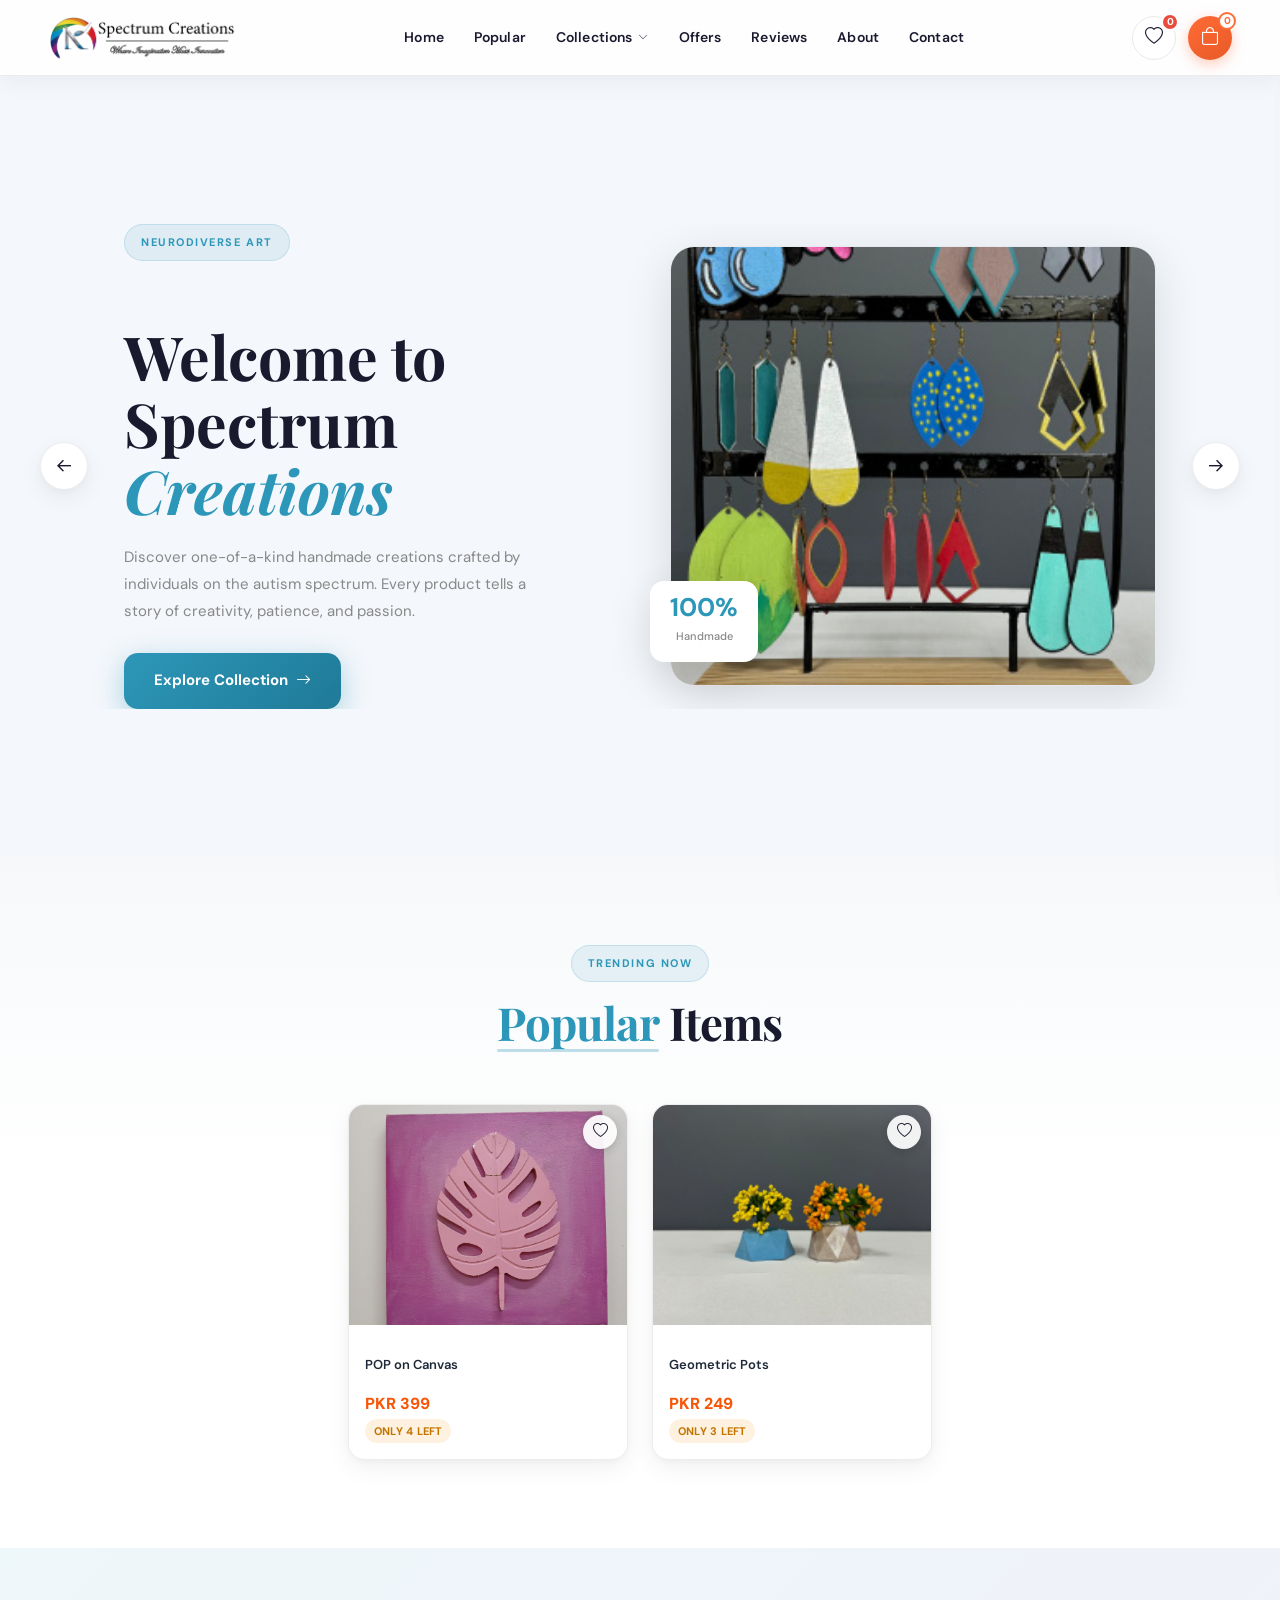
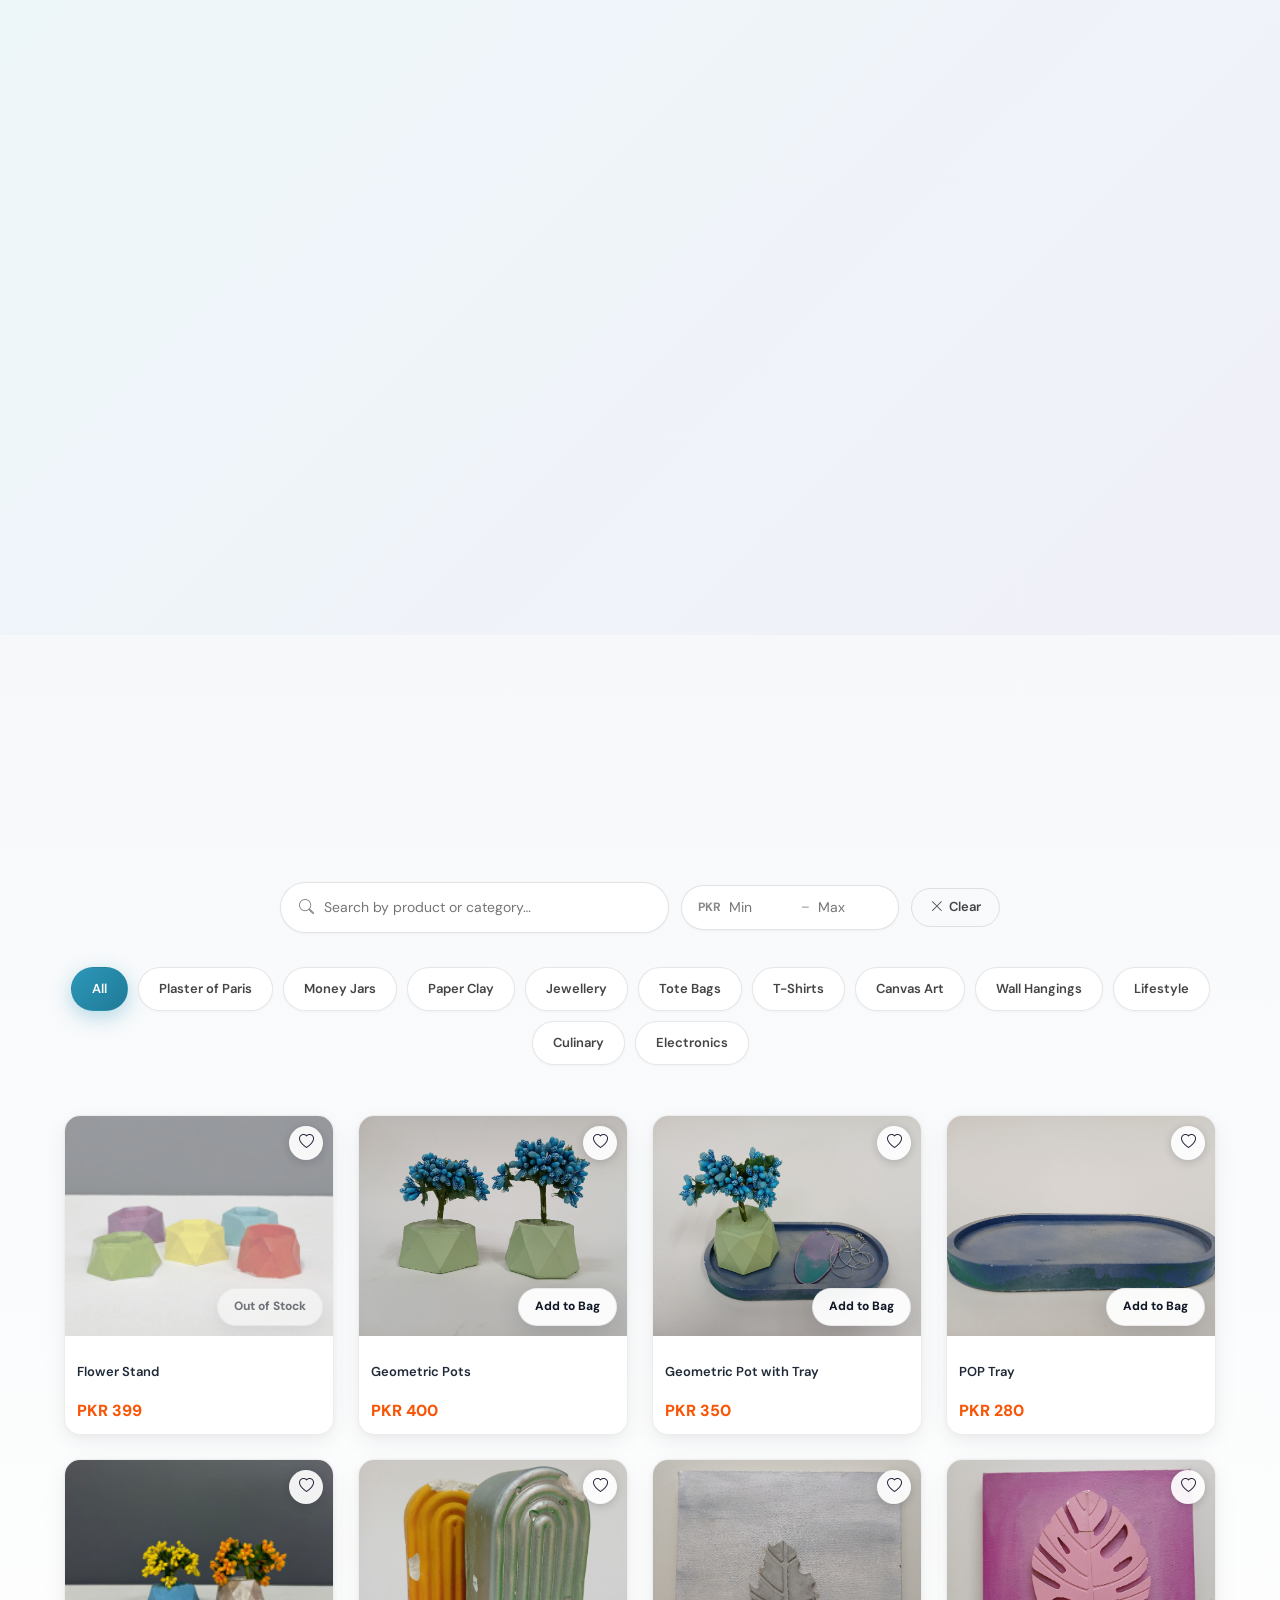
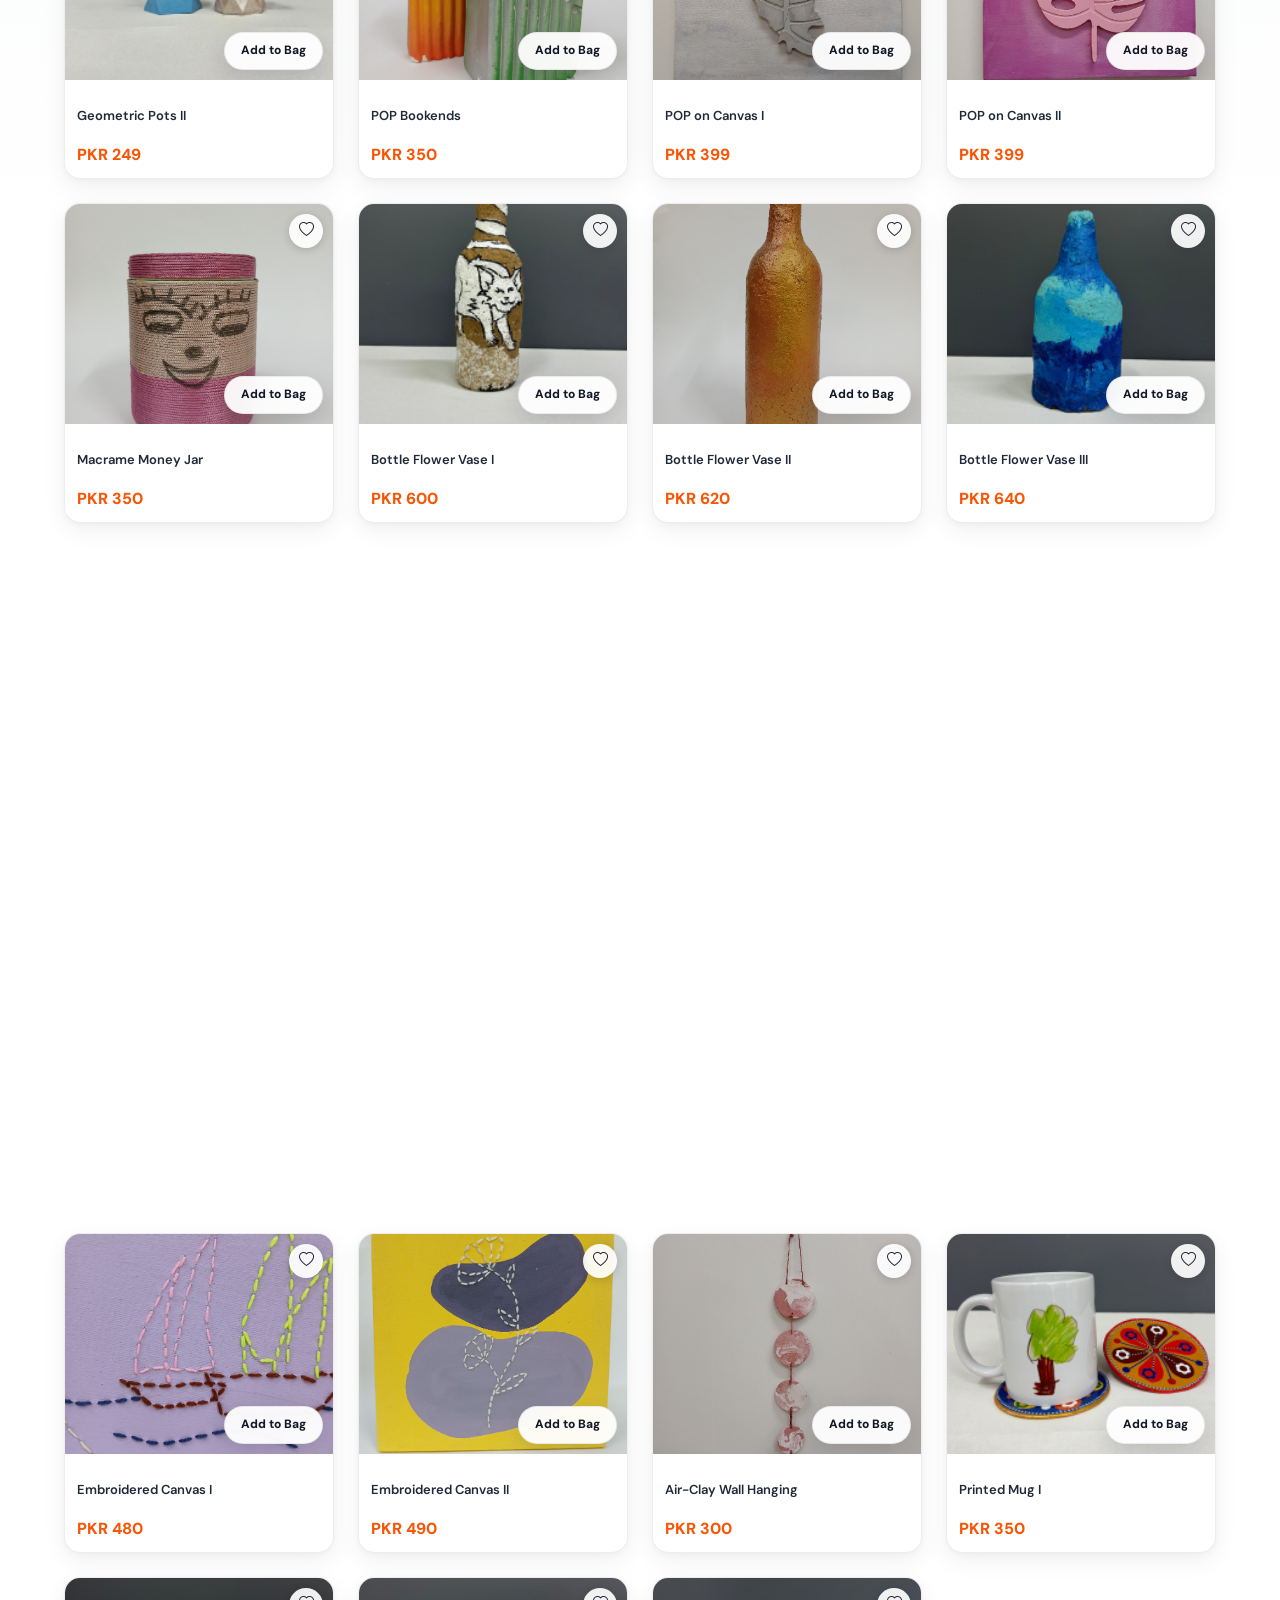
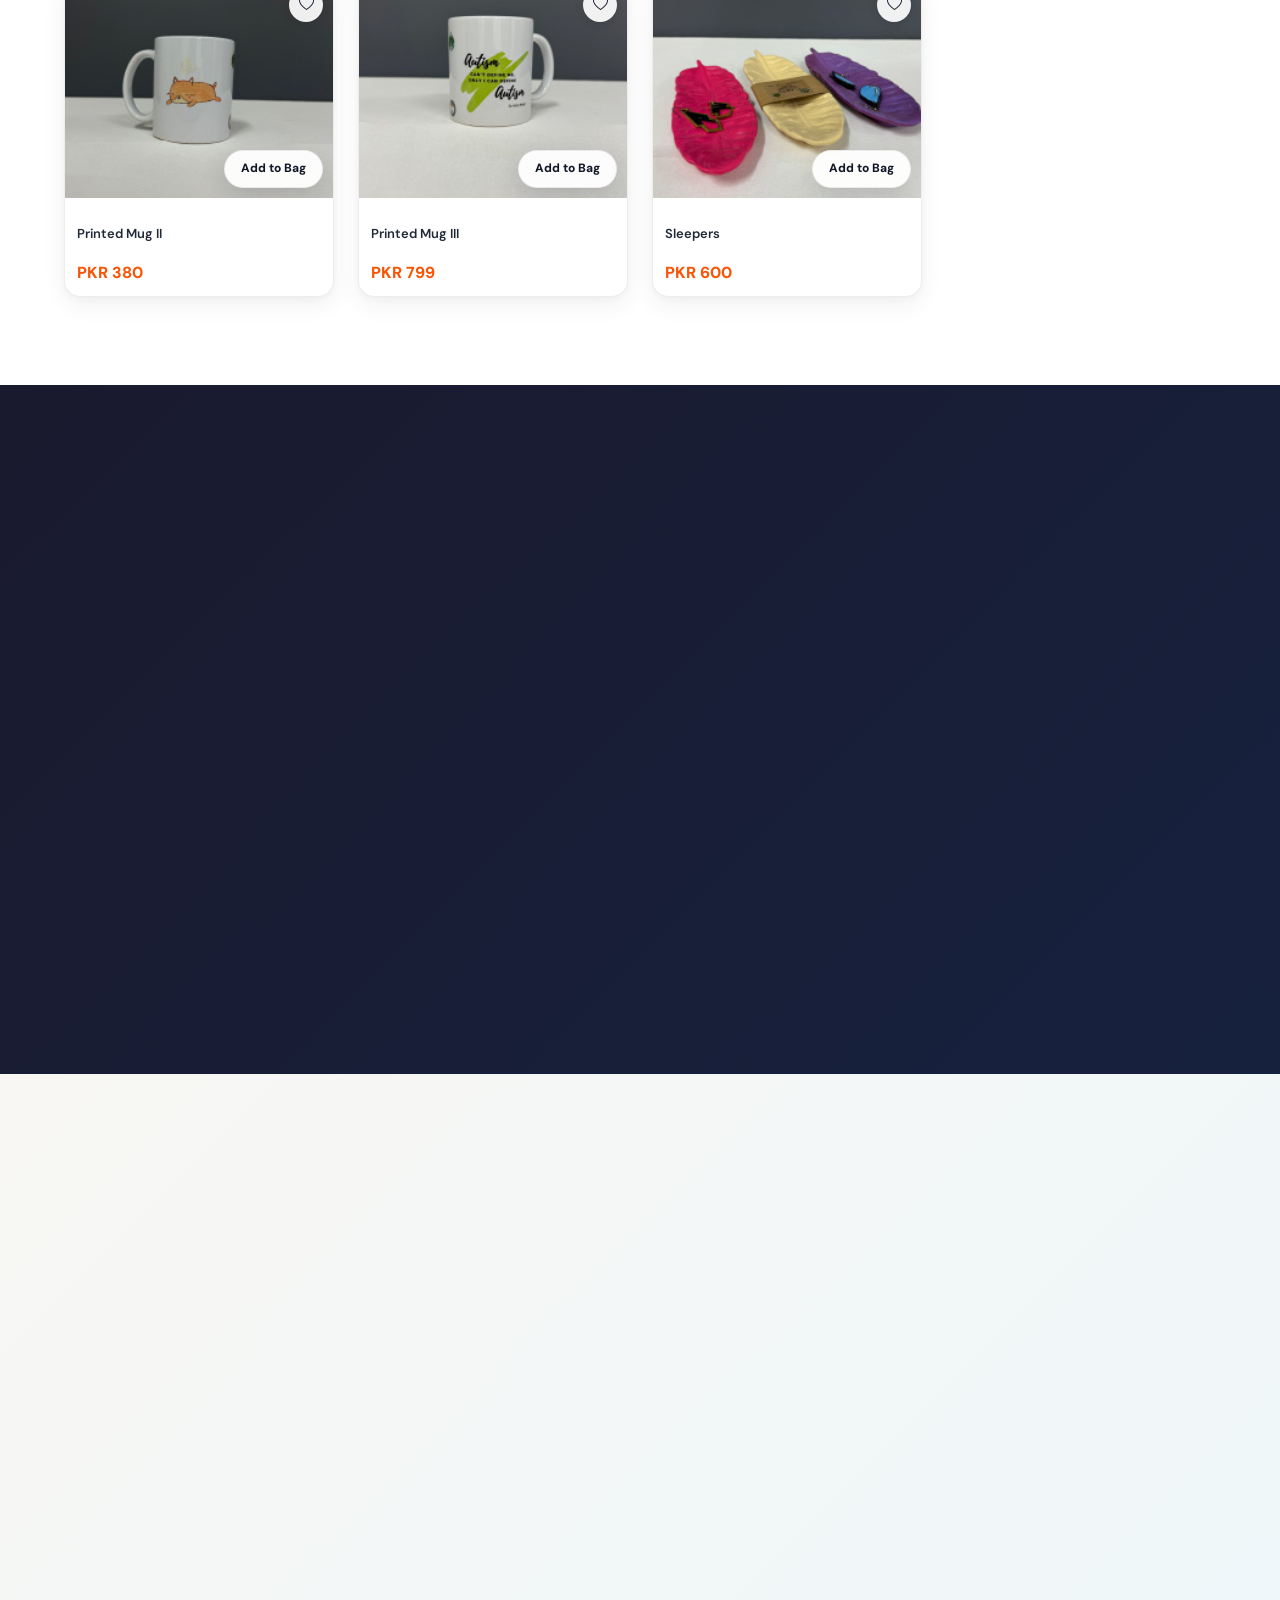
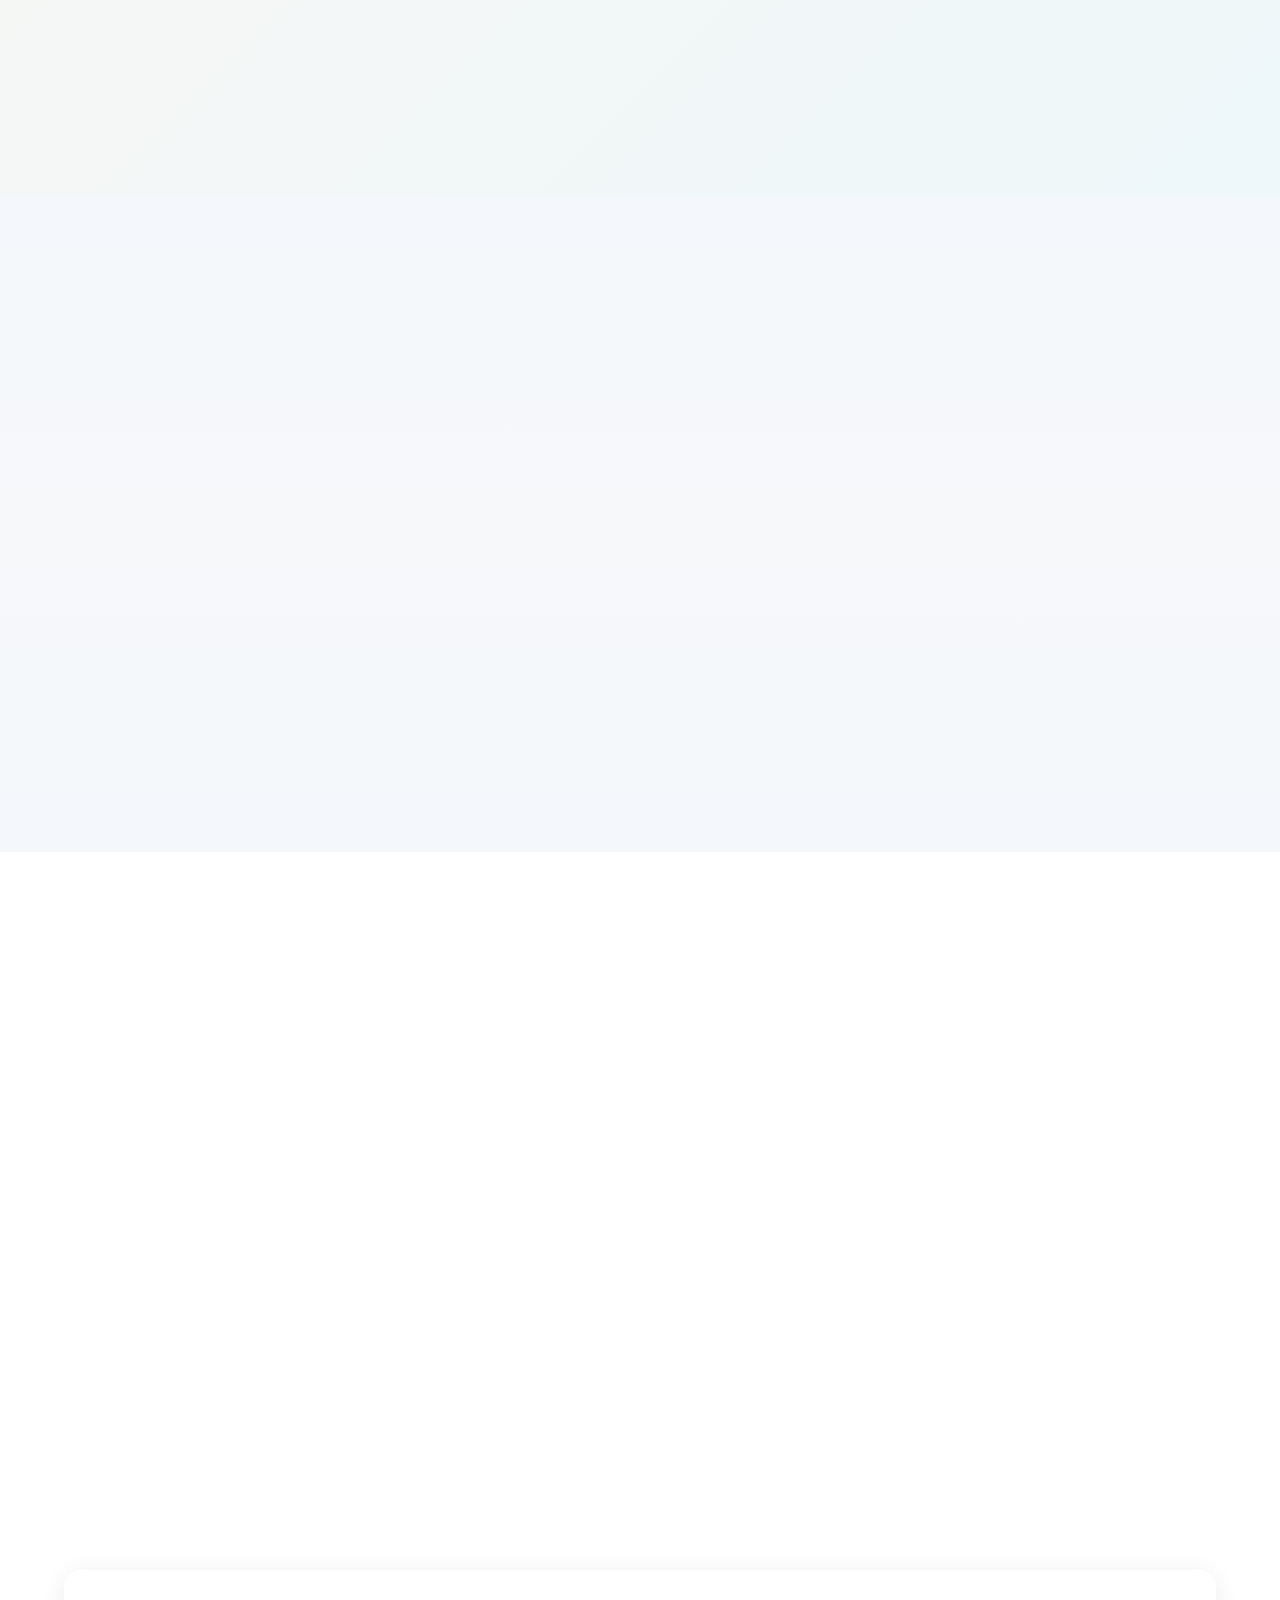
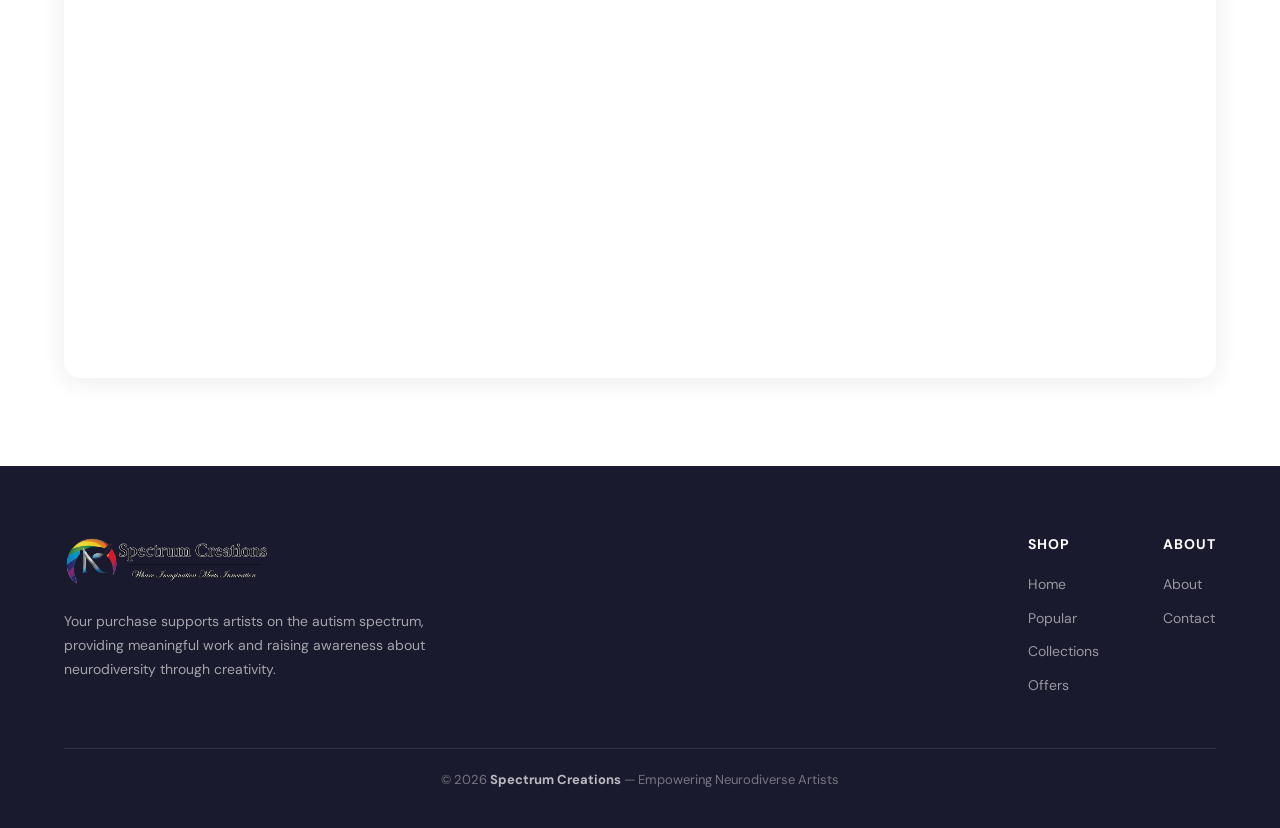
==== commit edbc2477: "Fix product images, checkout IDs, admin upload, and show new products on storefront" ====
--- a/index.html
+++ b/index.html
@@ -1334,7 +1334,9 @@
       const allPanel = document.getElementById('allCollections');
       if (!input || !allPanel) return;
 
-      const cards = Array.from(allPanel.querySelectorAll('.product-card'));
+      function getCards() {
+        return Array.from(allPanel.querySelectorAll('.product-card'));
+      }
 
       function currentQuery() {
         return {
@@ -1357,7 +1359,7 @@
         }
 
         let visible = 0;
-        cards.forEach(card => {
+        getCards().forEach(card => {
           if (!searching) {
             card.style.display = '';
             visible++;
@@ -1821,6 +1823,98 @@
     // (only when unreachable) in a small dismissible on-page notice, so
     // "why isn't data saving to the database" is actually diagnosable
     // without needing DevTools open. ----
+    // Maps a category name to its dedicated tab panel's grid, if one exists,
+    // so a new admin-added product shows up there too — not just in the
+    // catch-all "All Collections" tab.
+    const CATEGORY_TAB_IDS = {
+      'Plaster of Paris': 'plasterOfParis',
+      'Money Jars': 'moneyJars',
+      'Paper Clay': 'paperClay',
+      'Jewellery': 'jewellery',
+      'Tote Bags': 'toteBags',
+      'T-Shirts': 'tShirts',
+      'Canvas Art': 'canvasArt',
+      'Wall Hangings': 'wallHangings',
+      'Lifestyle Accessories': 'lifestyleAccessories',
+      'Culinary': 'culinary',
+      'Electronics': 'electronics'
+    };
+
+    // Images uploaded through the admin panel's upload widget are stored
+    // under admin/uploads/media/ (relative to the /admin folder, which is
+    // correct for the admin panel's own pages) — but the storefront lives
+    // at the site root, so that same path needs an "admin/" prefix to
+    // resolve there. Pre-existing seeded images (paths starting with
+    // "images/") are already root-relative and are left alone.
+    function resolveStorefrontImagePath(img) {
+      if (!img) return '';
+      if (/^https?:\/\//i.test(img)) return img;
+      if (img.startsWith('uploads/')) return 'admin/' + img;
+      return img;
+    }
+
+    // Builds a real card for a product that exists in the database but has
+    // no matching hand-written card in the HTML — i.e. one created via the
+    // admin panel after this page was built. Without this, admin-added
+    // products would only ever show up in the admin panel, never on the
+    // actual storefront.
+    function renderNewProductCard(row) {
+      const grid = document.querySelector('#allCollections .products-grid');
+      if (!grid) return;
+
+      const category = row.category || 'Uncategorized';
+      const img = resolveStorefrontImagePath(row.image || '');
+      const desc = row.description || 'Handmade with love by neurodiverse creators.';
+
+      function buildCardEl() {
+        const card = document.createElement('div');
+        card.className = 'product-card';
+        card.dataset.category = category;
+        card.dataset.id = row.id;
+        card.innerHTML = `
+          <figure class="product-style">
+            <img src="${img}" alt="${escapeHtmlFc(row.name)}" class="product-item">
+            <button class="card-add-btn">Add to Bag</button>
+          </figure>
+          <figcaption>
+            <h4>${escapeHtmlFc(row.name)}</h4>
+            <span>${escapeHtmlFc(desc)}</span>
+            <div class="item-price">PKR ${row.price}</div>
+          </figcaption>`;
+        return card;
+      }
+
+      const mainCard = buildCardEl();
+      grid.appendChild(mainCard);
+
+      upsertProduct({
+        id: row.id,
+        name: row.name,
+        price: row.price,
+        stock: row.stock,
+        desc,
+        images: img ? [img] : []
+      });
+      wireAddButtons(mainCard, row.id);
+      wireCardExtras(mainCard, row.id);
+
+      // Also drop a copy into this category's own tab, if it has one.
+      const tabId = CATEGORY_TAB_IDS[category];
+      if (tabId) {
+        const tabGrid = document.querySelector(`#${tabId} .products-grid`);
+        if (tabGrid) {
+          const tabCard = buildCardEl();
+          tabGrid.appendChild(tabCard);
+          wireAddButtons(tabCard, row.id);
+          wireCardExtras(tabCard, row.id);
+        }
+      }
+    }
+
+    function escapeHtmlFc(s) {
+      return String(s ?? '').replace(/[&<>"']/g, (c) => ({ '&': '&amp;', '<': '&lt;', '>': '&gt;', '"': '&quot;', "'": '&#39;' }[c]));
+    }
+
     async function syncProductsFromServer() {
       try {
         let res;
@@ -1846,7 +1940,10 @@
         }
 
         json.data.forEach((row) => {
-          if (!products[row.id]) return; // DB has a product the page doesn't render — ignore it here
+          if (!products[row.id]) {
+            renderNewProductCard(row);
+            return;
+          }
           if (products[row.id].isOffer) {
             // Offer cards show a special discounted price the database doesn't
             // know about — only refresh stock for these, keep the offer price.
